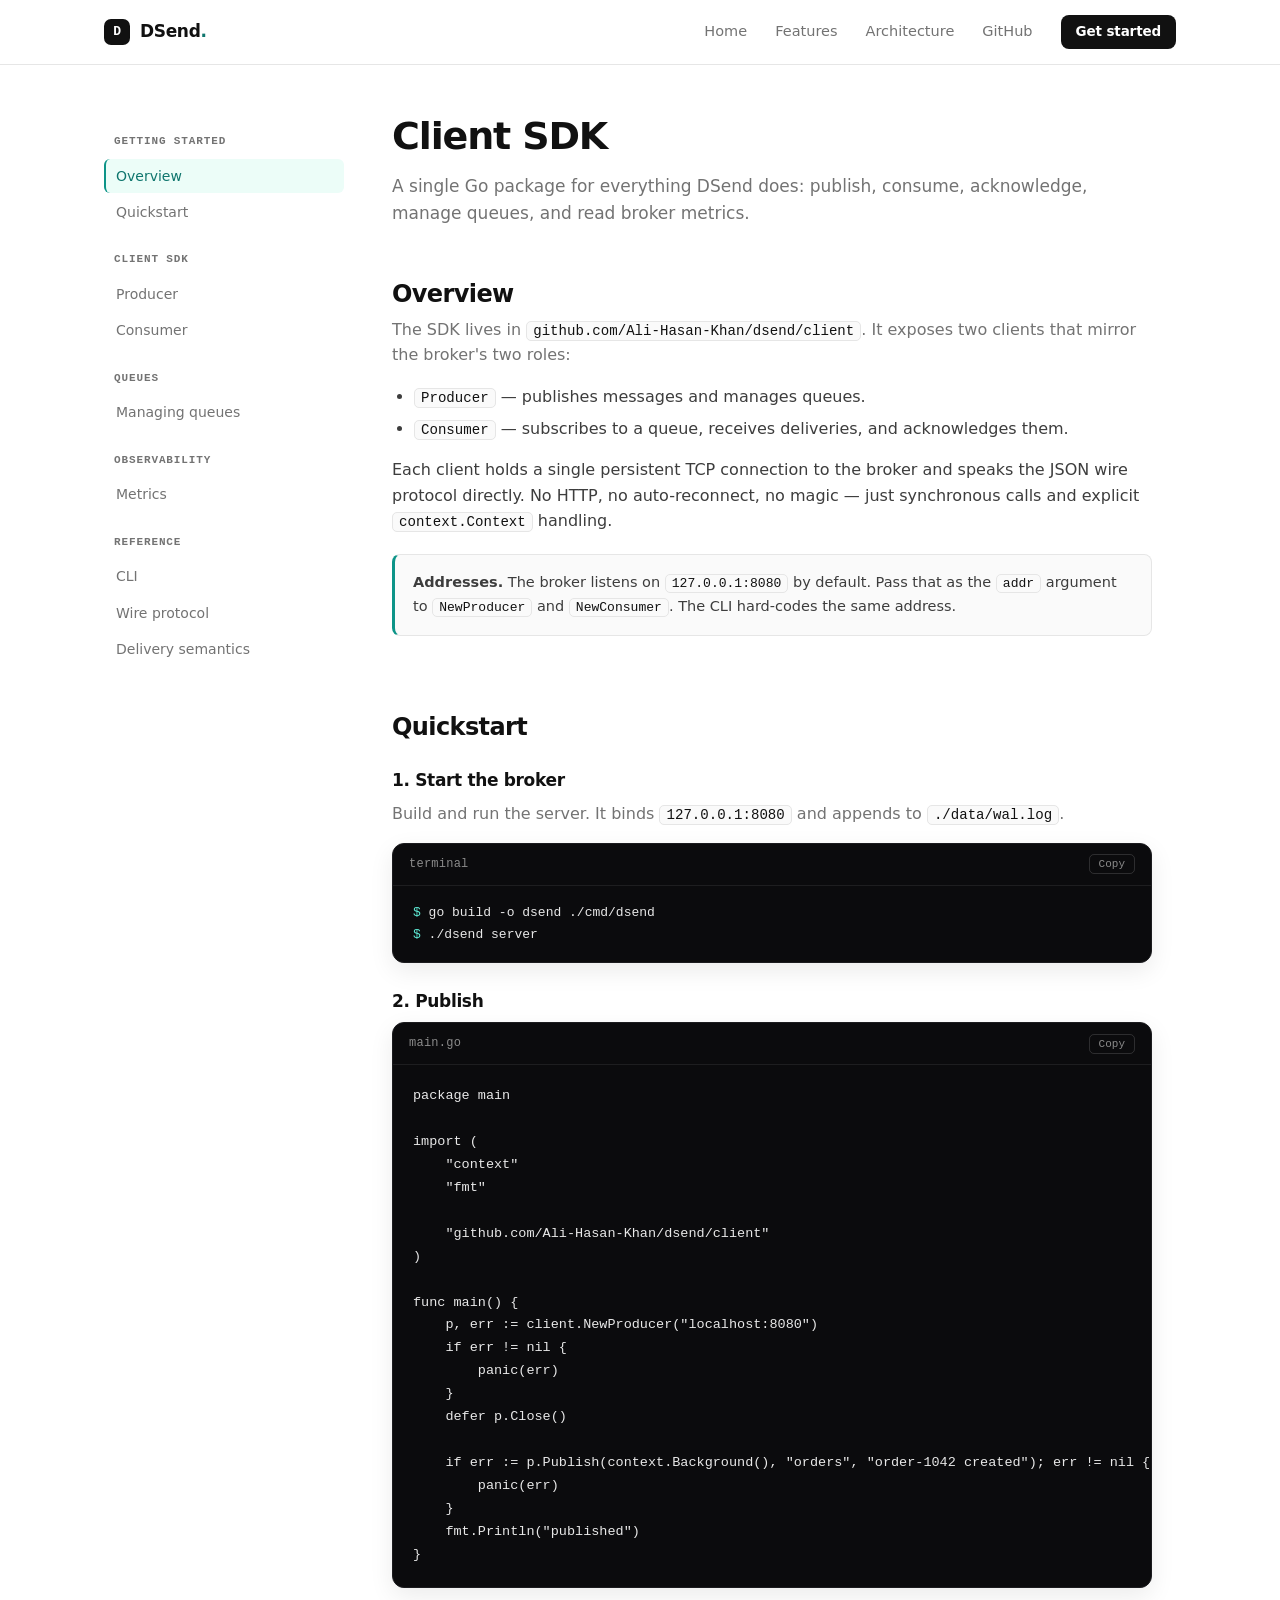
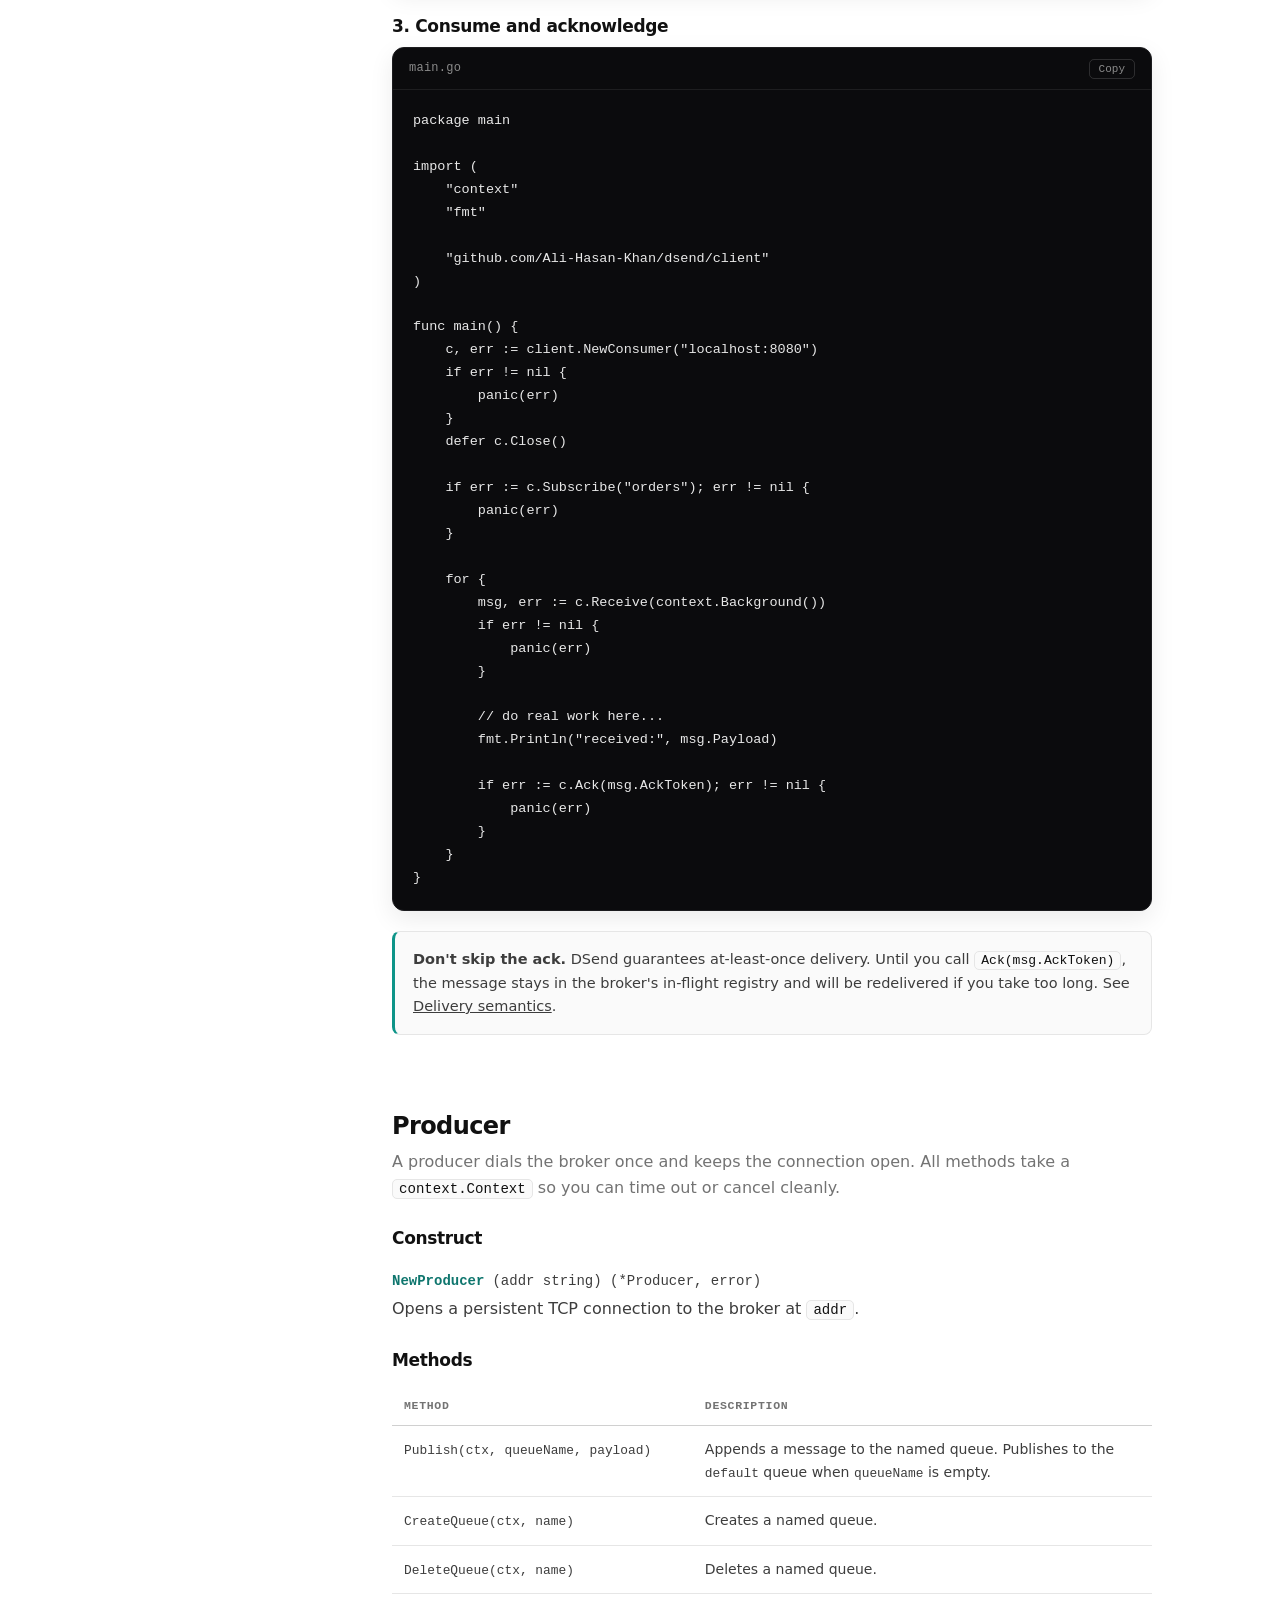
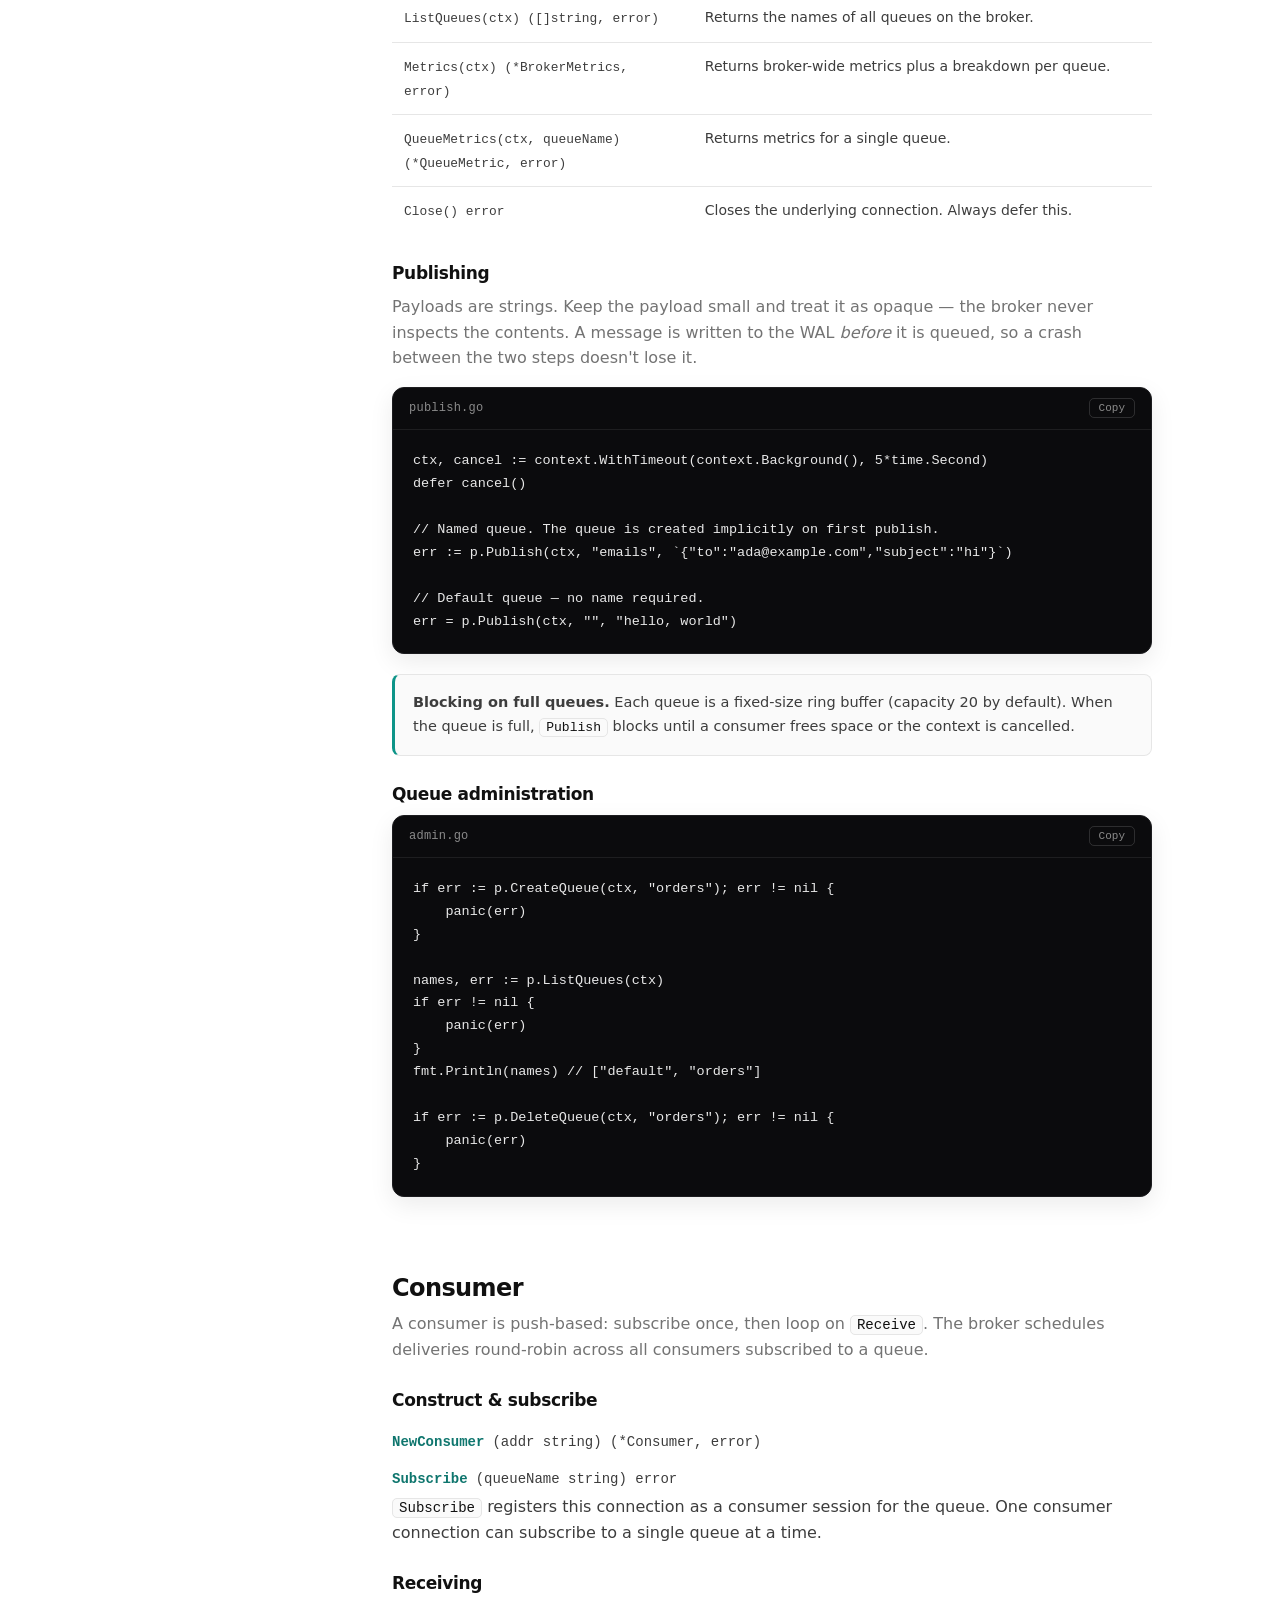
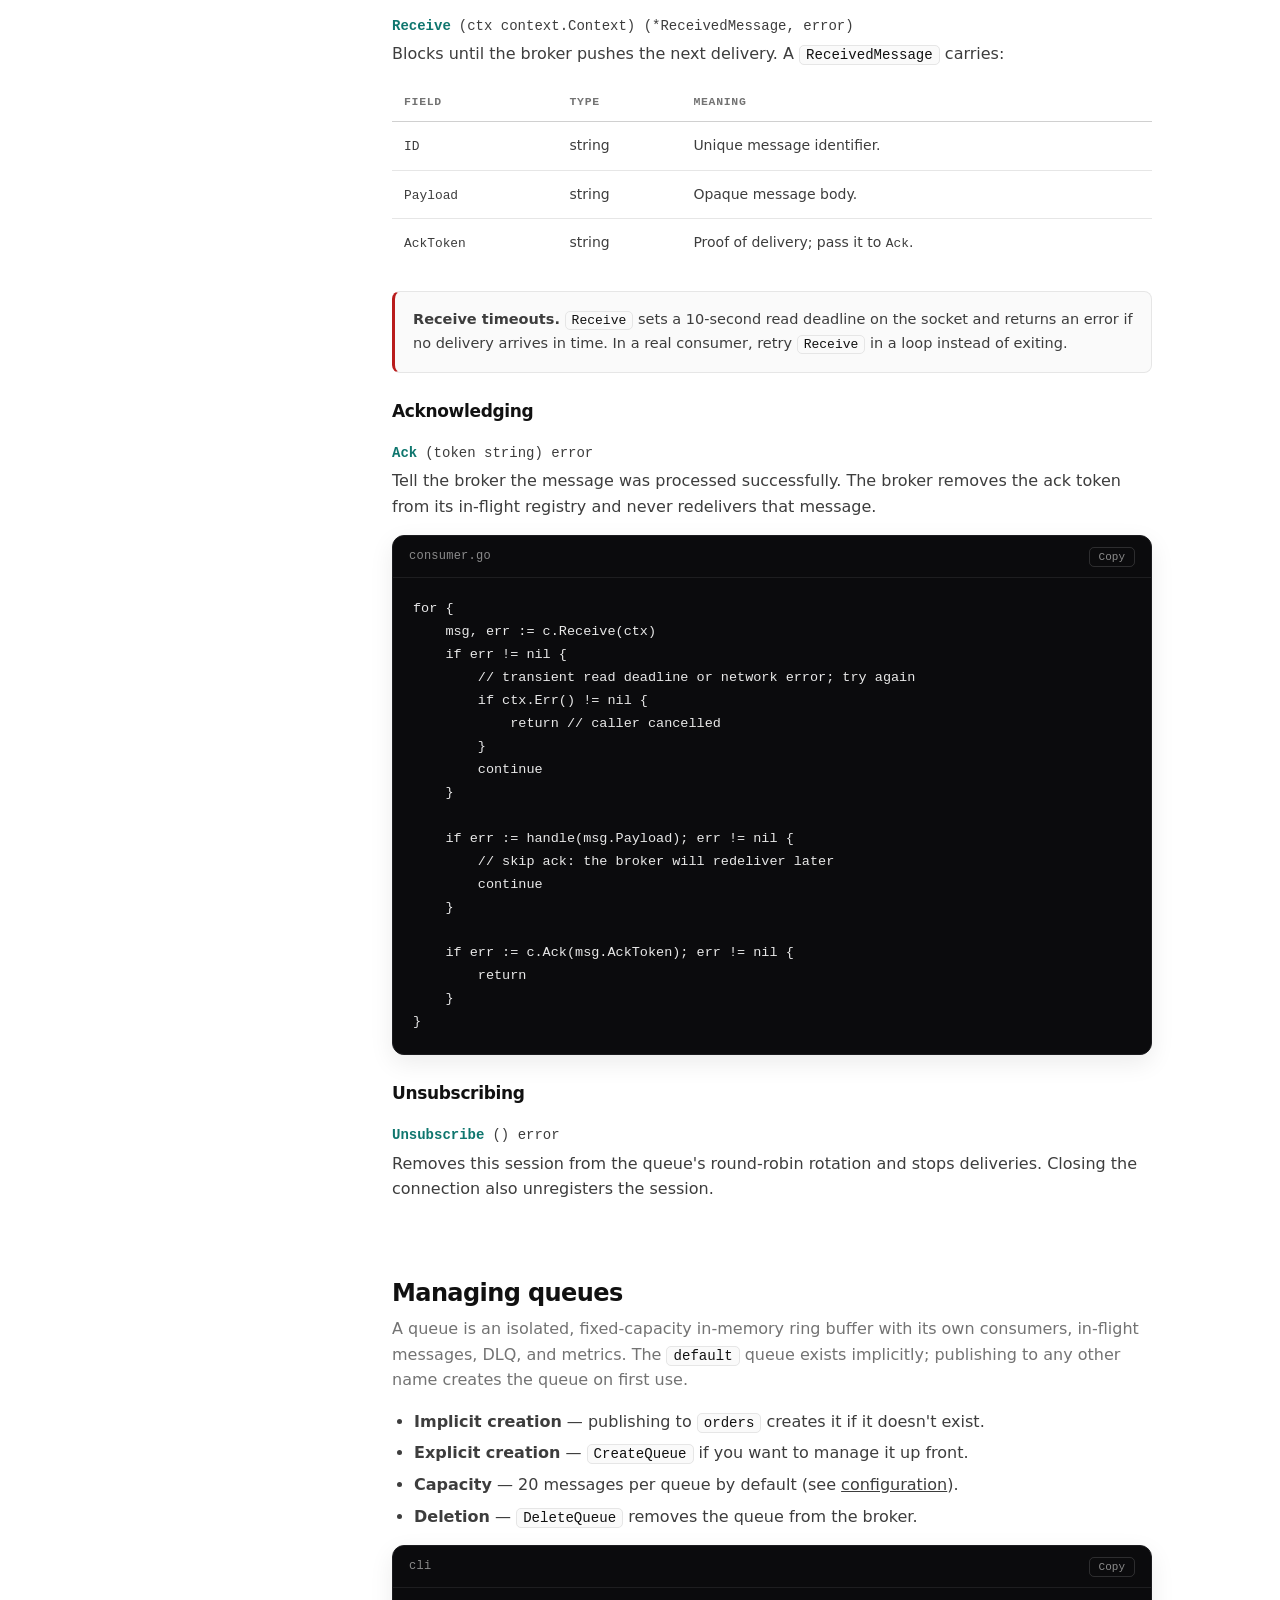
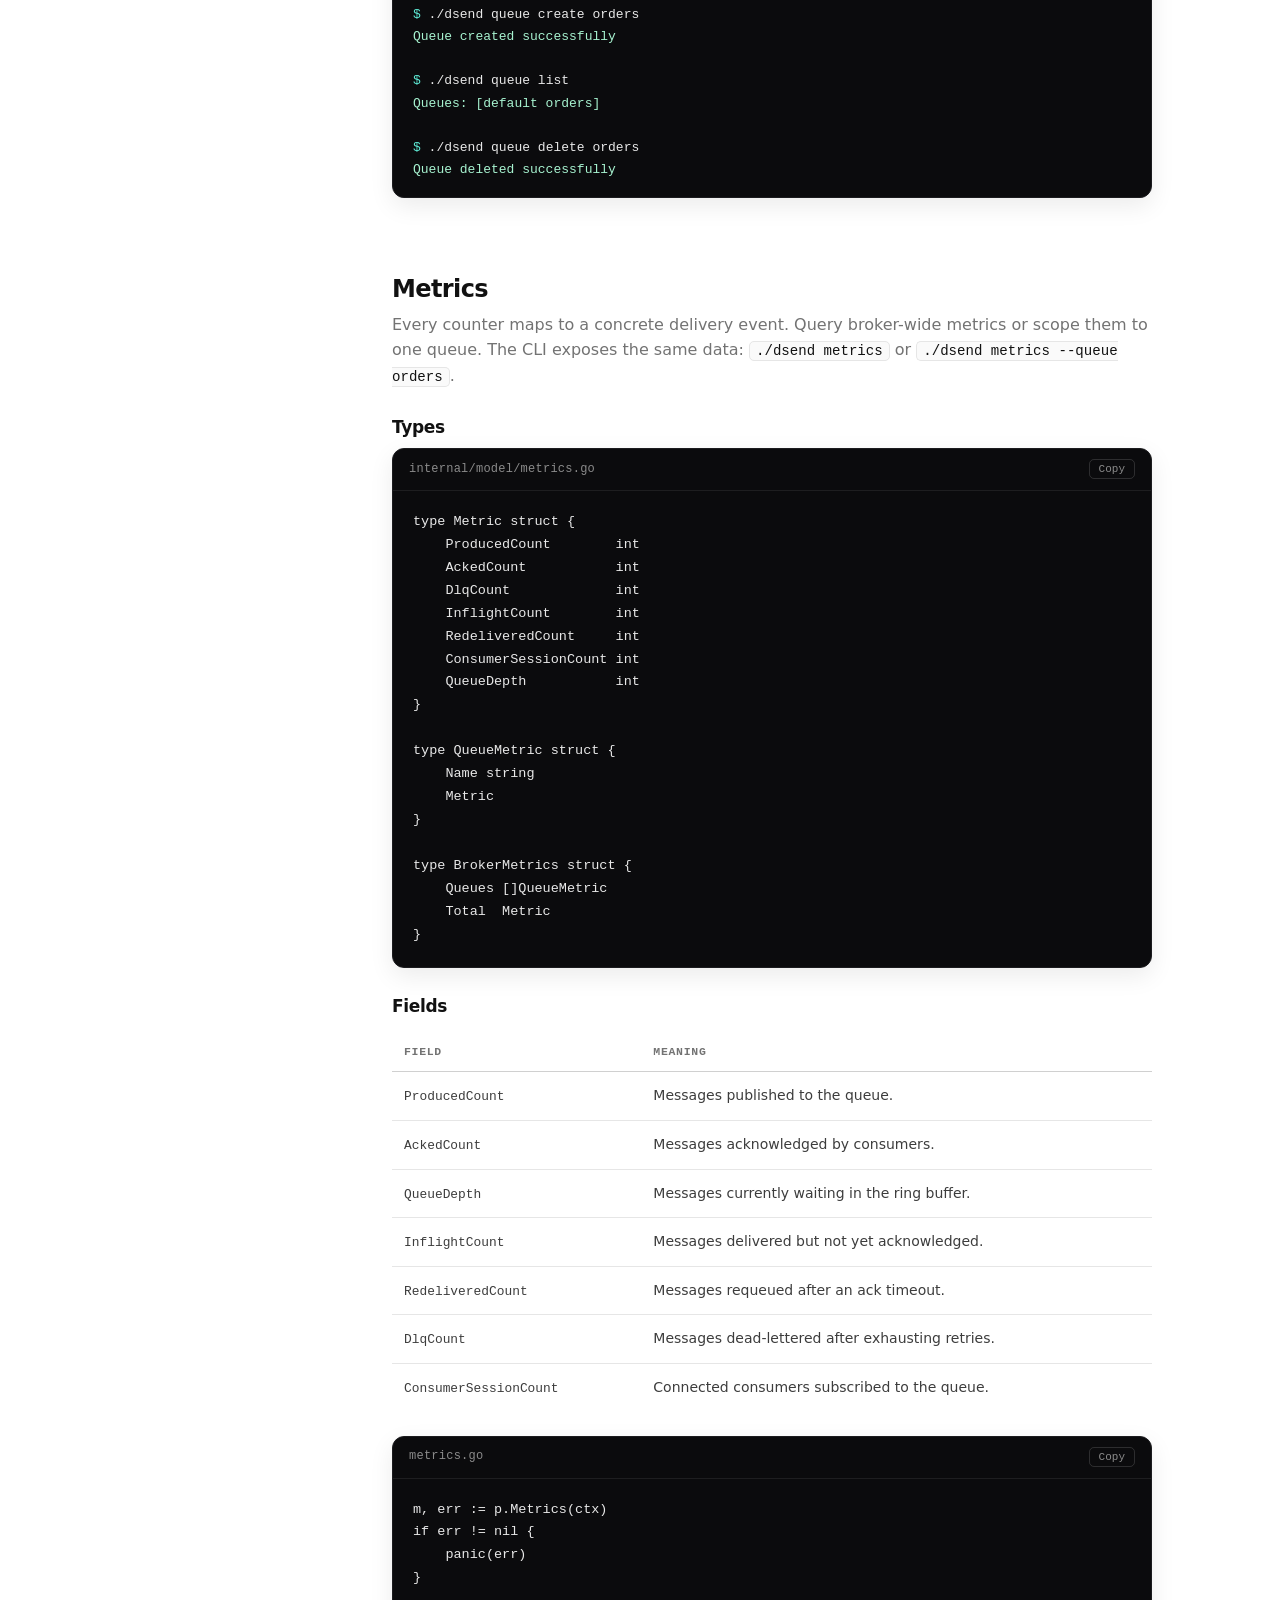
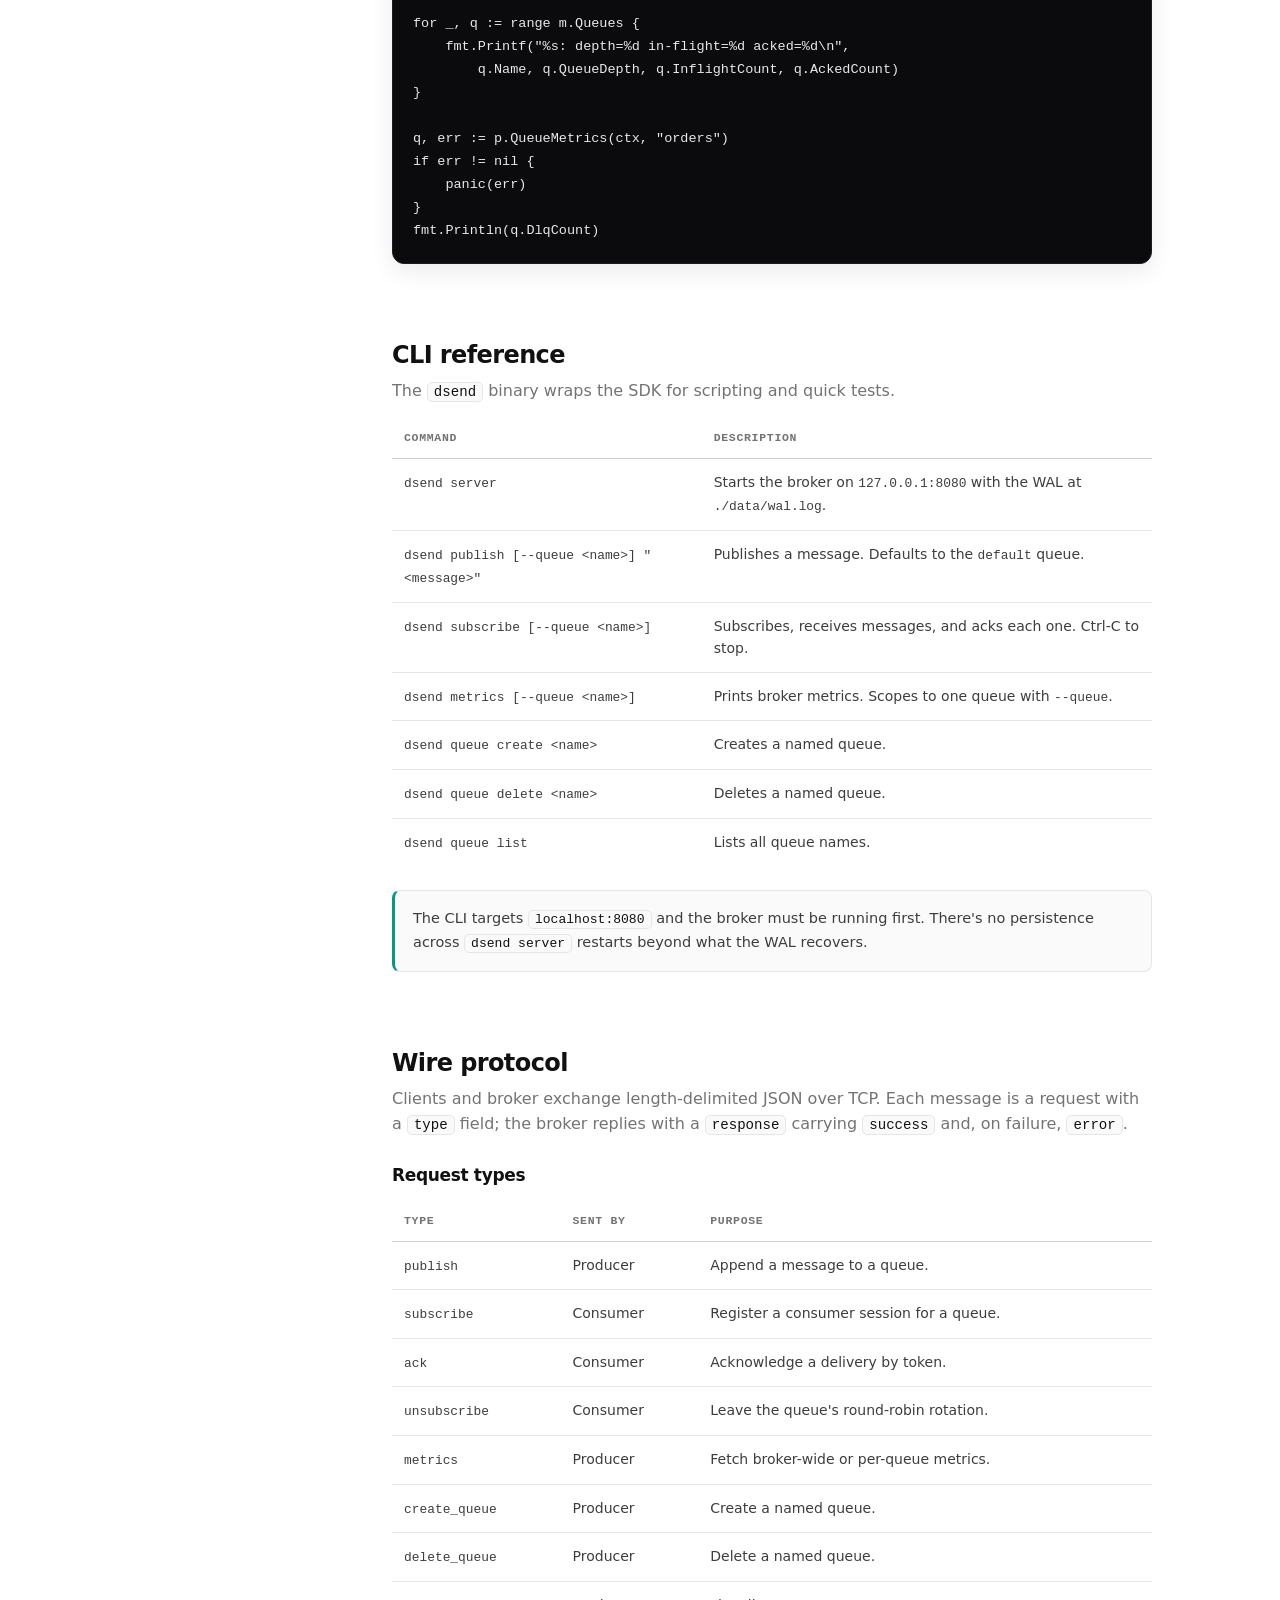
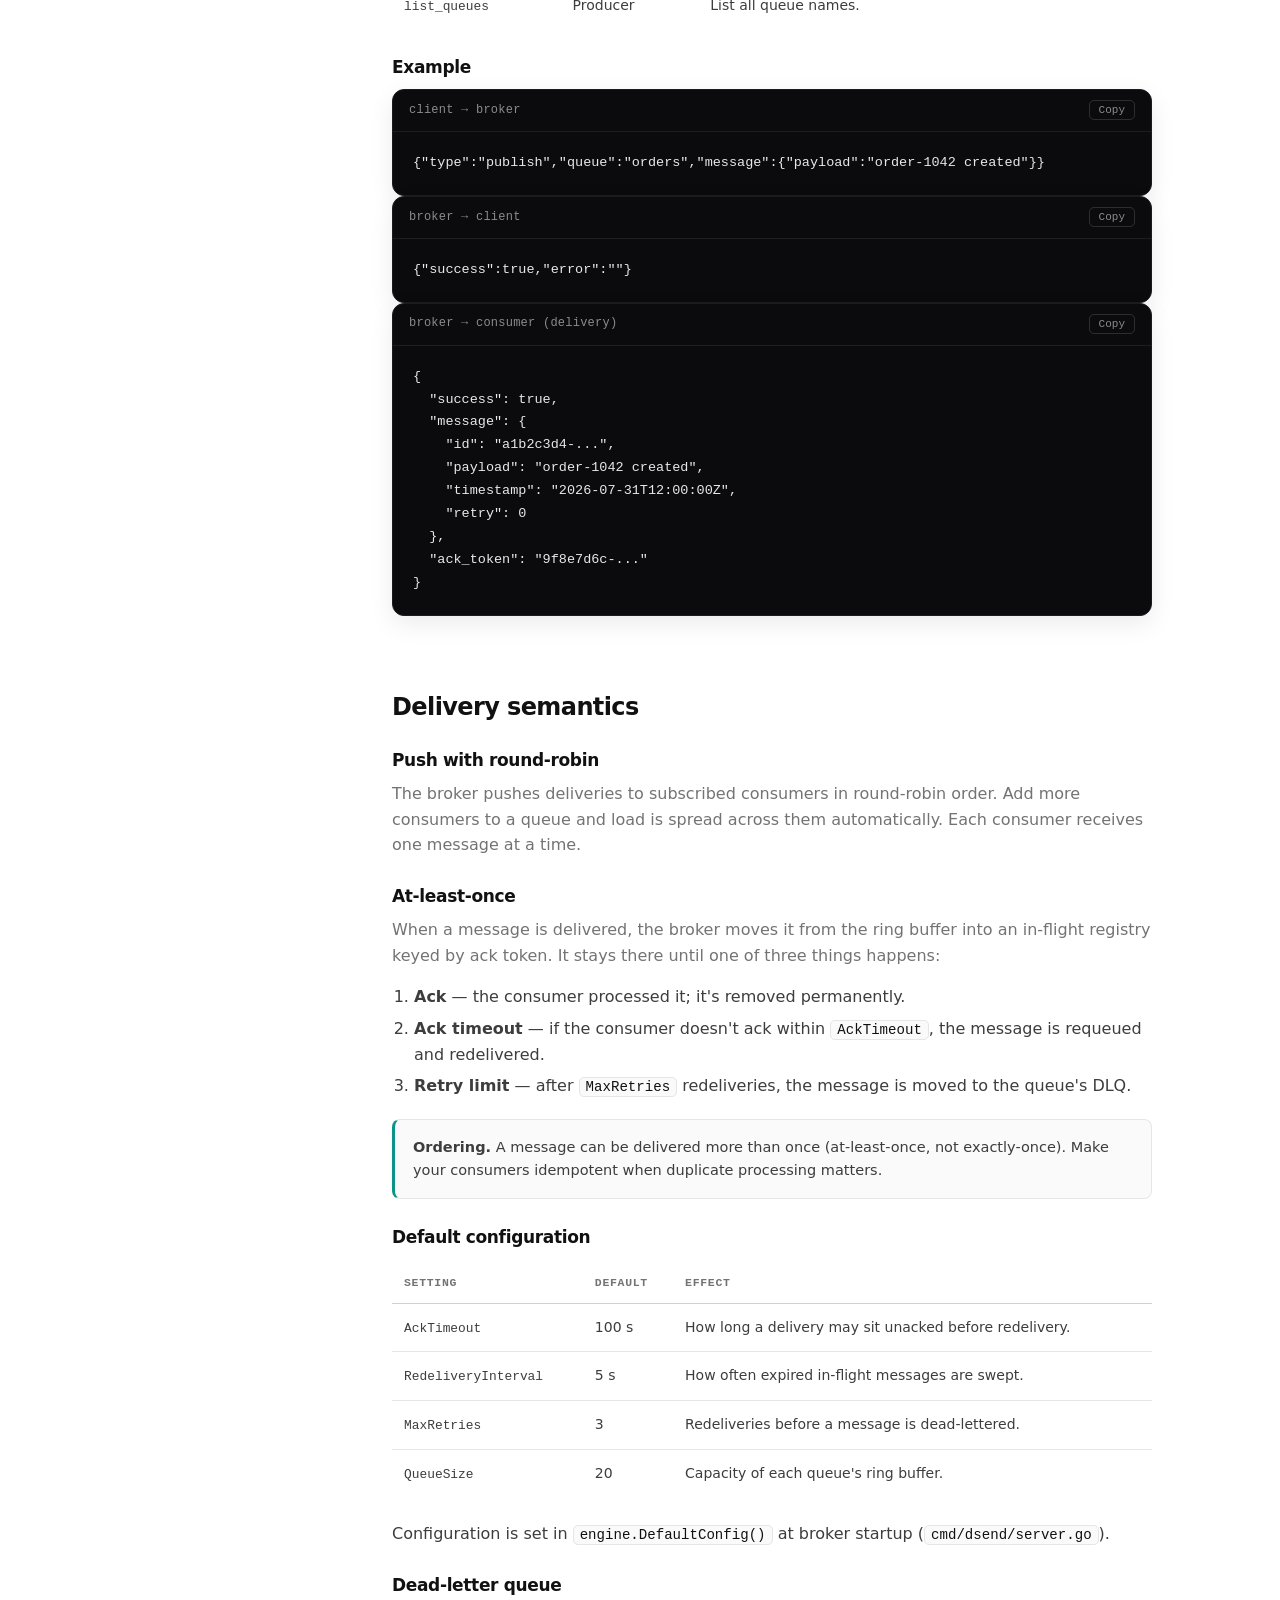
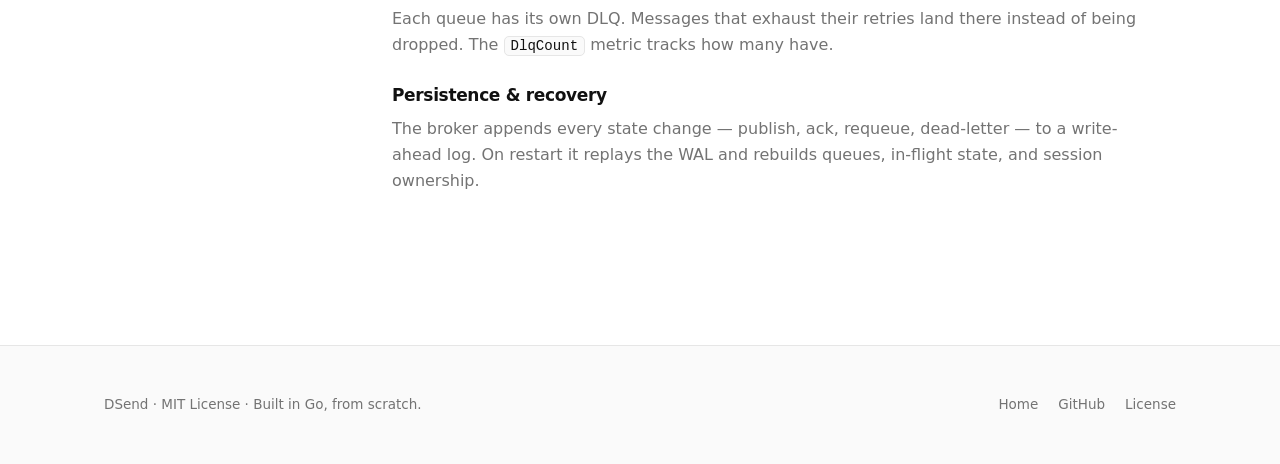
==== docs/sdk.html @ 23183c09 "add documentation UI" ====
<!doctype html>
<html lang="en">
<head>
  <meta charset="utf-8">
  <meta name="viewport" content="width=device-width, initial-scale=1">
  <title>Client SDK documentation — DSend</title>
  <meta name="description" content="DSend client SDK documentation: install, quickstart, Producer and Consumer API reference, queue management, metrics, CLI, and delivery semantics.">
  <link rel="icon" href="data:image/svg+xml,%3Csvg xmlns='http://www.w3.org/2000/svg' viewBox='0 0 32 32'%3E%3Crect width='32' height='32' rx='7' fill='%23111111'/%3E%3Ctext x='16' y='23' font-family='ui-monospace,monospace' font-size='18' font-weight='700' fill='%23ffffff' text-anchor='middle'%3ED%3C/text%3E%3C/svg%3E">
  <link rel="stylesheet" href="assets/style.css">
</head>
<body>

<header class="site-header">
  <div class="container nav">
    <a class="brand" href="index.html">
      <span class="brand-mark">D</span>
      <span>DSend<span class="brand-accent">.</span></span>
    </a>
    <nav class="nav-links" id="navLinks">
      <a href="index.html">Home</a>
      <a href="index.html#features">Features</a>
      <a href="index.html#architecture">Architecture</a>
      <a href="https://github.com/Ali-Hasan-Khan/dsend">GitHub</a>
      <a class="btn btn-primary btn-sm" href="#quickstart">Get started</a>
    </nav>
    <button class="nav-toggle" id="navToggle" aria-label="Toggle navigation">
      <svg width="18" height="18" viewBox="0 0 24 24" fill="none" stroke="currentColor" stroke-width="2" stroke-linecap="round">
        <line x1="4" y1="7" x2="20" y2="7"/><line x1="4" y1="12" x2="20" y2="12"/><line x1="4" y1="17" x2="20" y2="17"/>
      </svg>
    </button>
  </div>
</header>

<div class="container docs-layout">
  <aside class="docs-sidebar">
    <nav>
      <div class="docs-group-label">Getting started</div>
      <a href="#overview">Overview</a>
      <a href="#quickstart">Quickstart</a>

      <div class="docs-group-label">Client SDK</div>
      <a href="#producer">Producer</a>
      <a href="#consumer">Consumer</a>

      <div class="docs-group-label">Queues</div>
      <a href="#queues">Managing queues</a>

      <div class="docs-group-label">Observability</div>
      <a href="#observability">Metrics</a>

      <div class="docs-group-label">Reference</div>
      <a href="#cli">CLI</a>
      <a href="#protocol">Wire protocol</a>
      <a href="#semantics">Delivery semantics</a>
    </nav>
  </aside>

  <main class="docs-content">

    <h1 class="doc-title">Client SDK</h1>
    <p class="doc-subtitle">
      A single Go package for everything DSend does: publish, consume, acknowledge,
      manage queues, and read broker metrics.
    </p>

    <!-- ===================== Overview ===================== -->
    <section id="overview">
      <h2>Overview</h2>
      <p>
        The SDK lives in <code class="inline-code">github.com/Ali-Hasan-Khan/dsend/client</code>.
        It exposes two clients that mirror the broker's two roles:
      </p>
      <ul>
        <li><code class="inline-code">Producer</code> — publishes messages and manages queues.</li>
        <li><code class="inline-code">Consumer</code> — subscribes to a queue, receives deliveries, and acknowledges them.</li>
      </ul>
      <p>
        Each client holds a single persistent TCP connection to the broker and speaks the JSON
        wire protocol directly. No HTTP, no auto-reconnect, no magic — just synchronous calls and
        explicit <code class="inline-code">context.Context</code> handling.
      </p>
      <div class="callout">
        <div>
          <strong>Addresses.</strong> The broker listens on
          <code class="inline-code">127.0.0.1:8080</code> by default. Pass that as the
          <code class="inline-code">addr</code> argument to <code class="inline-code">NewProducer</code> and
          <code class="inline-code">NewConsumer</code>. The CLI hard-codes the same address.
        </div>
      </div>
    </section>

    <!-- ===================== Quickstart ===================== -->
    <section id="quickstart">
      <h2>Quickstart</h2>

      <h3>1. Start the broker</h3>
      <p>Build and run the server. It binds <code class="inline-code">127.0.0.1:8080</code> and appends to <code class="inline-code">./data/wal.log</code>.</p>
      <div class="code-block terminal">
        <div class="code-block-head">
          <span class="code-block-name">terminal</span>
          <button class="code-copy" data-copy>Copy</button>
        </div>
<pre><code><span class="prompt">$</span> go build -o dsend ./cmd/dsend
<span class="prompt">$</span> ./dsend server</code></pre>
      </div>

      <h3>2. Publish</h3>
      <div class="code-block">
        <div class="code-block-head">
          <span class="code-block-name">main.go</span>
          <button class="code-copy" data-copy>Copy</button>
        </div>
<pre><code>package main

import (
	"context"
	"fmt"

	"github.com/Ali-Hasan-Khan/dsend/client"
)

func main() {
	p, err := client.NewProducer("localhost:8080")
	if err != nil {
		panic(err)
	}
	defer p.Close()

	if err := p.Publish(context.Background(), "orders", "order-1042 created"); err != nil {
		panic(err)
	}
	fmt.Println("published")
}</code></pre>
      </div>

      <h3>3. Consume and acknowledge</h3>
      <div class="code-block">
        <div class="code-block-head">
          <span class="code-block-name">main.go</span>
          <button class="code-copy" data-copy>Copy</button>
        </div>
<pre><code>package main

import (
	"context"
	"fmt"

	"github.com/Ali-Hasan-Khan/dsend/client"
)

func main() {
	c, err := client.NewConsumer("localhost:8080")
	if err != nil {
		panic(err)
	}
	defer c.Close()

	if err := c.Subscribe("orders"); err != nil {
		panic(err)
	}

	for {
		msg, err := c.Receive(context.Background())
		if err != nil {
			panic(err)
		}

		// do real work here...
		fmt.Println("received:", msg.Payload)

		if err := c.Ack(msg.AckToken); err != nil {
			panic(err)
		}
	}
}</code></pre>
      </div>

      <div class="callout">
        <div>
          <strong>Don't skip the ack.</strong> DSend guarantees at-least-once delivery. Until you call
          <code class="inline-code">Ack(msg.AckToken)</code>, the message stays in the broker's in-flight
          registry and will be redelivered if you take too long. See
          <a href="#semantics" style="text-decoration:underline">Delivery semantics</a>.
        </div>
      </div>
    </section>

    <!-- ===================== Producer ===================== -->
    <section id="producer">
      <h2>Producer</h2>
      <p>
        A producer dials the broker once and keeps the connection open. All methods take a
        <code class="inline-code">context.Context</code> so you can time out or cancel cleanly.
      </p>

      <h3>Construct</h3>
      <div class="method-sig"><span class="sig-name">NewProducer</span><span>(addr string) (*Producer, error)</span></div>
      <p>Opens a persistent TCP connection to the broker at <code class="inline-code">addr</code>.</p>

      <h3>Methods</h3>
      <table>
        <thead>
          <tr><th>Method</th><th>Description</th></tr>
        </thead>
        <tbody>
          <tr>
            <td><code>Publish(ctx, queueName, payload)</code></td>
            <td>Appends a message to the named queue. Publishes to the <code>default</code> queue when <code>queueName</code> is empty.</td>
          </tr>
          <tr>
            <td><code>CreateQueue(ctx, name)</code></td>
            <td>Creates a named queue.</td>
          </tr>
          <tr>
            <td><code>DeleteQueue(ctx, name)</code></td>
            <td>Deletes a named queue.</td>
          </tr>
          <tr>
            <td><code>ListQueues(ctx) ([]string, error)</code></td>
            <td>Returns the names of all queues on the broker.</td>
          </tr>
          <tr>
            <td><code>Metrics(ctx) (*BrokerMetrics, error)</code></td>
            <td>Returns broker-wide metrics plus a breakdown per queue.</td>
          </tr>
          <tr>
            <td><code>QueueMetrics(ctx, queueName) (*QueueMetric, error)</code></td>
            <td>Returns metrics for a single queue.</td>
          </tr>
          <tr>
            <td><code>Close() error</code></td>
            <td>Closes the underlying connection. Always defer this.</td>
          </tr>
        </tbody>
      </table>

      <h3>Publishing</h3>
      <p>
        Payloads are strings. Keep the payload small and treat it as opaque — the broker never inspects
        the contents. A message is written to the WAL <em>before</em> it is queued, so a crash between
        the two steps doesn't lose it.
      </p>
      <div class="code-block">
        <div class="code-block-head">
          <span class="code-block-name">publish.go</span>
          <button class="code-copy" data-copy>Copy</button>
        </div>
<pre><code>ctx, cancel := context.WithTimeout(context.Background(), 5*time.Second)
defer cancel()

// Named queue. The queue is created implicitly on first publish.
err := p.Publish(ctx, "emails", `{"to":"ada@example.com","subject":"hi"}`)

// Default queue — no name required.
err = p.Publish(ctx, "", "hello, world")</code></pre>
      </div>
      <div class="callout">
        <div>
          <strong>Blocking on full queues.</strong> Each queue is a fixed-size ring buffer (capacity 20 by
          default). When the queue is full, <code class="inline-code">Publish</code> blocks until a consumer
          frees space or the context is cancelled.
        </div>
      </div>

      <h3>Queue administration</h3>
      <div class="code-block">
        <div class="code-block-head">
          <span class="code-block-name">admin.go</span>
          <button class="code-copy" data-copy>Copy</button>
        </div>
<pre><code>if err := p.CreateQueue(ctx, "orders"); err != nil {
	panic(err)
}

names, err := p.ListQueues(ctx)
if err != nil {
	panic(err)
}
fmt.Println(names) // ["default", "orders"]

if err := p.DeleteQueue(ctx, "orders"); err != nil {
	panic(err)
}</code></pre>
      </div>
    </section>

    <!-- ===================== Consumer ===================== -->
    <section id="consumer">
      <h2>Consumer</h2>
      <p>
        A consumer is push-based: subscribe once, then loop on <code class="inline-code">Receive</code>.
        The broker schedules deliveries round-robin across all consumers subscribed to a queue.
      </p>

      <h3>Construct &amp; subscribe</h3>
      <div class="method-sig"><span class="sig-name">NewConsumer</span><span>(addr string) (*Consumer, error)</span></div>
      <div class="method-sig"><span class="sig-name">Subscribe</span><span>(queueName string) error</span></div>
      <p>
        <code class="inline-code">Subscribe</code> registers this connection as a consumer session for the
        queue. One consumer connection can subscribe to a single queue at a time.
      </p>

      <h3>Receiving</h3>
      <div class="method-sig"><span class="sig-name">Receive</span><span>(ctx context.Context) (*ReceivedMessage, error)</span></div>
      <p>Blocks until the broker pushes the next delivery. A <code class="inline-code">ReceivedMessage</code> carries:</p>
      <table>
        <thead>
          <tr><th>Field</th><th>Type</th><th>Meaning</th></tr>
        </thead>
        <tbody>
          <tr><td><code>ID</code></td><td>string</td><td>Unique message identifier.</td></tr>
          <tr><td><code>Payload</code></td><td>string</td><td>Opaque message body.</td></tr>
          <tr><td><code>AckToken</code></td><td>string</td><td>Proof of delivery; pass it to <code>Ack</code>.</td></tr>
        </tbody>
      </table>
      <div class="callout warn">
        <div>
          <strong>Receive timeouts.</strong> <code class="inline-code">Receive</code> sets a 10-second read
          deadline on the socket and returns an error if no delivery arrives in time. In a real consumer,
          retry <code class="inline-code">Receive</code> in a loop instead of exiting.
        </div>
      </div>

      <h3>Acknowledging</h3>
      <div class="method-sig"><span class="sig-name">Ack</span><span>(token string) error</span></div>
      <p>
        Tell the broker the message was processed successfully. The broker removes the ack token from its
        in-flight registry and never redelivers that message.
      </p>
      <div class="code-block">
        <div class="code-block-head">
          <span class="code-block-name">consumer.go</span>
          <button class="code-copy" data-copy>Copy</button>
        </div>
<pre><code>for {
	msg, err := c.Receive(ctx)
	if err != nil {
		// transient read deadline or network error; try again
		if ctx.Err() != nil {
			return // caller cancelled
		}
		continue
	}

	if err := handle(msg.Payload); err != nil {
		// skip ack: the broker will redeliver later
		continue
	}

	if err := c.Ack(msg.AckToken); err != nil {
		return
	}
}</code></pre>
      </div>

      <h3>Unsubscribing</h3>
      <div class="method-sig"><span class="sig-name">Unsubscribe</span><span>() error</span></div>
      <p>
        Removes this session from the queue's round-robin rotation and stops deliveries. Closing the
        connection also unregisters the session.
      </p>
    </section>

    <!-- ===================== Queues ===================== -->
    <section id="queues">
      <h2>Managing queues</h2>
      <p>
        A queue is an isolated, fixed-capacity in-memory ring buffer with its own consumers, in-flight
        messages, DLQ, and metrics. The <code class="inline-code">default</code> queue exists implicitly;
        publishing to any other name creates the queue on first use.
      </p>
      <ul>
        <li><strong>Implicit creation</strong> — publishing to <code class="inline-code">orders</code> creates it if it doesn't exist.</li>
        <li><strong>Explicit creation</strong> — <code class="inline-code">CreateQueue</code> if you want to manage it up front.</li>
        <li><strong>Capacity</strong> — 20 messages per queue by default (see <a href="#semantics" style="text-decoration:underline">configuration</a>).</li>
        <li><strong>Deletion</strong> — <code class="inline-code">DeleteQueue</code> removes the queue from the broker.</li>
      </ul>
      <div class="code-block terminal">
        <div class="code-block-head">
          <span class="code-block-name">cli</span>
          <button class="code-copy" data-copy>Copy</button>
        </div>
<pre><code><span class="prompt">$</span> ./dsend queue create orders
<span class="tok-str">Queue created successfully</span>

<span class="prompt">$</span> ./dsend queue list
<span class="tok-str">Queues: [default orders]</span>

<span class="prompt">$</span> ./dsend queue delete orders
<span class="tok-str">Queue deleted successfully</span></code></pre>
      </div>
    </section>

    <!-- ===================== Observability ===================== -->
    <section id="observability">
      <h2>Metrics</h2>
      <p>
        Every counter maps to a concrete delivery event. Query broker-wide metrics or scope them to one
        queue. The CLI exposes the same data:
        <code class="inline-code">./dsend metrics</code> or
        <code class="inline-code">./dsend metrics --queue orders</code>.
      </p>

      <h3>Types</h3>
      <div class="code-block">
        <div class="code-block-head">
          <span class="code-block-name">internal/model/metrics.go</span>
          <button class="code-copy" data-copy>Copy</button>
        </div>
<pre><code>type Metric struct {
	ProducedCount        int
	AckedCount           int
	DlqCount             int
	InflightCount        int
	RedeliveredCount     int
	ConsumerSessionCount int
	QueueDepth           int
}

type QueueMetric struct {
	Name string
	Metric
}

type BrokerMetrics struct {
	Queues []QueueMetric
	Total  Metric
}</code></pre>
      </div>

      <h3>Fields</h3>
      <table>
        <thead>
          <tr><th>Field</th><th>Meaning</th></tr>
        </thead>
        <tbody>
          <tr><td><code>ProducedCount</code></td><td>Messages published to the queue.</td></tr>
          <tr><td><code>AckedCount</code></td><td>Messages acknowledged by consumers.</td></tr>
          <tr><td><code>QueueDepth</code></td><td>Messages currently waiting in the ring buffer.</td></tr>
          <tr><td><code>InflightCount</code></td><td>Messages delivered but not yet acknowledged.</td></tr>
          <tr><td><code>RedeliveredCount</code></td><td>Messages requeued after an ack timeout.</td></tr>
          <tr><td><code>DlqCount</code></td><td>Messages dead-lettered after exhausting retries.</td></tr>
          <tr><td><code>ConsumerSessionCount</code></td><td>Connected consumers subscribed to the queue.</td></tr>
        </tbody>
      </table>

      <div class="code-block">
        <div class="code-block-head">
          <span class="code-block-name">metrics.go</span>
          <button class="code-copy" data-copy>Copy</button>
        </div>
<pre><code>m, err := p.Metrics(ctx)
if err != nil {
	panic(err)
}

for _, q := range m.Queues {
	fmt.Printf("%s: depth=%d in-flight=%d acked=%d\n",
		q.Name, q.QueueDepth, q.InflightCount, q.AckedCount)
}

q, err := p.QueueMetrics(ctx, "orders")
if err != nil {
	panic(err)
}
fmt.Println(q.DlqCount)</code></pre>
      </div>
    </section>

    <!-- ===================== CLI ===================== -->
    <section id="cli">
      <h2>CLI reference</h2>
      <p>The <code class="inline-code">dsend</code> binary wraps the SDK for scripting and quick tests.</p>
      <table>
        <thead>
          <tr><th>Command</th><th>Description</th></tr>
        </thead>
        <tbody>
          <tr>
            <td><code>dsend server</code></td>
            <td>Starts the broker on <code>127.0.0.1:8080</code> with the WAL at <code>./data/wal.log</code>.</td>
          </tr>
          <tr>
            <td><code>dsend publish [--queue &lt;name&gt;] "&lt;message&gt;"</code></td>
            <td>Publishes a message. Defaults to the <code>default</code> queue.</td>
          </tr>
          <tr>
            <td><code>dsend subscribe [--queue &lt;name&gt;]</code></td>
            <td>Subscribes, receives messages, and acks each one. Ctrl-C to stop.</td>
          </tr>
          <tr>
            <td><code>dsend metrics [--queue &lt;name&gt;]</code></td>
            <td>Prints broker metrics. Scopes to one queue with <code>--queue</code>.</td>
          </tr>
          <tr>
            <td><code>dsend queue create &lt;name&gt;</code></td>
            <td>Creates a named queue.</td>
          </tr>
          <tr>
            <td><code>dsend queue delete &lt;name&gt;</code></td>
            <td>Deletes a named queue.</td>
          </tr>
          <tr>
            <td><code>dsend queue list</code></td>
            <td>Lists all queue names.</td>
          </tr>
        </tbody>
      </table>
      <div class="callout">
        <div>
          The CLI targets <code class="inline-code">localhost:8080</code> and the broker must be running
          first. There's no persistence across <code class="inline-code">dsend server</code> restarts beyond
          what the WAL recovers.
        </div>
      </div>
    </section>

    <!-- ===================== Wire protocol ===================== -->
    <section id="protocol">
      <h2>Wire protocol</h2>
      <p>
        Clients and broker exchange length-delimited JSON over TCP. Each message is a request with a
        <code class="inline-code">type</code> field; the broker replies with a
        <code class="inline-code">response</code> carrying <code class="inline-code">success</code> and, on
        failure, <code class="inline-code">error</code>.
      </p>

      <h3>Request types</h3>
      <table>
        <thead>
          <tr><th>Type</th><th>Sent by</th><th>Purpose</th></tr>
        </thead>
        <tbody>
          <tr><td><code>publish</code></td><td>Producer</td><td>Append a message to a queue.</td></tr>
          <tr><td><code>subscribe</code></td><td>Consumer</td><td>Register a consumer session for a queue.</td></tr>
          <tr><td><code>ack</code></td><td>Consumer</td><td>Acknowledge a delivery by token.</td></tr>
          <tr><td><code>unsubscribe</code></td><td>Consumer</td><td>Leave the queue's round-robin rotation.</td></tr>
          <tr><td><code>metrics</code></td><td>Producer</td><td>Fetch broker-wide or per-queue metrics.</td></tr>
          <tr><td><code>create_queue</code></td><td>Producer</td><td>Create a named queue.</td></tr>
          <tr><td><code>delete_queue</code></td><td>Producer</td><td>Delete a named queue.</td></tr>
          <tr><td><code>list_queues</code></td><td>Producer</td><td>List all queue names.</td></tr>
        </tbody>
      </table>

      <h3>Example</h3>
      <div class="code-block">
        <div class="code-block-head">
          <span class="code-block-name">client → broker</span>
          <button class="code-copy" data-copy>Copy</button>
        </div>
<pre><code>{"type":"publish","queue":"orders","message":{"payload":"order-1042 created"}}</code></pre>
      </div>
      <div class="code-block">
        <div class="code-block-head">
          <span class="code-block-name">broker → client</span>
          <button class="code-copy" data-copy>Copy</button>
        </div>
<pre><code>{"success":true,"error":""}</code></pre>
      </div>
      <div class="code-block">
        <div class="code-block-head">
          <span class="code-block-name">broker → consumer (delivery)</span>
          <button class="code-copy" data-copy>Copy</button>
        </div>
<pre><code>{
  "success": true,
  "message": {
    "id": "a1b2c3d4-...",
    "payload": "order-1042 created",
    "timestamp": "2026-07-31T12:00:00Z",
    "retry": 0
  },
  "ack_token": "9f8e7d6c-..."
}</code></pre>
      </div>
    </section>

    <!-- ===================== Semantics ===================== -->
    <section id="semantics">
      <h2>Delivery semantics</h2>

      <h3>Push with round-robin</h3>
      <p>
        The broker pushes deliveries to subscribed consumers in round-robin order. Add more consumers to
        a queue and load is spread across them automatically. Each consumer receives one message at a time.
      </p>

      <h3>At-least-once</h3>
      <p>
        When a message is delivered, the broker moves it from the ring buffer into an in-flight registry
        keyed by ack token. It stays there until one of three things happens:
      </p>
      <ol>
        <li><strong>Ack</strong> — the consumer processed it; it's removed permanently.</li>
        <li><strong>Ack timeout</strong> — if the consumer doesn't ack within <code class="inline-code">AckTimeout</code>, the message is requeued and redelivered.</li>
        <li><strong>Retry limit</strong> — after <code class="inline-code">MaxRetries</code> redeliveries, the message is moved to the queue's DLQ.</li>
      </ol>

      <div class="callout">
        <div>
          <strong>Ordering.</strong> A message can be delivered more than once (at-least-once, not
          exactly-once). Make your consumers idempotent when duplicate processing matters.
        </div>
      </div>

      <h3>Default configuration</h3>
      <table>
        <thead>
          <tr><th>Setting</th><th>Default</th><th>Effect</th></tr>
        </thead>
        <tbody>
          <tr><td><code>AckTimeout</code></td><td>100 s</td><td>How long a delivery may sit unacked before redelivery.</td></tr>
          <tr><td><code>RedeliveryInterval</code></td><td>5 s</td><td>How often expired in-flight messages are swept.</td></tr>
          <tr><td><code>MaxRetries</code></td><td>3</td><td>Redeliveries before a message is dead-lettered.</td></tr>
          <tr><td><code>QueueSize</code></td><td>20</td><td>Capacity of each queue's ring buffer.</td></tr>
        </tbody>
      </table>
      <p>
        Configuration is set in <code class="inline-code">engine.DefaultConfig()</code> at broker startup
        (<code class="inline-code">cmd/dsend/server.go</code>).
      </p>

      <h3>Dead-letter queue</h3>
      <p>
        Each queue has its own DLQ. Messages that exhaust their retries land there instead of being
        dropped. The <code class="inline-code">DlqCount</code> metric tracks how many have.
      </p>

      <h3>Persistence &amp; recovery</h3>
      <p>
        The broker appends every state change — publish, ack, requeue, dead-letter — to a
        write-ahead log. On restart it replays the WAL and rebuilds queues, in-flight state, and session
        ownership.
      </p>
    </section>

  </main>
</div>

<footer class="site-footer">
  <div class="container footer-grid">
    <p>DSend &middot; MIT License &middot; Built in Go, from scratch.</p>
    <div class="footer-links">
      <a href="index.html">Home</a>
      <a href="https://github.com/Ali-Hasan-Khan/dsend">GitHub</a>
      <a href="https://github.com/Ali-Hasan-Khan/dsend/blob/main/LICENSE">License</a>
    </div>
  </div>
</footer>

<script src="assets/main.js"></script>
</body>
</html>
---- docs/assets/style.css ----
/* DSend — product site styles */

:root {
  --bg: #ffffff;
  --bg-subtle: #fafafa;
  --surface: #ffffff;
  --ink: #111111;
  --ink-2: #3d3d3d;
  --ink-3: #737373;
  --line: #e6e6e6;
  --line-strong: #d0d0d0;
  --accent: #0d9488;
  --accent-ink: #0f766e;
  --accent-soft: #ecfdf8;
  --code-bg: #0b0b0d;
  --code-text: #e8e8e8;
  --code-dim: #8b8b8b;
  --code-accent: #5eead4;
  --danger: #b91c1c;
  --radius: 12px;
  --radius-sm: 8px;
  --shadow-sm: 0 1px 2px rgba(16, 16, 16, 0.04);
  --shadow-md: 0 8px 24px rgba(16, 16, 16, 0.08);
  --font-sans: system-ui, -apple-system, "Segoe UI", Roboto, Helvetica, Arial, sans-serif;
  --font-mono: ui-monospace, SFMono-Regular, "SF Mono", Menlo, Consolas, "Liberation Mono", monospace;
}

*,
*::before,
*::after {
  box-sizing: border-box;
}

html {
  scroll-behavior: smooth;
}

body {
  margin: 0;
  font-family: var(--font-sans);
  font-size: 16px;
  line-height: 1.6;
  color: var(--ink-2);
  background: var(--bg);
  -webkit-font-smoothing: antialiased;
  text-rendering: optimizeLegibility;
}

a {
  color: inherit;
  text-decoration: none;
}

p {
  margin: 0 0 1rem;
}

h1, h2, h3, h4 {
  color: var(--ink);
  line-height: 1.25;
  letter-spacing: -0.02em;
  margin: 0;
}

code, pre, kbd {
  font-family: var(--font-mono);
}

::selection {
  background: rgba(13, 148, 136, 0.18);
}

.container {
  width: 100%;
  max-width: 1120px;
  margin: 0 auto;
  padding: 0 24px;
}

/* ---------- Header / nav ---------- */

.site-header {
  position: sticky;
  top: 0;
  z-index: 50;
  background: rgba(255, 255, 255, 0.86);
  backdrop-filter: blur(10px);
  border-bottom: 1px solid var(--line);
}

.nav {
  height: 64px;
  display: flex;
  align-items: center;
  justify-content: space-between;
  gap: 24px;
}

.brand {
  display: flex;
  align-items: center;
  gap: 10px;
  font-weight: 650;
  font-size: 17px;
  letter-spacing: -0.02em;
  color: var(--ink);
}

.brand-mark {
  display: grid;
  place-items: center;
  width: 26px;
  height: 26px;
  border-radius: 7px;
  background: var(--ink);
  color: #fff;
  font-family: var(--font-mono);
  font-size: 13px;
  font-weight: 700;
}

.brand .brand-accent {
  color: var(--accent-ink);
}

.nav-links {
  display: flex;
  align-items: center;
  gap: 28px;
}

.nav-links a:not(.btn) {
  font-size: 14.5px;
  font-weight: 500;
  color: var(--ink-3);
  transition: color 0.15s;
}

.nav-links a:not(.btn):hover {
  color: var(--ink);
}

.nav-toggle {
  display: none;
  background: none;
  border: 1px solid var(--line-strong);
  border-radius: var(--radius-sm);
  padding: 7px 9px;
  cursor: pointer;
  color: var(--ink);
}

@media (max-width: 820px) {
  .nav-toggle {
    display: inline-flex;
  }
  .nav-links {
    position: absolute;
    top: 64px;
    left: 0;
    right: 0;
    flex-direction: column;
    align-items: stretch;
    gap: 4px;
    background: #fff;
    border-bottom: 1px solid var(--line);
    padding: 12px 24px 20px;
    display: none;
  }
  .nav-links.open {
    display: flex;
  }
  .nav-links a:not(.btn) {
    padding: 8px 4px;
  }
}

/* ---------- Buttons ---------- */

.btn {
  display: inline-flex;
  align-items: center;
  justify-content: center;
  gap: 8px;
  height: 40px;
  padding: 0 18px;
  border-radius: var(--radius-sm);
  font-size: 14.5px;
  font-weight: 600;
  letter-spacing: -0.01em;
  cursor: pointer;
  border: 1px solid transparent;
  transition: background 0.15s, border-color 0.15s, color 0.15s, box-shadow 0.15s;
  white-space: nowrap;
}

.btn-primary {
  background: var(--ink);
  color: #fff;
}

.btn-primary:hover {
  background: #000;
  box-shadow: var(--shadow-sm);
}

.btn-secondary {
  background: var(--surface);
  color: var(--ink);
  border-color: var(--line-strong);
}

.btn-secondary:hover {
  border-color: #b3b3b3;
  background: var(--bg-subtle);
}

.btn-sm {
  height: 34px;
  padding: 0 14px;
  font-size: 13.5px;
}

/* ---------- Hero ---------- */

.hero {
  padding: 96px 0 72px;
  background:
    linear-gradient(to bottom, #ffffff 0%, #fbfbfb 100%);
  border-bottom: 1px solid var(--line);
}

.hero-grid {
  display: grid;
  grid-template-columns: 1.05fr 0.95fr;
  gap: 64px;
  align-items: center;
}

.eyebrow {
  display: inline-flex;
  align-items: center;
  gap: 8px;
  font-family: var(--font-mono);
  font-size: 12px;
  font-weight: 600;
  letter-spacing: 0.09em;
  text-transform: uppercase;
  color: var(--accent-ink);
  margin-bottom: 20px;
}

.eyebrow::before {
  content: "";
  width: 7px;
  height: 7px;
  border-radius: 50%;
  background: var(--accent);
}

.hero h1 {
  font-size: clamp(38px, 5.2vw, 56px);
  font-weight: 680;
  letter-spacing: -0.035em;
  line-height: 1.04;
  margin-bottom: 24px;
}

.hero h1 .h1-accent {
  color: var(--accent-ink);
}

.hero-lead {
  font-size: 18px;
  color: var(--ink-3);
  max-width: 34em;
  margin-bottom: 32px;
}

.hero-cta {
  display: flex;
  gap: 12px;
  flex-wrap: wrap;
  margin-bottom: 14px;
}

.hero-meta {
  font-family: var(--font-mono);
  font-size: 12.5px;
  color: var(--ink-3);
}

.hero-meta a {
  color: var(--accent-ink);
  font-weight: 600;
}

.hero-meta a:hover {
  text-decoration: underline;
}

/* ---------- Code blocks ---------- */

.code-block {
  border-radius: var(--radius);
  background: var(--code-bg);
  overflow: hidden;
  box-shadow: var(--shadow-md);
  border: 1px solid #1c1c1f;
}

.code-block-head {
  display: flex;
  align-items: center;
  justify-content: space-between;
  height: 42px;
  padding: 0 16px;
  border-bottom: 1px solid rgba(255, 255, 255, 0.08);
}

.code-block-name {
  font-family: var(--font-mono);
  font-size: 12px;
  color: var(--code-dim);
  letter-spacing: 0.02em;
}

.code-copy {
  background: none;
  border: 1px solid rgba(255, 255, 255, 0.14);
  color: var(--code-dim);
  font-family: var(--font-mono);
  font-size: 11px;
  padding: 3px 9px;
  border-radius: 5px;
  cursor: pointer;
  transition: color 0.15s, border-color 0.15s;
}

.code-copy:hover {
  color: var(--code-text);
  border-color: rgba(255, 255, 255, 0.3);
}

.code-copy.copied {
  color: var(--code-accent);
  border-color: var(--code-accent);
}

.code-block pre {
  margin: 0;
  padding: 20px;
  overflow-x: auto;
  font-size: 13.5px;
  line-height: 1.7;
  color: var(--code-text);
  tab-size: 4;
}

.code-block pre code {
  display: block;
  min-width: max-content;
}

/* inline code */
.inline-code {
  font-size: 0.88em;
  background: var(--bg-subtle);
  border: 1px solid var(--line);
  border-radius: 5px;
  padding: 1px 6px;
  color: var(--ink);
}

/* terminal variant */
.code-block.terminal pre {
  padding: 16px 20px;
  font-size: 13px;
}

.prompt {
  color: var(--code-accent);
}

.comment {
  color: var(--code-dim);
}

/* token hints */
.tok-fn {
  color: #7dd3fc;
}
.tok-str {
  color: #a7f3d0;
}
.tok-kw {
  color: #fcd34d;
}

/* ---------- Section scaffolding ---------- */

.section {
  padding: 88px 0;
}

.section-alt {
  background: var(--bg-subtle);
  border-top: 1px solid var(--line);
  border-bottom: 1px solid var(--line);
}

.section-head {
  max-width: 640px;
  margin-bottom: 48px;
}

.section-head.center {
  margin-left: auto;
  margin-right: auto;
  text-align: center;
}

.section-head .eyebrow {
  margin-bottom: 14px;
}

.section-head h2 {
  font-size: 32px;
  font-weight: 680;
  letter-spacing: -0.03em;
  margin-bottom: 12px;
}

.section-head p {
  color: var(--ink-3);
  font-size: 16.5px;
  margin-bottom: 0;
}

/* ---------- Feature grid ---------- */

.feature-grid {
  display: grid;
  grid-template-columns: repeat(3, 1fr);
  gap: 20px;
}

.feature-card {
  background: var(--surface);
  border: 1px solid var(--line);
  border-radius: var(--radius);
  padding: 26px 26px 24px;
  transition: border-color 0.15s, box-shadow 0.15s;
}

.feature-card:hover {
  border-color: var(--line-strong);
  box-shadow: var(--shadow-sm);
}

.feature-icon {
  display: grid;
  place-items: center;
  width: 40px;
  height: 40px;
  border-radius: 10px;
  border: 1px solid var(--line);
  background: var(--bg-subtle);
  color: var(--accent-ink);
  margin-bottom: 18px;
}

.feature-card h3 {
  font-size: 16.5px;
  font-weight: 650;
  margin-bottom: 8px;
}

.feature-card p {
  font-size: 14.5px;
  color: var(--ink-3);
  margin-bottom: 0;
}

@media (max-width: 900px) {
  .feature-grid {
    grid-template-columns: repeat(2, 1fr);
  }
  .hero-grid {
    grid-template-columns: 1fr;
    gap: 40px;
  }
}

@media (max-width: 640px) {
  .feature-grid {
    grid-template-columns: 1fr;
  }
  .section {
    padding: 64px 0;
  }
}

/* ---------- Architecture diagram ---------- */

.arch {
  display: grid;
  grid-template-columns: 1fr auto 1.3fr auto 1fr;
  align-items: stretch;
  gap: 0;
}

.arch-node {
  background: var(--surface);
  border: 1px solid var(--line-strong);
  border-radius: var(--radius);
  padding: 20px;
  min-height: 140px;
}

.arch-node h4 {
  font-size: 15px;
  font-weight: 650;
  margin-bottom: 4px;
  display: flex;
  align-items: center;
  gap: 8px;
}

.arch-node h4 .dot {
  width: 8px;
  height: 8px;
  border-radius: 50%;
  background: var(--accent);
}

.arch-node p {
  font-family: var(--font-mono);
  font-size: 12.5px;
  color: var(--ink-3);
  margin: 0;
}

.arch-node.broker h4 .dot {
  background: var(--ink);
}

.arch-node ul {
  list-style: none;
  margin: 12px 0 0;
  padding: 0;
  display: flex;
  flex-wrap: wrap;
  gap: 6px;
}

.arch-node li {
  font-family: var(--font-mono);
  font-size: 11.5px;
  color: var(--ink-2);
  background: var(--bg-subtle);
  border: 1px solid var(--line);
  border-radius: 5px;
  padding: 3px 8px;
}

.arch-wire {
  display: flex;
  flex-direction: column;
  align-items: center;
  justify-content: center;
  gap: 6px;
  padding: 0 14px;
  position: relative;
}

.arch-wire::before {
  content: "";
  position: absolute;
  top: 50%;
  left: 0;
  right: 0;
  height: 1px;
  background: var(--line-strong);
}

.arch-wire::after {
  content: "";
  position: absolute;
  top: calc(50% - 4px);
  right: 4px;
  border: 5px solid transparent;
  border-left: 8px solid var(--line-strong);
}

.arch-wire span {
  position: relative;
  z-index: 1;
  background: var(--bg-subtle);
  font-family: var(--font-mono);
  font-size: 11px;
  color: var(--ink-3);
  padding: 0 6px;
}

.arch-caption {
  display: flex;
  align-items: center;
  gap: 10px;
  margin-top: 28px;
  padding-top: 20px;
  border-top: 1px dashed var(--line);
  font-size: 14px;
  color: var(--ink-3);
}

.arch-caption code {
  font-size: 12.5px;
}

.arch-caption .arrow {
  color: var(--accent-ink);
  font-family: var(--font-mono);
}

@media (max-width: 900px) {
  .arch {
    grid-template-columns: 1fr;
    gap: 12px;
  }
  .arch-wire {
    flex-direction: row;
    justify-content: flex-start;
    padding: 6px 0;
  }
  .arch-wire::before {
    top: auto;
    left: 6px;
    right: auto;
    width: 1px;
    height: 100%;
  }
  .arch-wire::after {
    top: auto;
    bottom: 2px;
    left: 0;
    right: auto;
    border: 5px solid transparent;
    border-top: 8px solid var(--line-strong);
  }
  .arch-wire span {
    background: transparent;
    padding-left: 22px;
  }
}

/* ---------- Quickstart / split code ---------- */

.split-cols {
  display: grid;
  grid-template-columns: 1fr 1fr;
  gap: 20px;
}

.steps {
  display: grid;
  grid-template-columns: repeat(3, 1fr);
  gap: 20px;
  margin-top: 48px;
}

.step {
  border: 1px solid var(--line);
  border-radius: var(--radius);
  padding: 24px;
  background: var(--surface);
}

.step-num {
  display: grid;
  place-items: center;
  width: 30px;
  height: 30px;
  border-radius: 50%;
  background: var(--ink);
  color: #fff;
  font-family: var(--font-mono);
  font-size: 13px;
  font-weight: 700;
  margin-bottom: 16px;
}

.step h3 {
  font-size: 16px;
  font-weight: 650;
  margin-bottom: 8px;
}

.step p {
  font-size: 14.5px;
  color: var(--ink-3);
  margin-bottom: 12px;
}

.step .inline-code {
  font-size: 0.85em;
}

@media (max-width: 900px) {
  .split-cols {
    grid-template-columns: 1fr;
  }
  .steps {
    grid-template-columns: 1fr;
  }
}

/* ---------- Metrics band ---------- */

.metrics-band {
  display: grid;
  grid-template-columns: 0.95fr 1.05fr;
  gap: 64px;
  align-items: center;
}

.metrics-list {
  margin: 0 0 28px;
  padding: 0;
  list-style: none;
}

.metrics-list li {
  display: flex;
  align-items: baseline;
  gap: 12px;
  padding: 9px 0;
  border-bottom: 1px solid var(--line);
  font-size: 14.5px;
}

.metrics-list li:last-child {
  border-bottom: none;
}

.metrics-list dt {
  font-weight: 600;
  color: var(--ink);
  min-width: 130px;
}

.metrics-list dd {
  margin: 0;
  color: var(--ink-3);
}

@media (max-width: 900px) {
  .metrics-band {
    grid-template-columns: 1fr;
    gap: 40px;
  }
}

/* ---------- CTA band ---------- */

.cta {
  padding: 88px 0;
  background: var(--ink);
  color: #fff;
}

.cta .container {
  display: flex;
  align-items: center;
  justify-content: space-between;
  gap: 32px;
}

.cta h2 {
  color: #fff;
  font-size: 30px;
  letter-spacing: -0.03em;
  margin-bottom: 8px;
}

.cta p {
  color: #a3a3a3;
  margin: 0;
}

.cta .btn-primary {
  background: #fff;
  color: var(--ink);
  flex-shrink: 0;
}

.cta .btn-primary:hover {
  background: #f2f2f2;
  box-shadow: none;
}

@media (max-width: 720px) {
  .cta .container {
    flex-direction: column;
    align-items: flex-start;
  }
}

/* ---------- Footer ---------- */

.site-footer {
  background: var(--bg-subtle);
  border-top: 1px solid var(--line);
  padding: 48px 0;
}

.footer-grid {
  display: flex;
  justify-content: space-between;
  align-items: center;
  gap: 24px;
  flex-wrap: wrap;
}

.footer-grid p {
  margin: 0;
  font-size: 13.5px;
  color: var(--ink-3);
}

.footer-links {
  display: flex;
  gap: 20px;
  font-size: 13.5px;
}

.footer-links a {
  color: var(--ink-3);
  font-weight: 500;
}

.footer-links a:hover {
  color: var(--ink);
}

/* =========================================================
   Docs page
   ========================================================= */

.docs-layout {
  display: grid;
  grid-template-columns: 240px minmax(0, 1fr);
  gap: 48px;
  padding-top: 48px;
  padding-bottom: 88px;
}

.docs-sidebar {
  position: sticky;
  top: 88px;
  align-self: start;
  max-height: calc(100vh - 110px);
  overflow-y: auto;
}

.docs-sidebar nav {
  display: flex;
  flex-direction: column;
  gap: 2px;
}

.docs-group-label {
  font-family: var(--font-mono);
  font-size: 11px;
  font-weight: 600;
  letter-spacing: 0.08em;
  text-transform: uppercase;
  color: var(--ink-3);
  margin: 20px 0 6px;
  padding: 0 10px;
}

.docs-sidebar nav a {
  font-size: 14px;
  font-weight: 500;
  color: var(--ink-3);
  padding: 6px 10px;
  border-radius: 6px;
  border-left: 2px solid transparent;
  transition: color 0.15s, background 0.15s;
}

.docs-sidebar nav a:hover {
  color: var(--ink);
  background: var(--bg-subtle);
}

.docs-sidebar nav a.active {
  color: var(--accent-ink);
  background: var(--accent-soft);
  border-left-color: var(--accent);
}

.docs-content {
  min-width: 0;
  max-width: 760px;
}

.docs-content .doc-title {
  font-size: 38px;
  font-weight: 680;
  letter-spacing: -0.03em;
  margin-bottom: 12px;
}

.docs-content .doc-subtitle {
  font-size: 17px;
  color: var(--ink-3);
  margin-bottom: 40px;
}

.docs-content section {
  margin-bottom: 64px;
}

.docs-content h2 {
  font-size: 24px;
  font-weight: 680;
  letter-spacing: -0.025em;
  margin-bottom: 8px;
  padding-top: 12px;
}

.docs-content h3 {
  font-size: 17px;
  font-weight: 650;
  margin: 28px 0 10px;
}

.docs-content h2 + p,
.docs-content h3 + p {
  color: var(--ink-3);
}

.docs-content ul,
.docs-content ol {
  padding-left: 22px;
  margin: 0 0 1rem;
}

.docs-content li {
  margin-bottom: 6px;
}

.docs-content table {
  width: 100%;
  border-collapse: collapse;
  font-size: 14px;
  margin: 16px 0 24px;
}

.docs-content th {
  text-align: left;
  font-family: var(--font-mono);
  font-size: 11.5px;
  font-weight: 600;
  letter-spacing: 0.06em;
  text-transform: uppercase;
  color: var(--ink-3);
  border-bottom: 1px solid var(--line-strong);
  padding: 10px 12px;
}

.docs-content td {
  border-bottom: 1px solid var(--line);
  padding: 12px;
  vertical-align: top;
  color: var(--ink-2);
}

.docs-content td code,
.docs-content th code {
  font-size: 0.92em;
}

.docs-content tr:last-child td {
  border-bottom: none;
}

.callout {
  display: flex;
  gap: 14px;
  border: 1px solid var(--line);
  border-left: 3px solid var(--accent);
  background: var(--bg-subtle);
  border-radius: var(--radius-sm);
  padding: 16px 18px;
  margin: 20px 0;
  font-size: 14.5px;
  color: var(--ink-2);
}

.callout.warn {
  border-left-color: var(--danger);
}

.callout code {
  font-size: 0.9em;
}

.method-sig {
  display: flex;
  flex-wrap: wrap;
  align-items: baseline;
  gap: 8px;
  font-family: var(--font-mono);
  font-size: 14px;
  padding: 10px 0 4px;
}

.method-sig .sig-name {
  color: var(--accent-ink);
  font-weight: 600;
}

@media (max-width: 960px) {
  .docs-layout {
    grid-template-columns: 1fr;
    gap: 24px;
  }
  .docs-sidebar {
    position: static;
    max-height: none;
    overflow: visible;
    border: 1px solid var(--line);
    border-radius: var(--radius);
    padding: 14px;
  }
  .docs-sidebar nav {
    display: grid;
    grid-template-columns: repeat(2, 1fr);
  }
  .docs-group-label {
    grid-column: 1 / -1;
  }
}

@media (max-width: 560px) {
  .docs-sidebar nav {
    grid-template-columns: 1fr;
  }
}
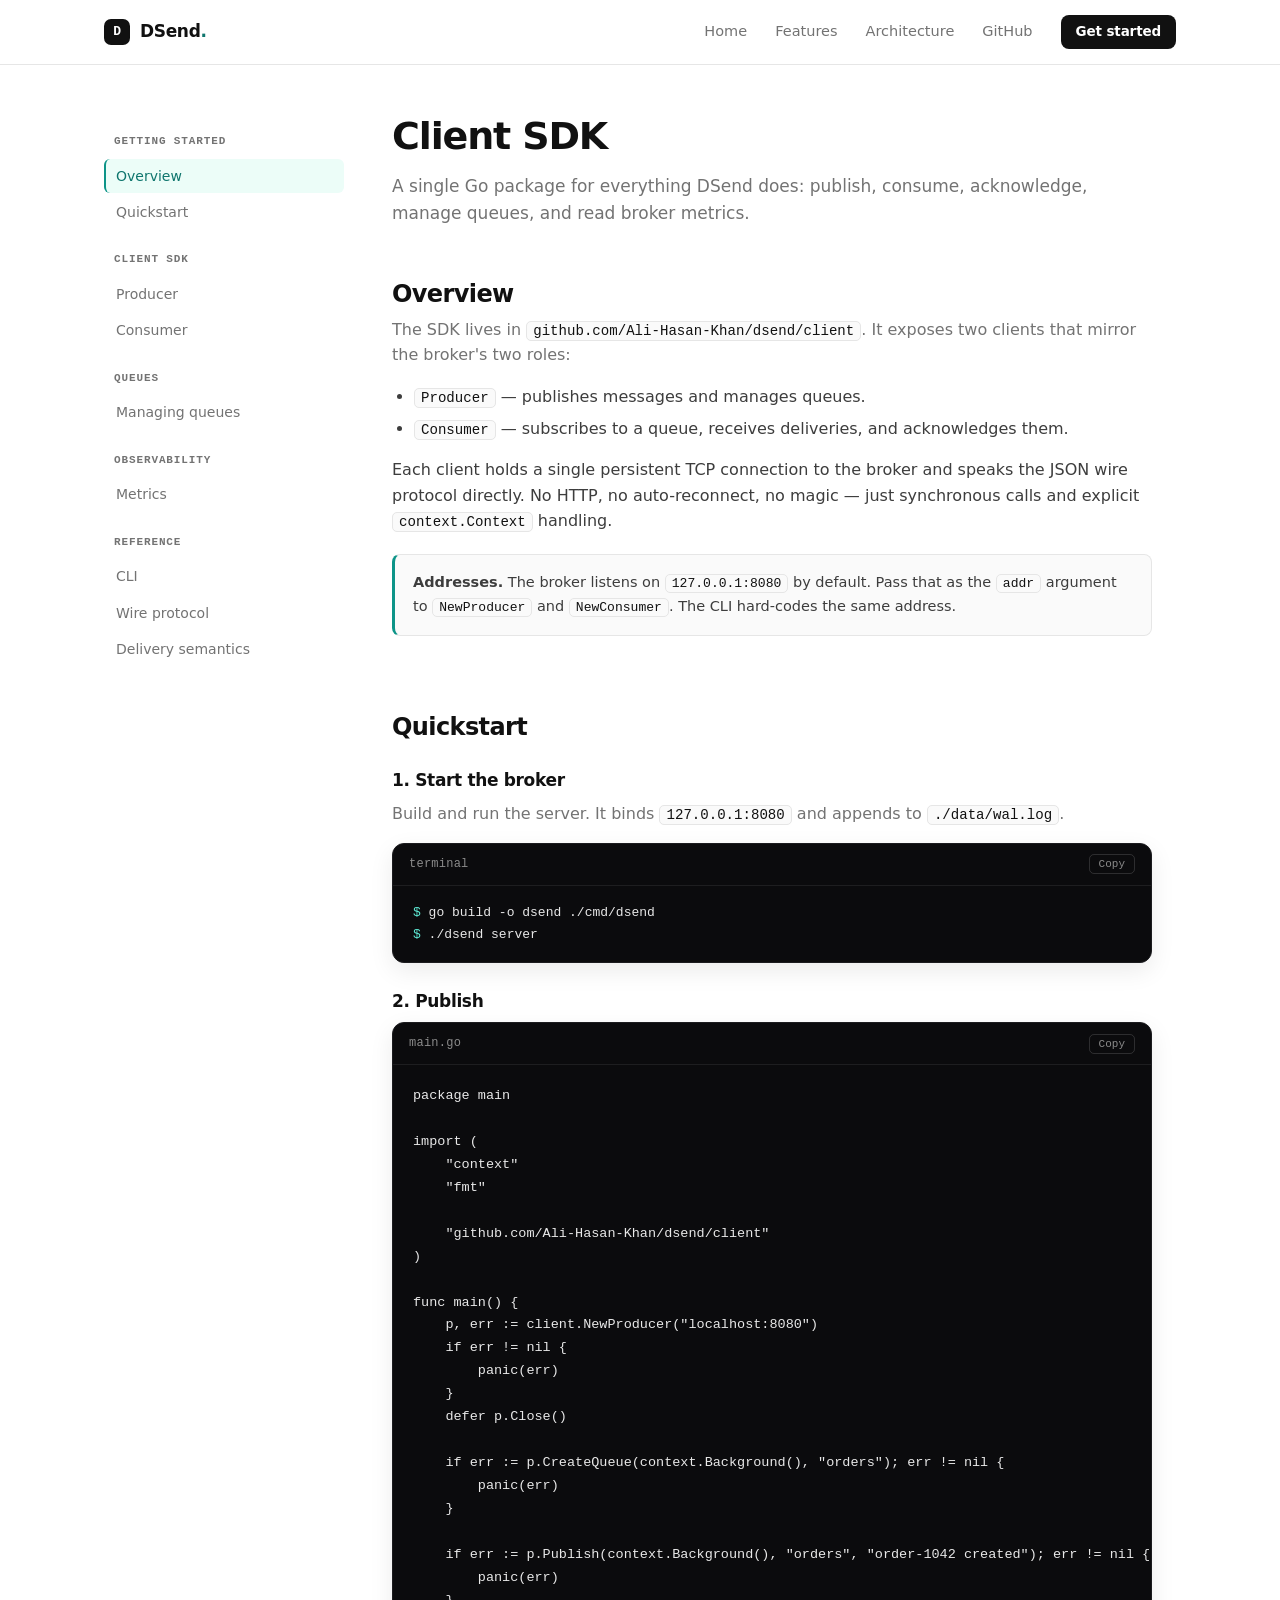
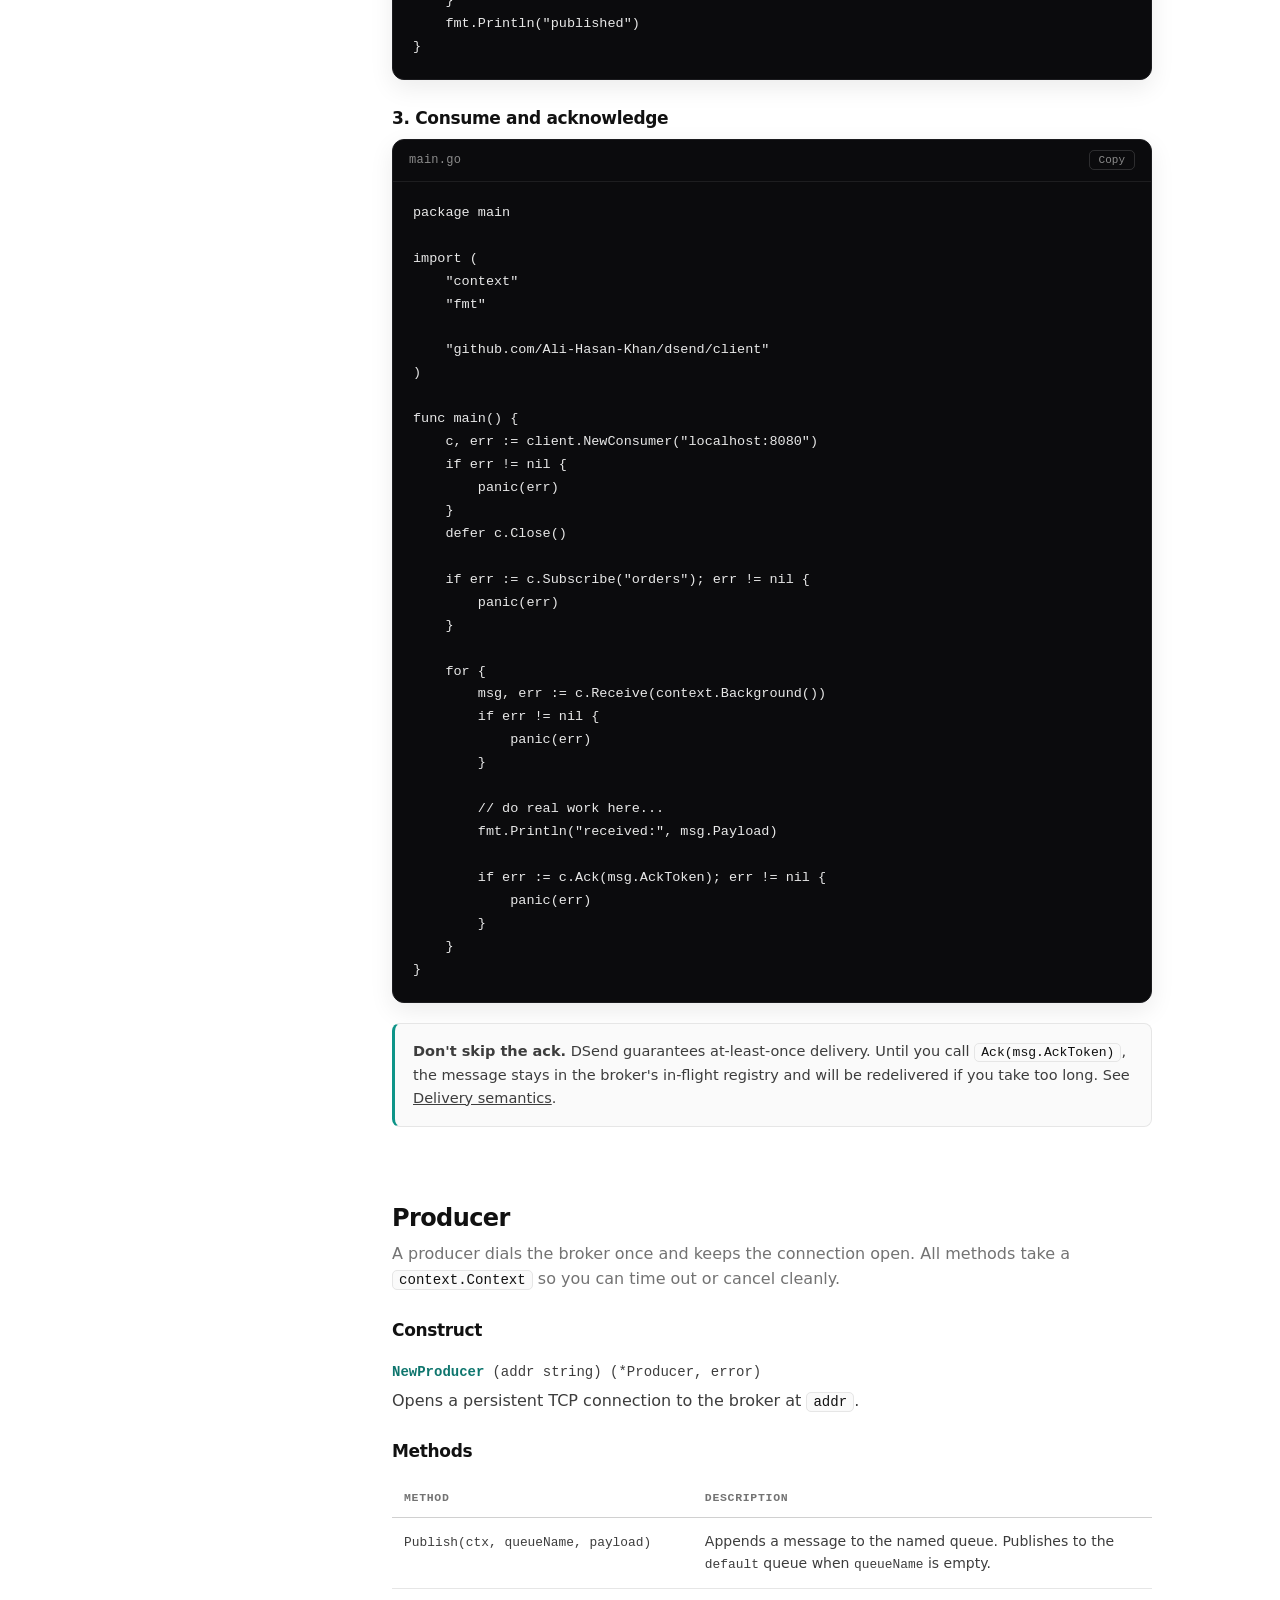
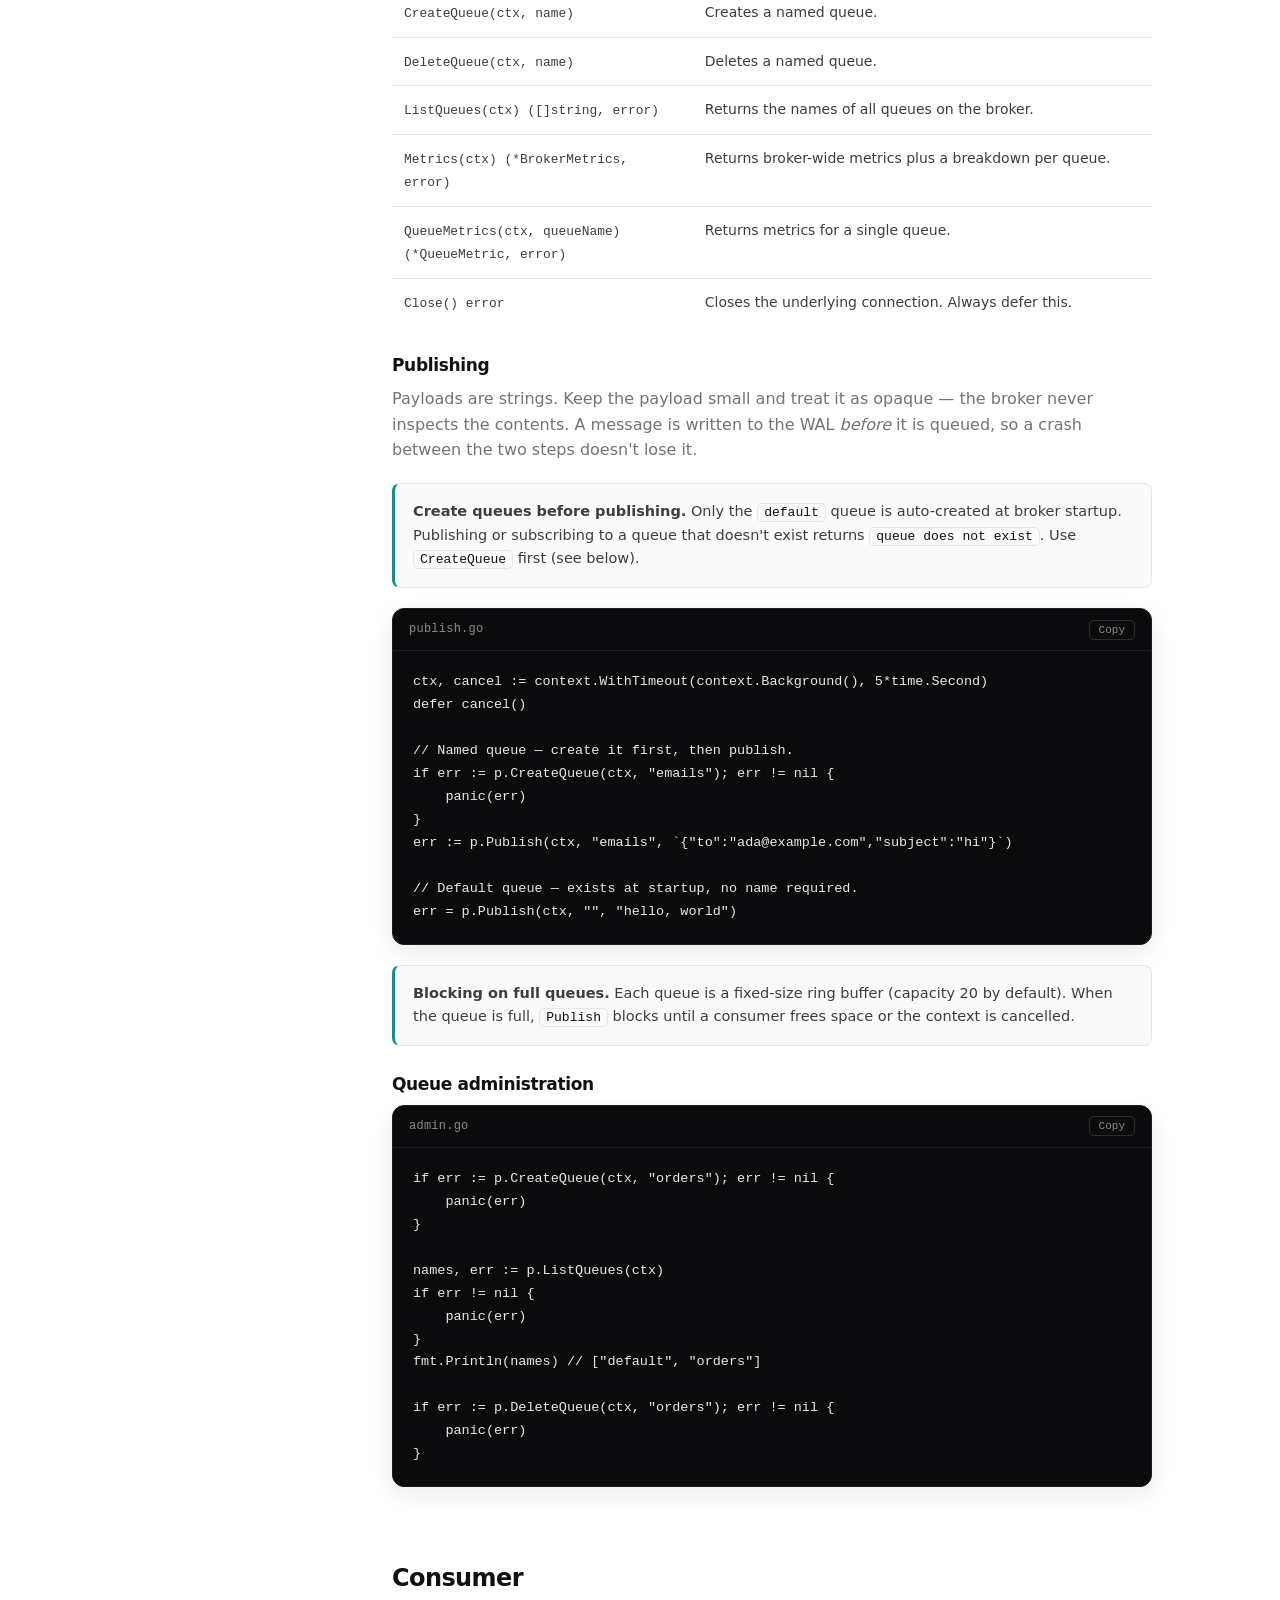
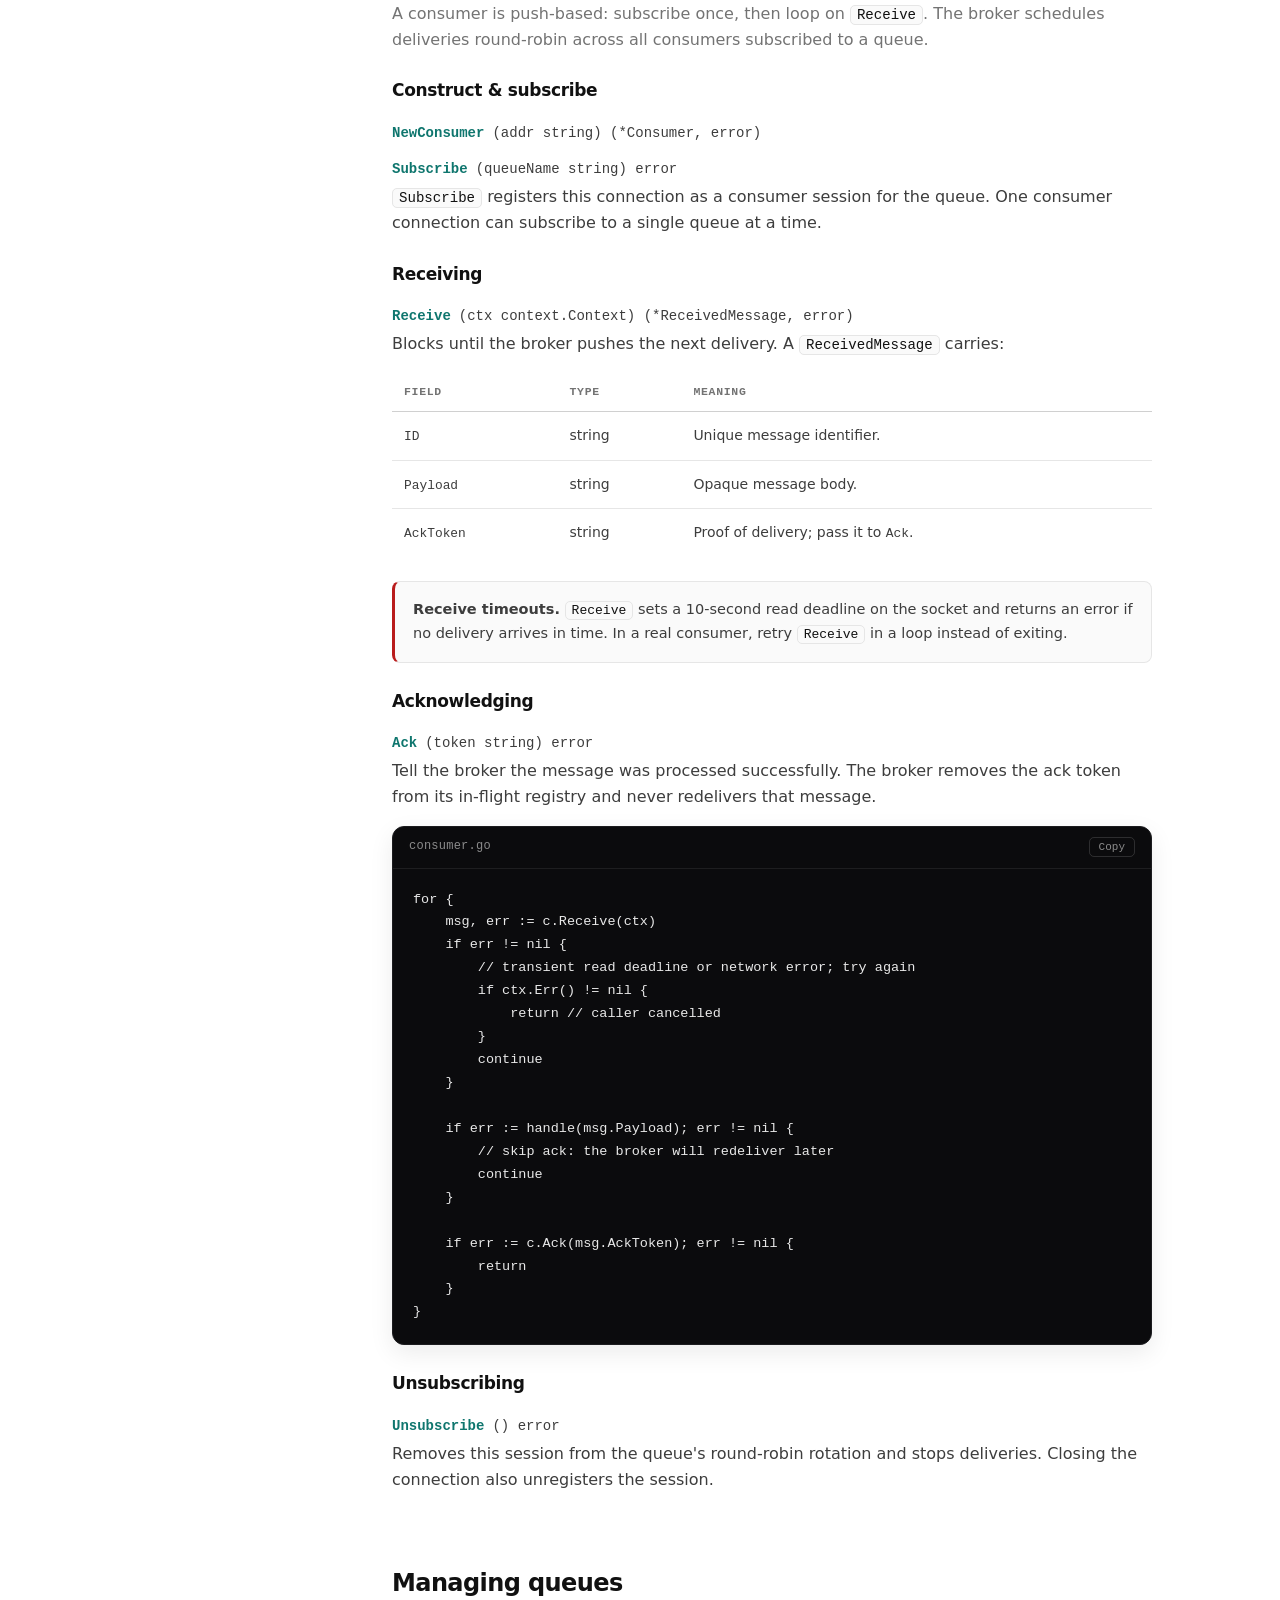
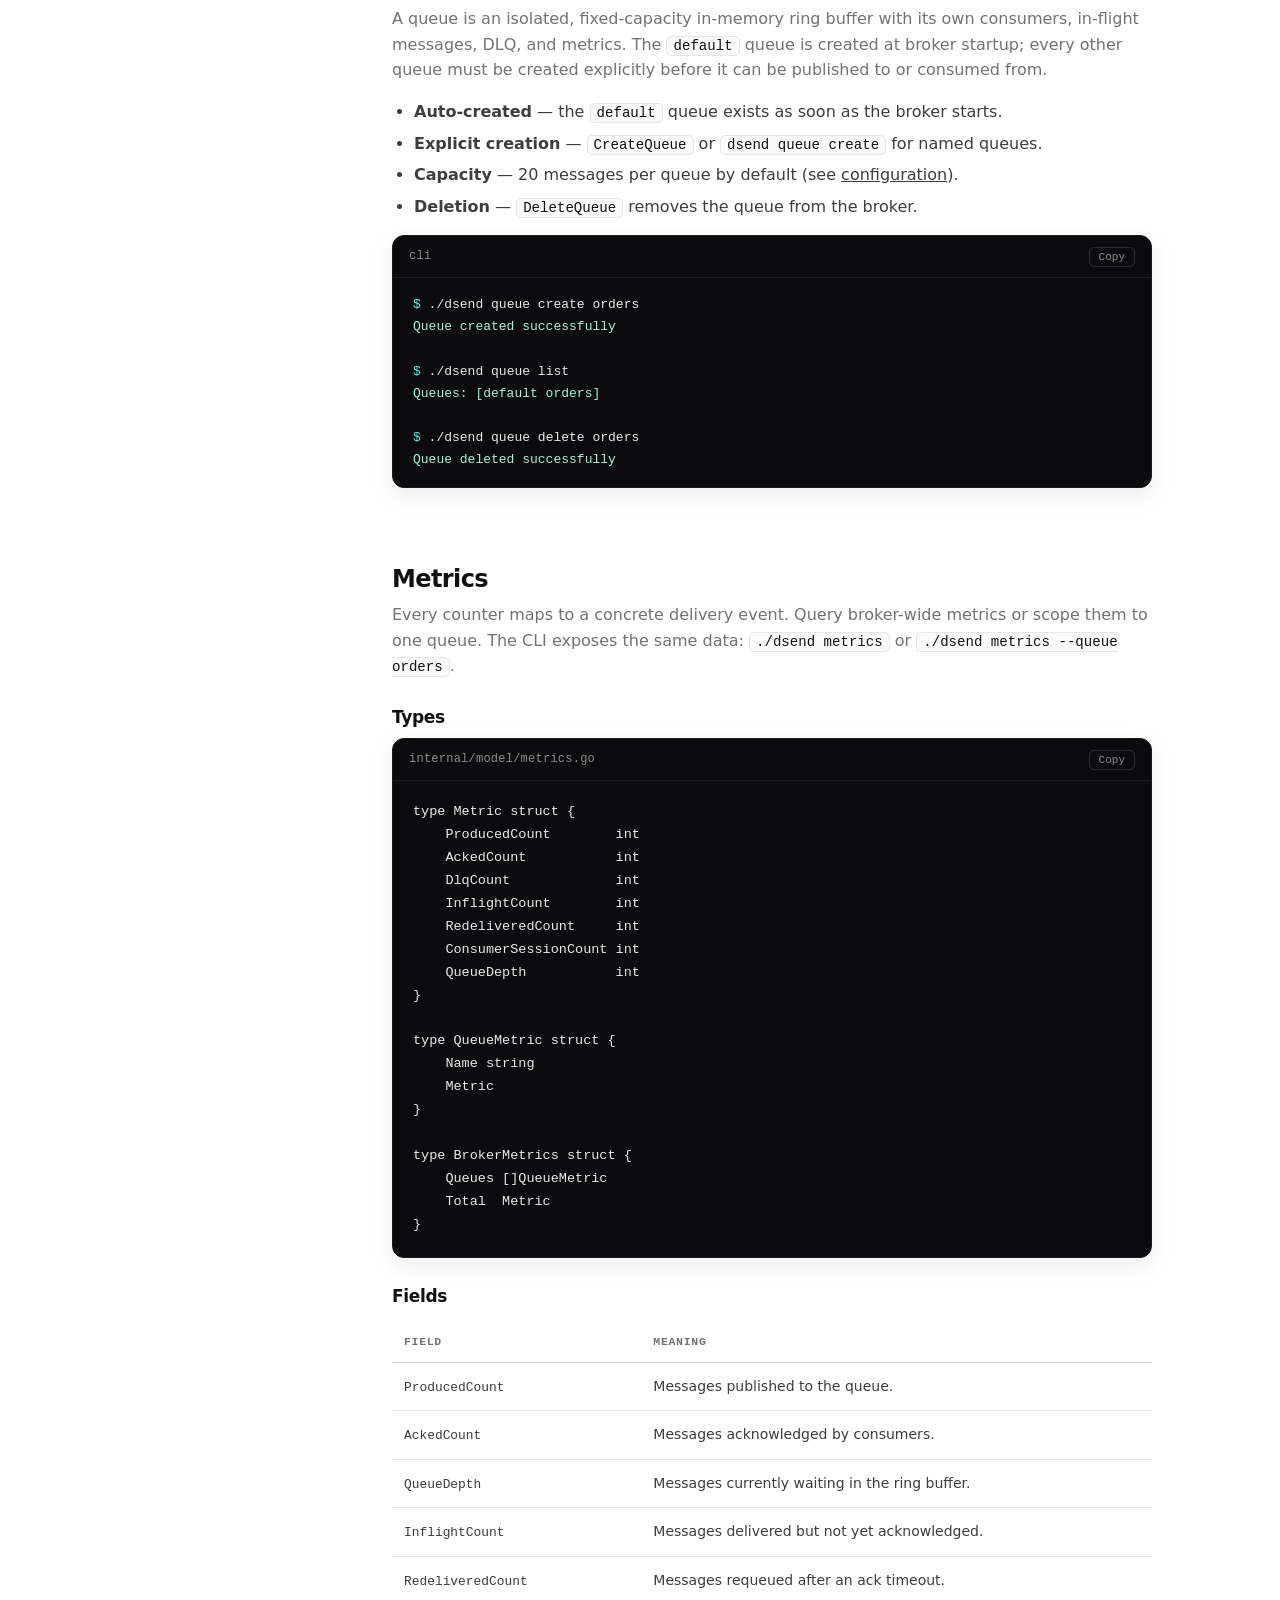
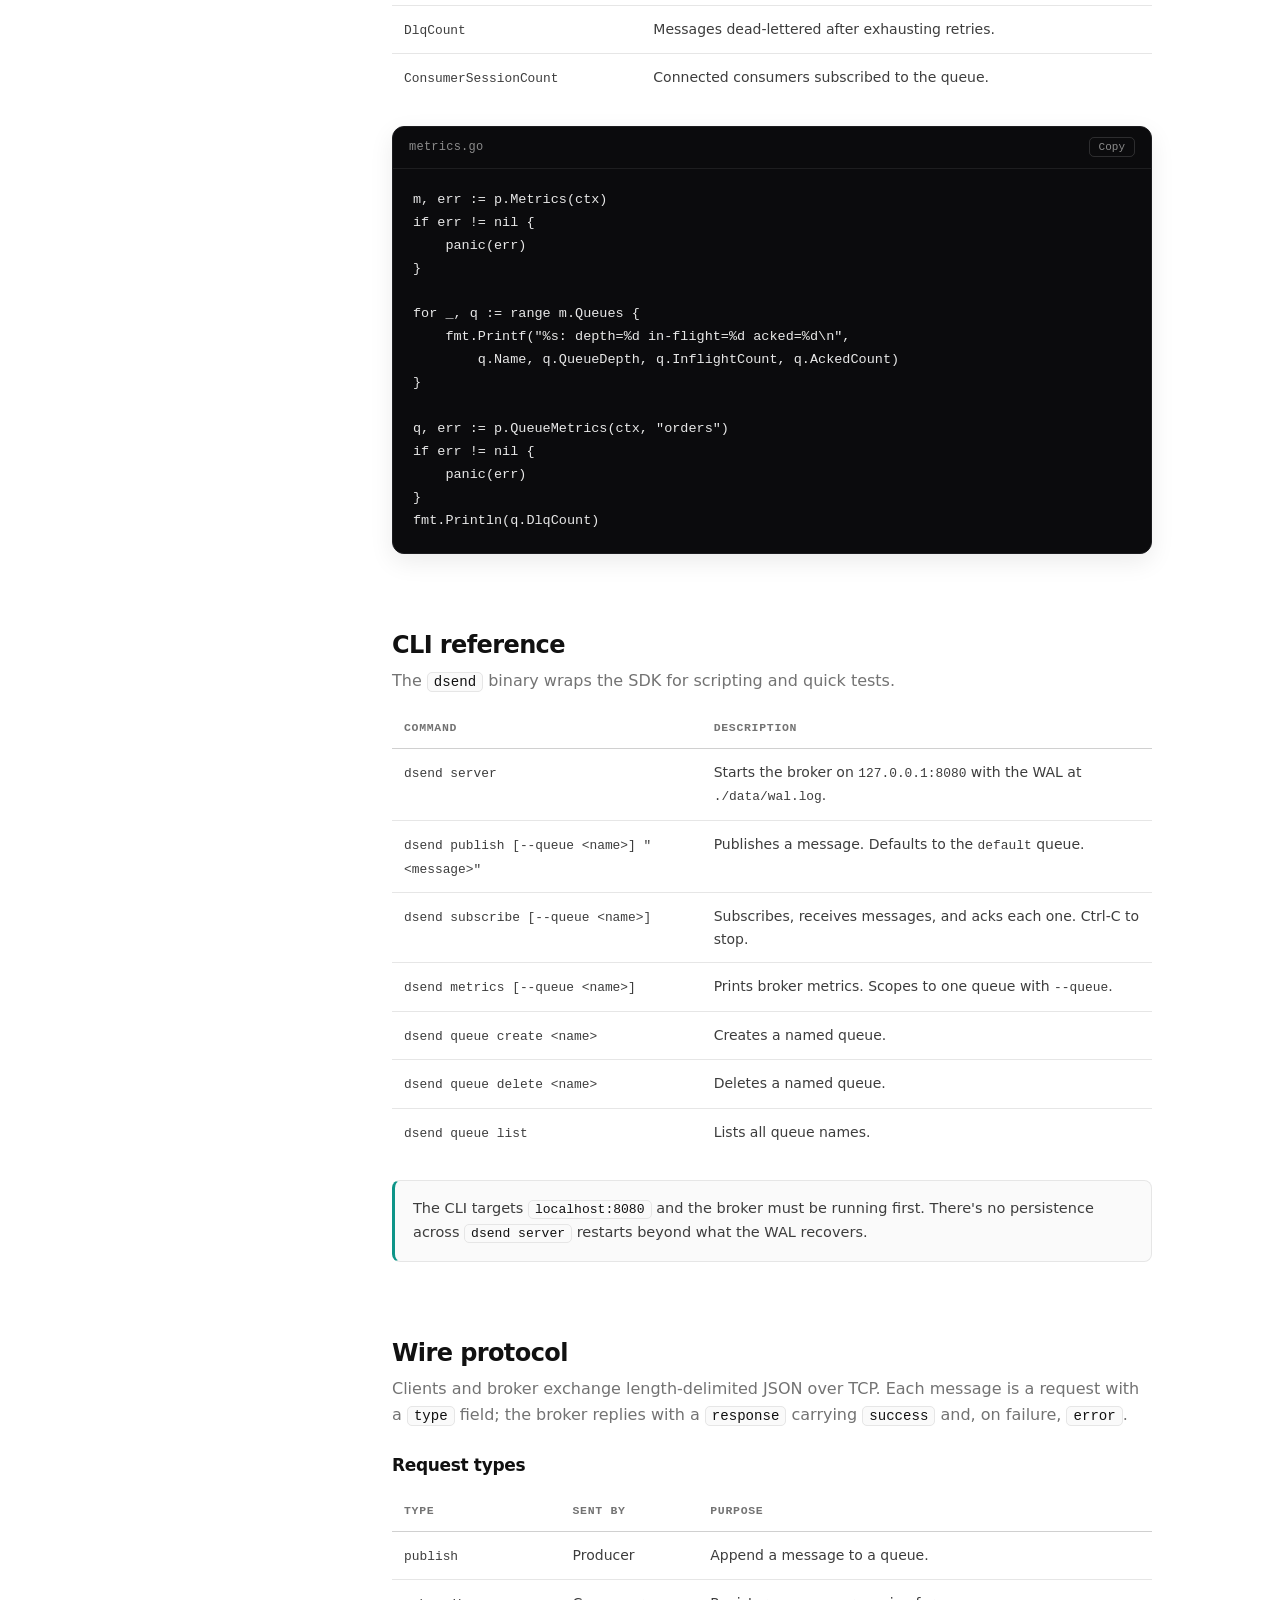
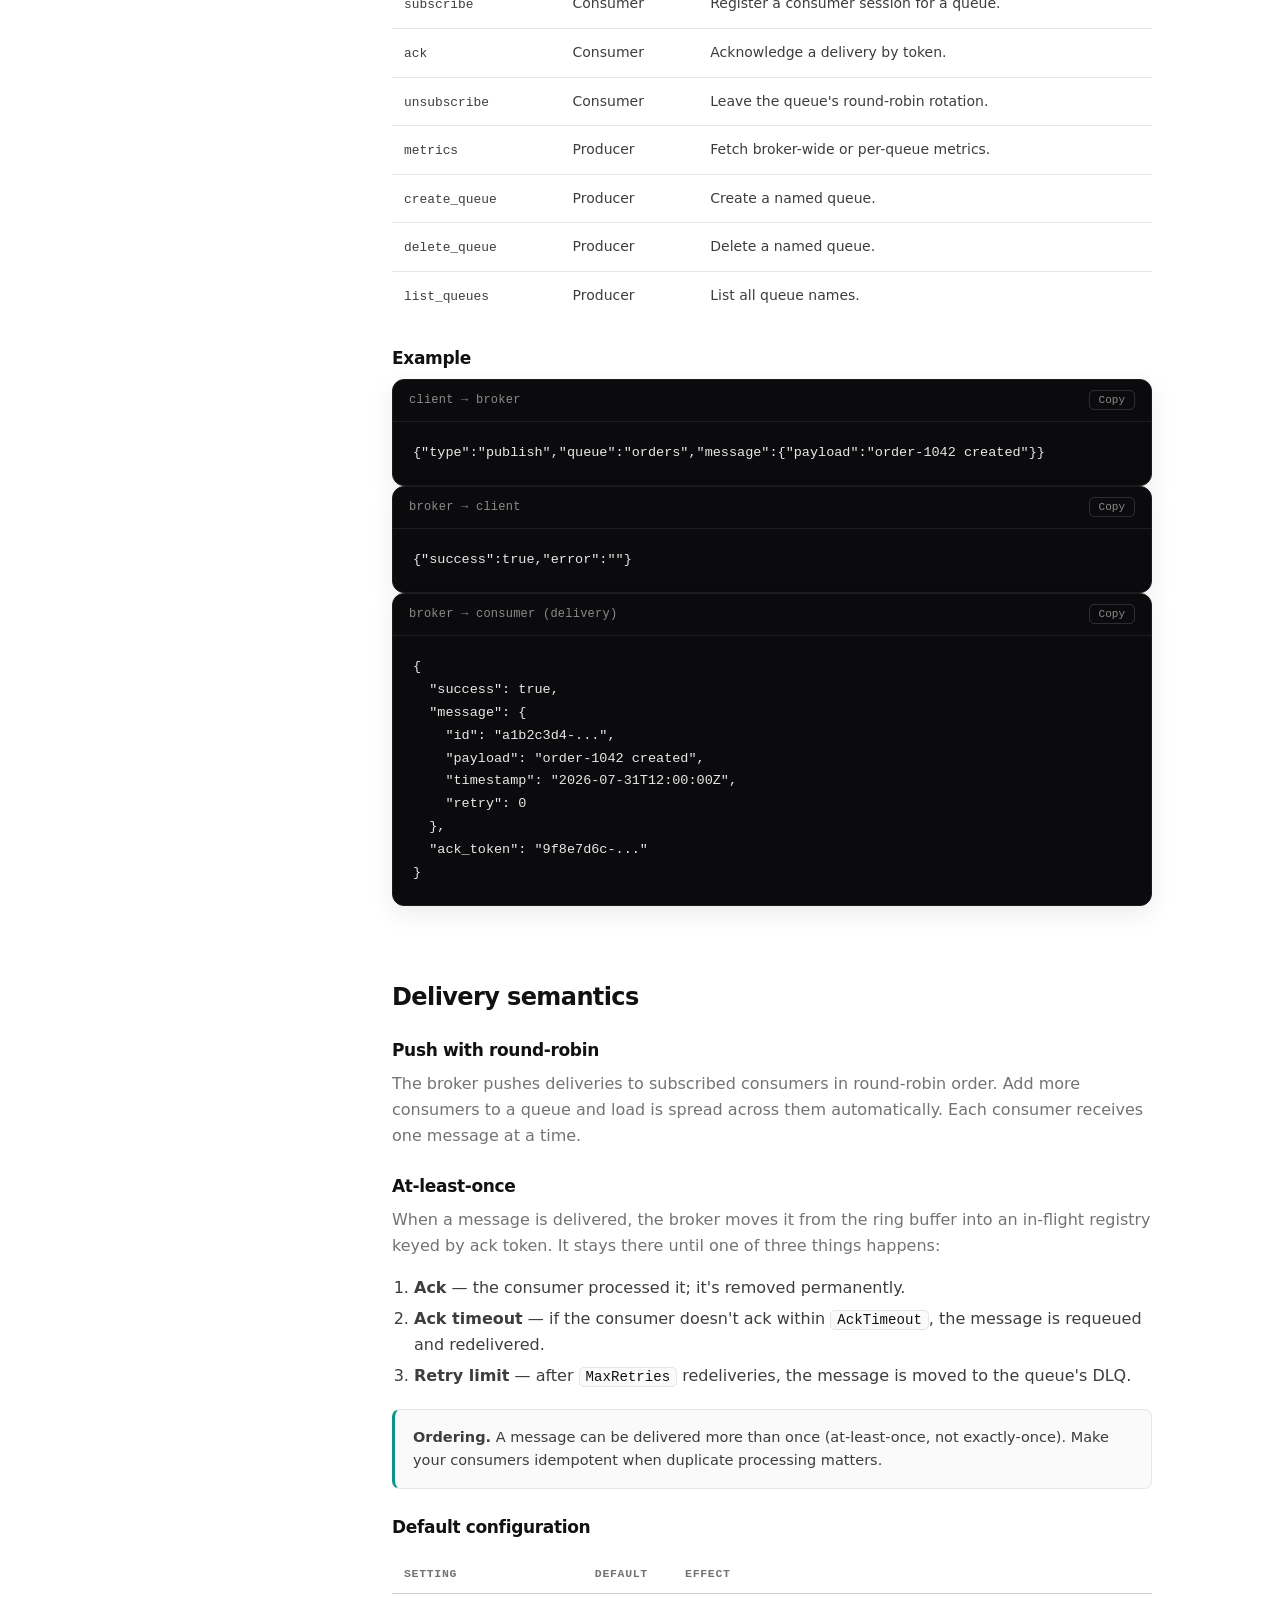
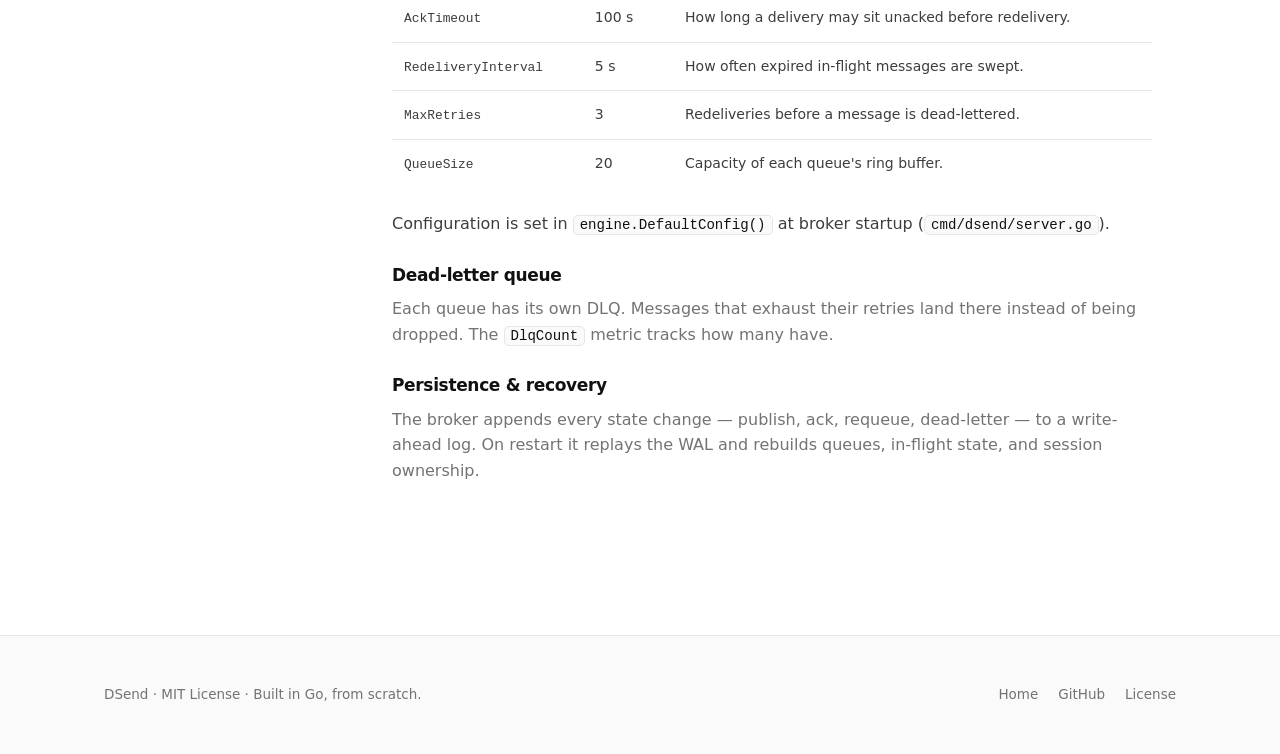
==== commit 276a6cb6: "add makefile" ====
--- a/docs/sdk.html
+++ b/docs/sdk.html
@@ -126,6 +126,10 @@
 	}
 	defer p.Close()
 
+	if err := p.CreateQueue(context.Background(), "orders"); err != nil {
+		panic(err)
+	}
+
 	if err := p.Publish(context.Background(), "orders", "order-1042 created"); err != nil {
 		panic(err)
 	}
@@ -240,6 +244,14 @@
         the contents. A message is written to the WAL <em>before</em> it is queued, so a crash between
         the two steps doesn't lose it.
       </p>
+      <div class="callout">
+        <div>
+          <strong>Create queues before publishing.</strong> Only the <code class="inline-code">default</code>
+          queue is auto-created at broker startup. Publishing or subscribing to a queue that doesn't exist
+          returns <code class="inline-code">queue does not exist</code>. Use
+          <code class="inline-code">CreateQueue</code> first (see below).
+        </div>
+      </div>
       <div class="code-block">
         <div class="code-block-head">
           <span class="code-block-name">publish.go</span>
@@ -248,10 +260,13 @@
 <pre><code>ctx, cancel := context.WithTimeout(context.Background(), 5*time.Second)
 defer cancel()
 
-// Named queue. The queue is created implicitly on first publish.
+// Named queue — create it first, then publish.
+if err := p.CreateQueue(ctx, "emails"); err != nil {
+	panic(err)
+}
 err := p.Publish(ctx, "emails", `{"to":"ada@example.com","subject":"hi"}`)
 
-// Default queue — no name required.
+// Default queue — exists at startup, no name required.
 err = p.Publish(ctx, "", "hello, world")</code></pre>
       </div>
       <div class="callout">
@@ -366,12 +381,12 @@
       <h2>Managing queues</h2>
       <p>
         A queue is an isolated, fixed-capacity in-memory ring buffer with its own consumers, in-flight
-        messages, DLQ, and metrics. The <code class="inline-code">default</code> queue exists implicitly;
-        publishing to any other name creates the queue on first use.
+        messages, DLQ, and metrics. The <code class="inline-code">default</code> queue is created at broker
+        startup; every other queue must be created explicitly before it can be published to or consumed from.
       </p>
       <ul>
-        <li><strong>Implicit creation</strong> — publishing to <code class="inline-code">orders</code> creates it if it doesn't exist.</li>
-        <li><strong>Explicit creation</strong> — <code class="inline-code">CreateQueue</code> if you want to manage it up front.</li>
+        <li><strong>Auto-created</strong> — the <code class="inline-code">default</code> queue exists as soon as the broker starts.</li>
+        <li><strong>Explicit creation</strong> — <code class="inline-code">CreateQueue</code> or <code class="inline-code">dsend queue create</code> for named queues.</li>
         <li><strong>Capacity</strong> — 20 messages per queue by default (see <a href="#semantics" style="text-decoration:underline">configuration</a>).</li>
         <li><strong>Deletion</strong> — <code class="inline-code">DeleteQueue</code> removes the queue from the broker.</li>
       </ul>
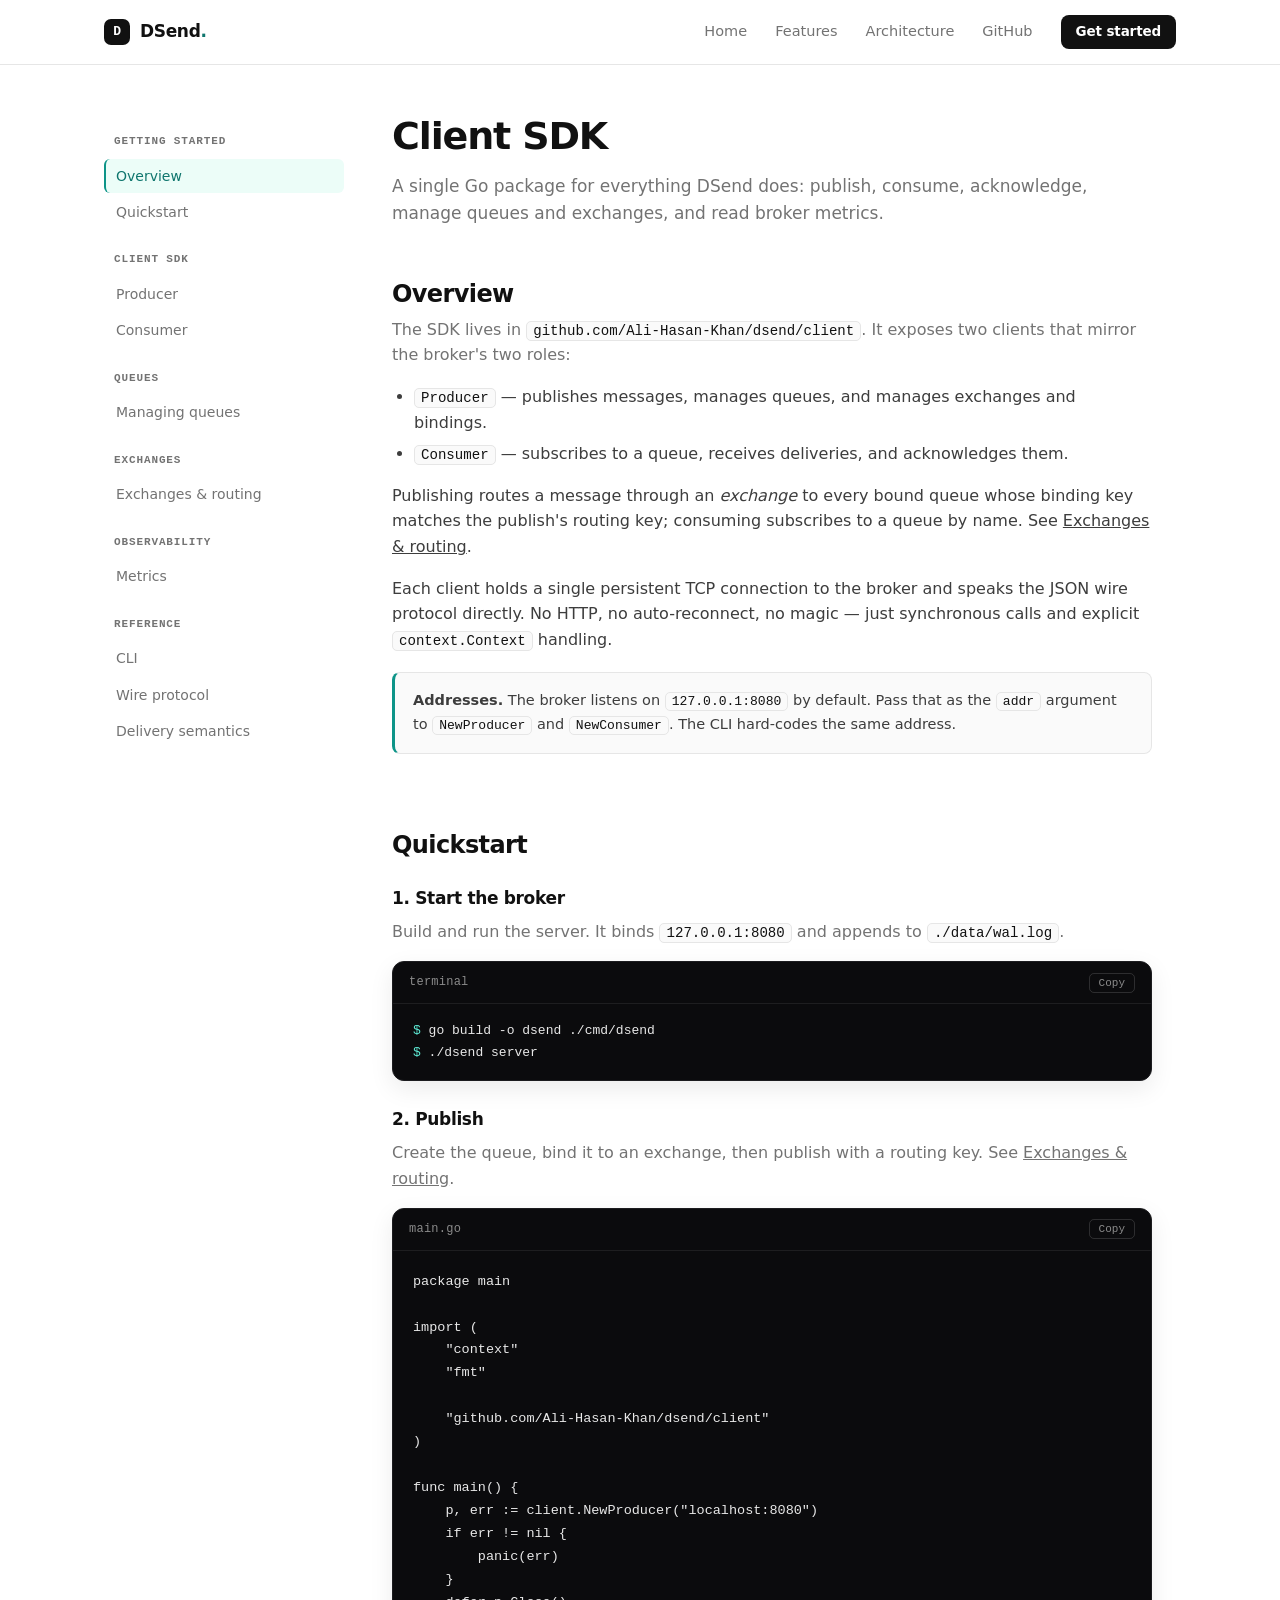
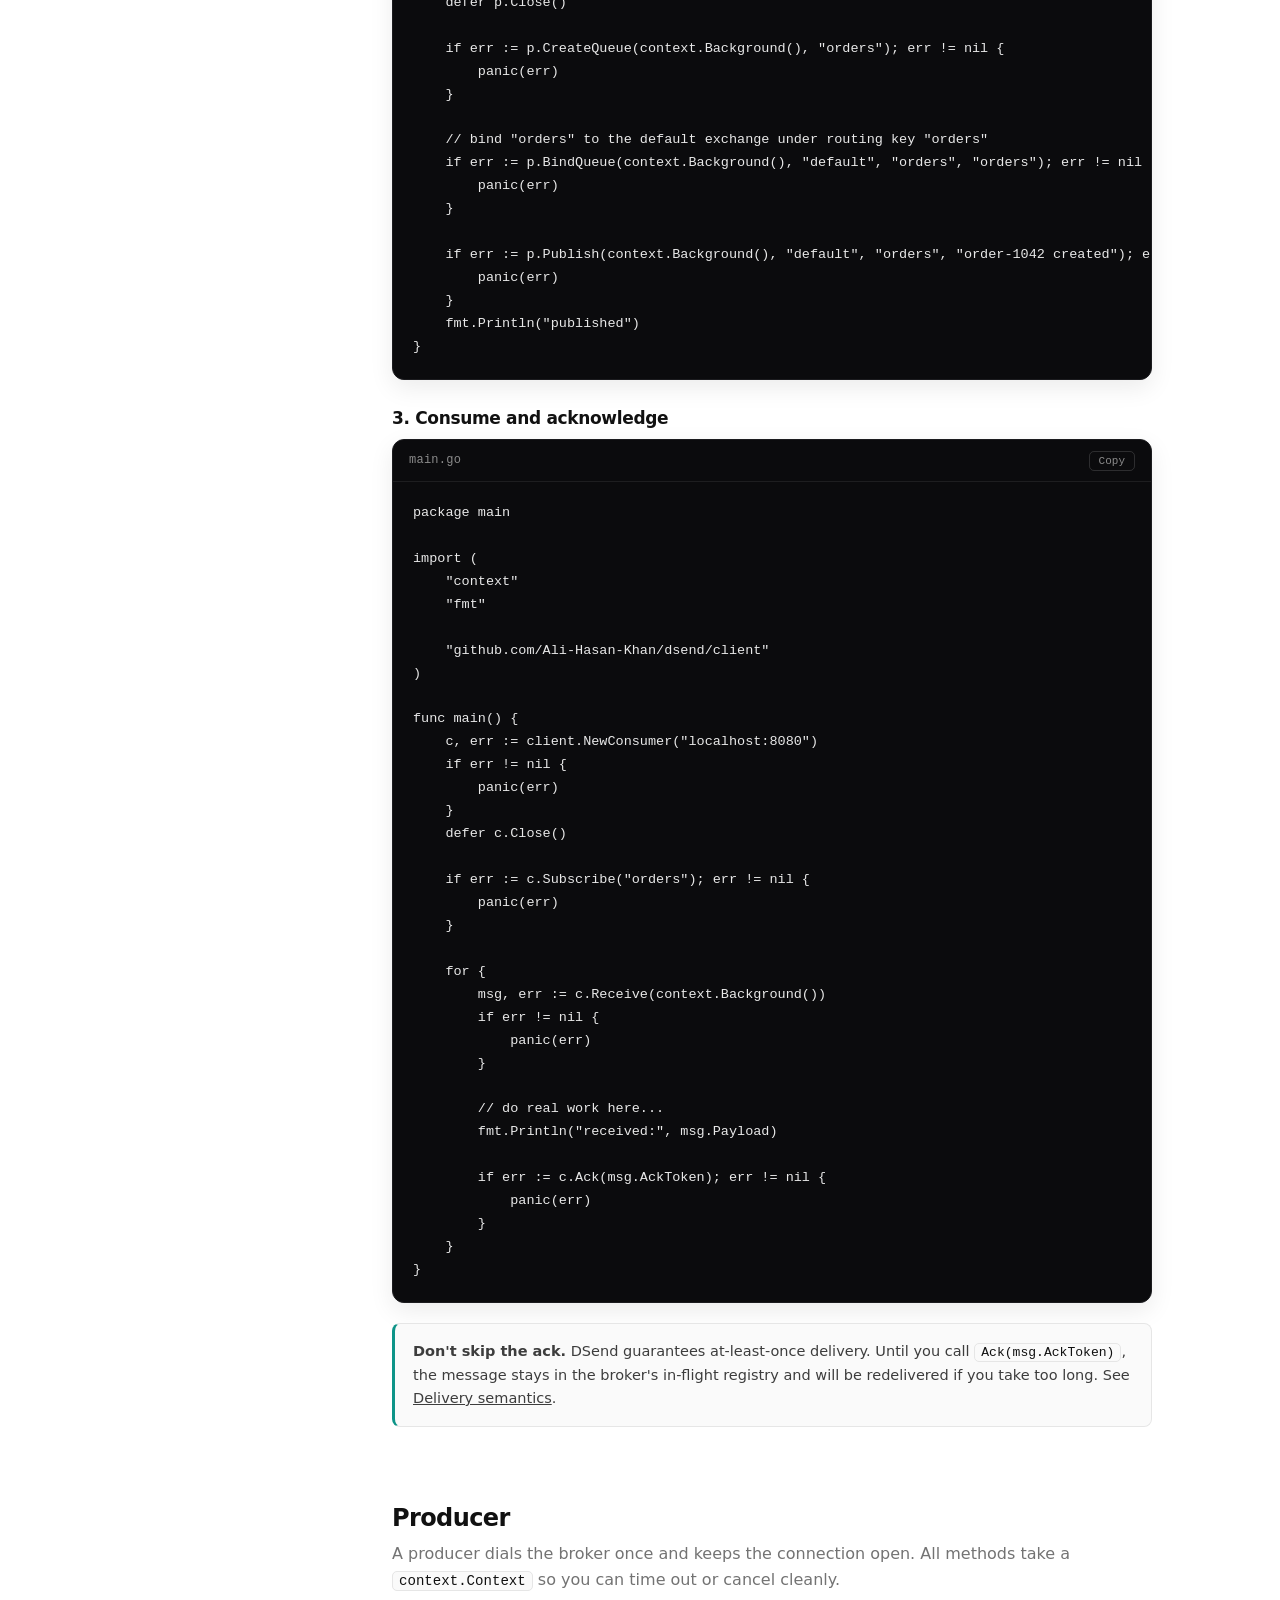
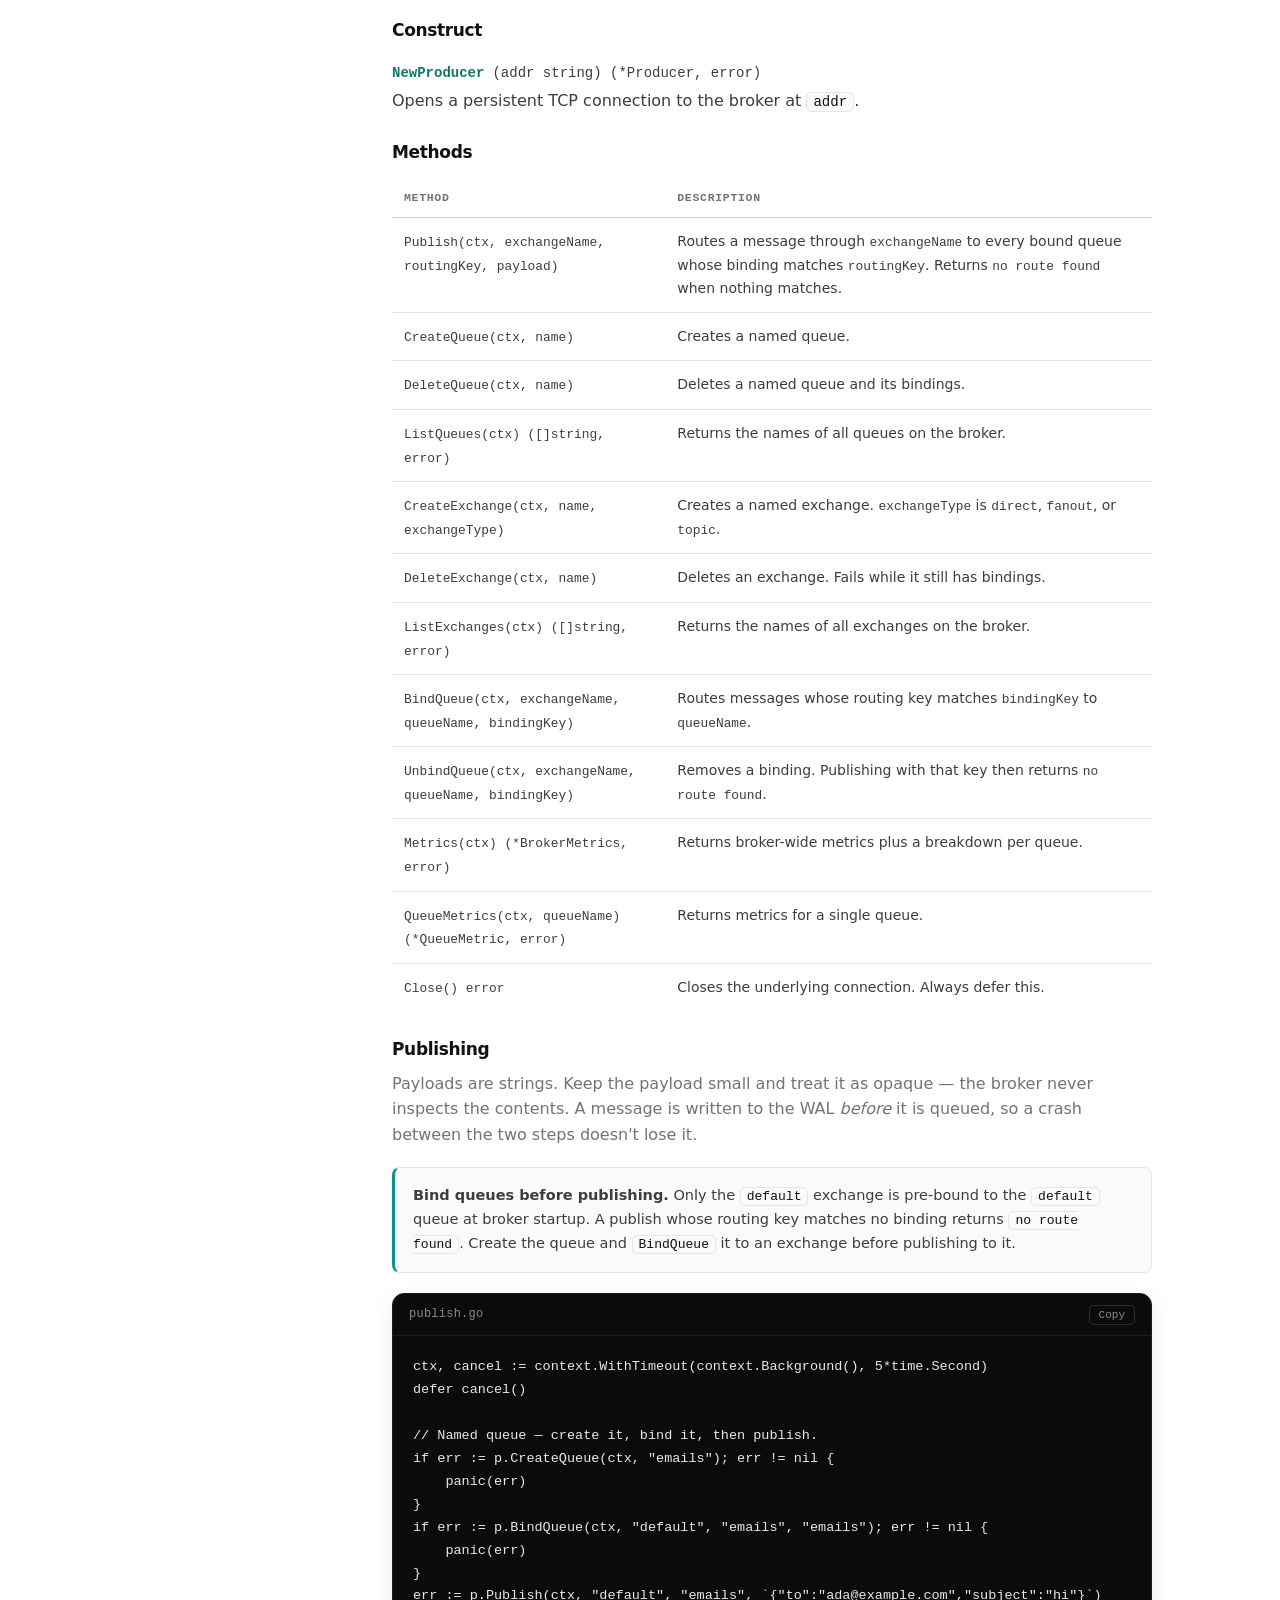
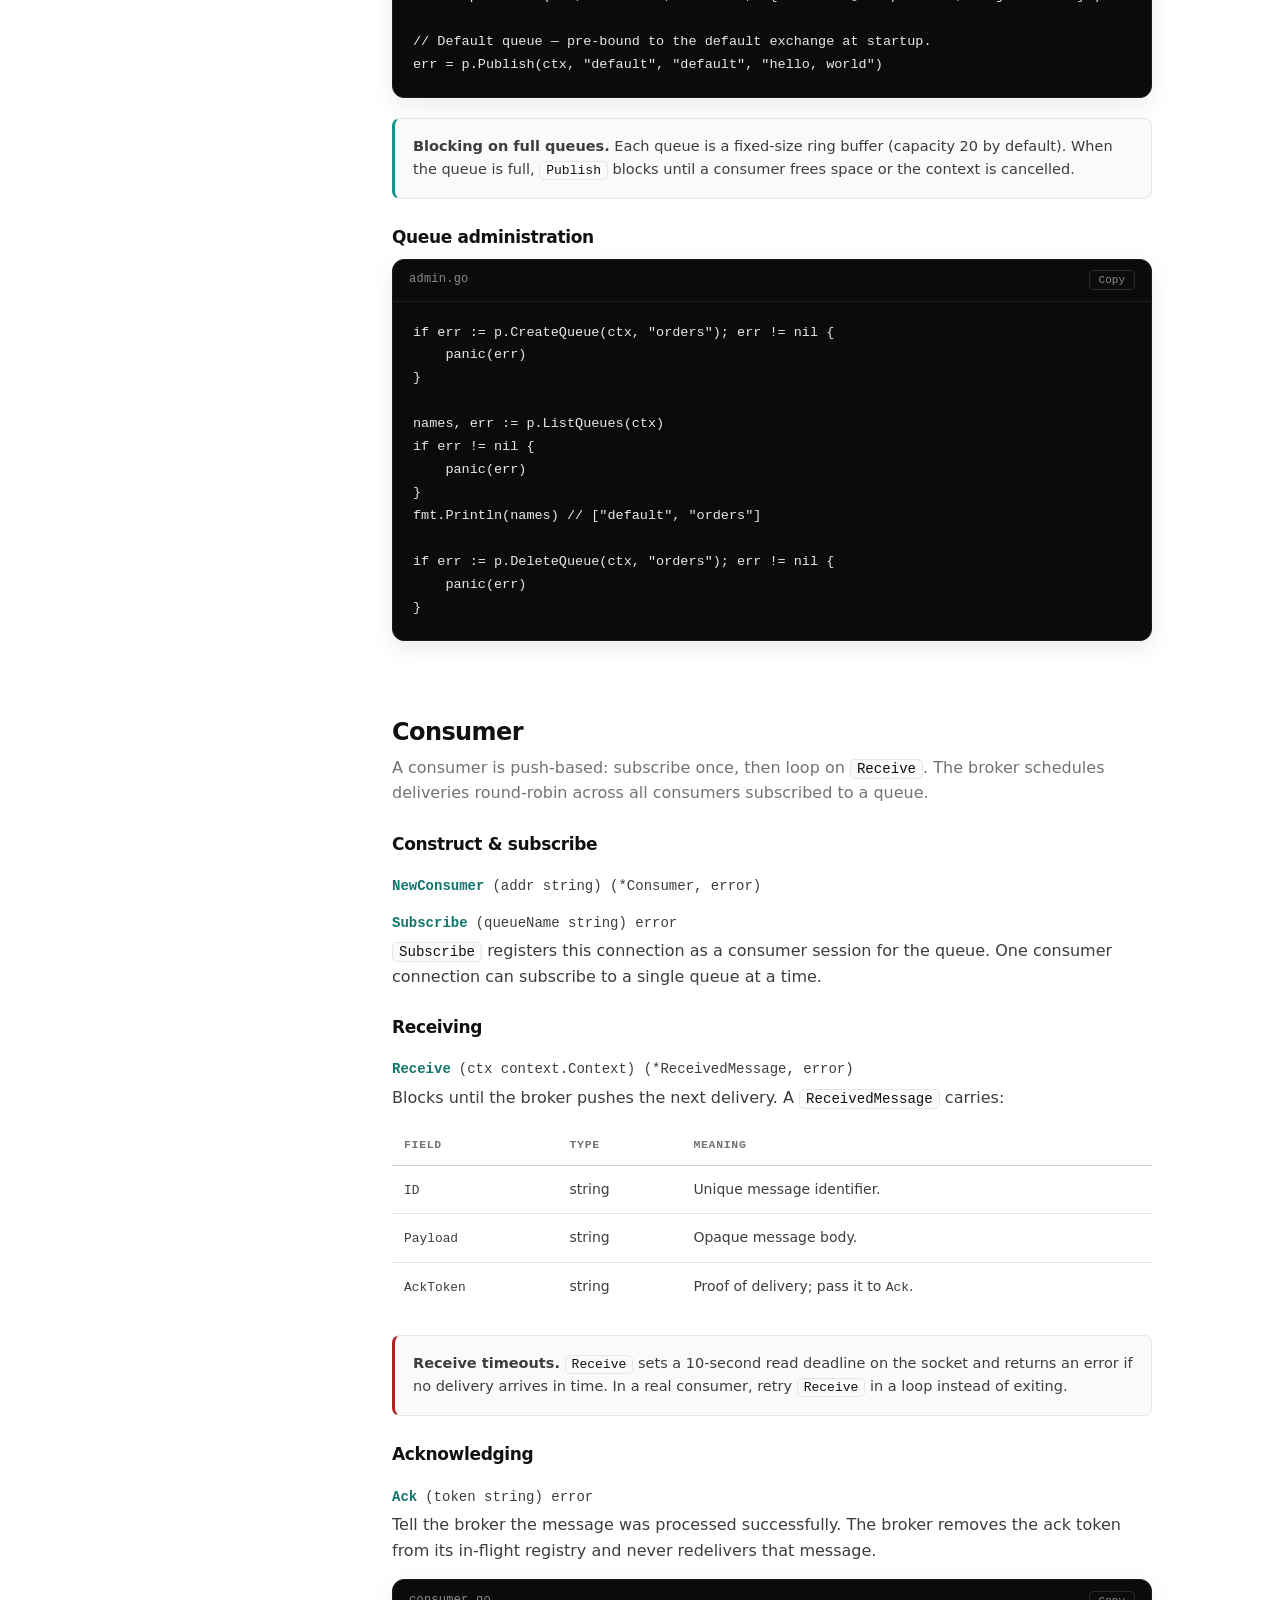
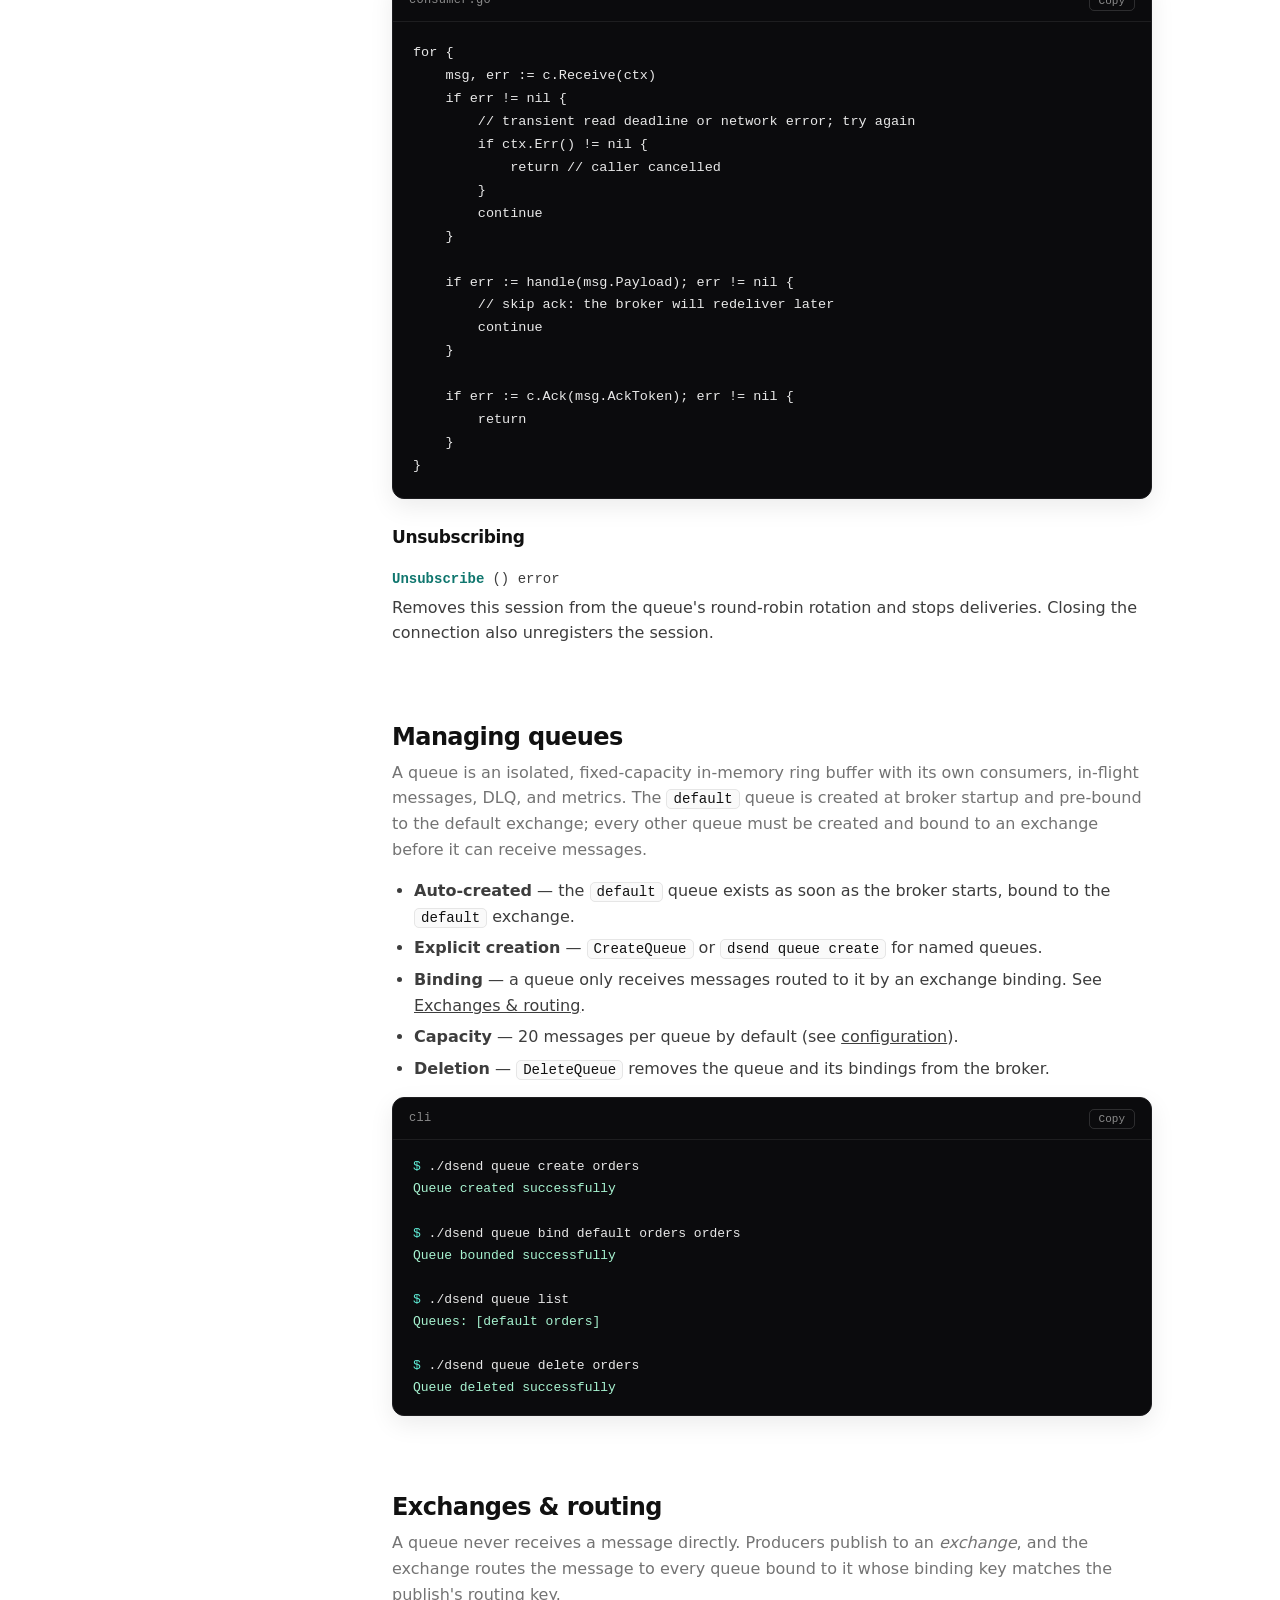
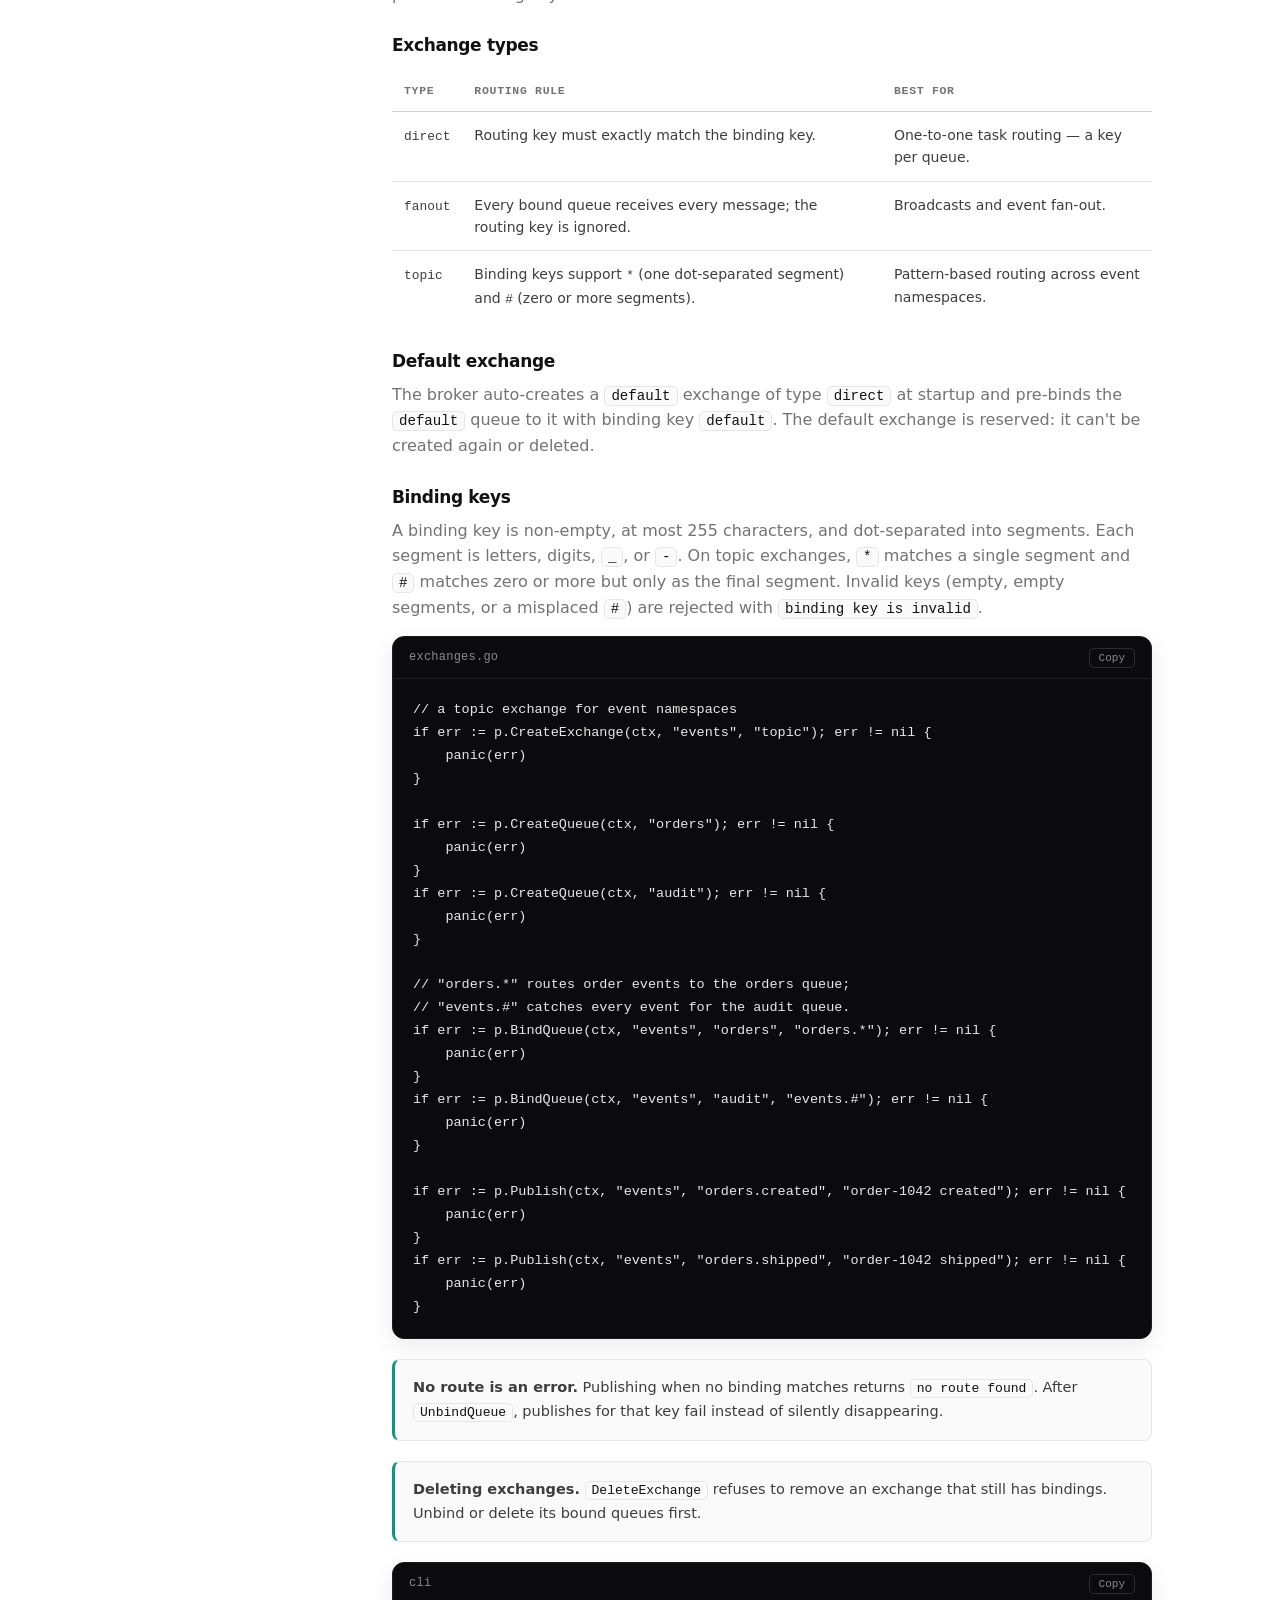
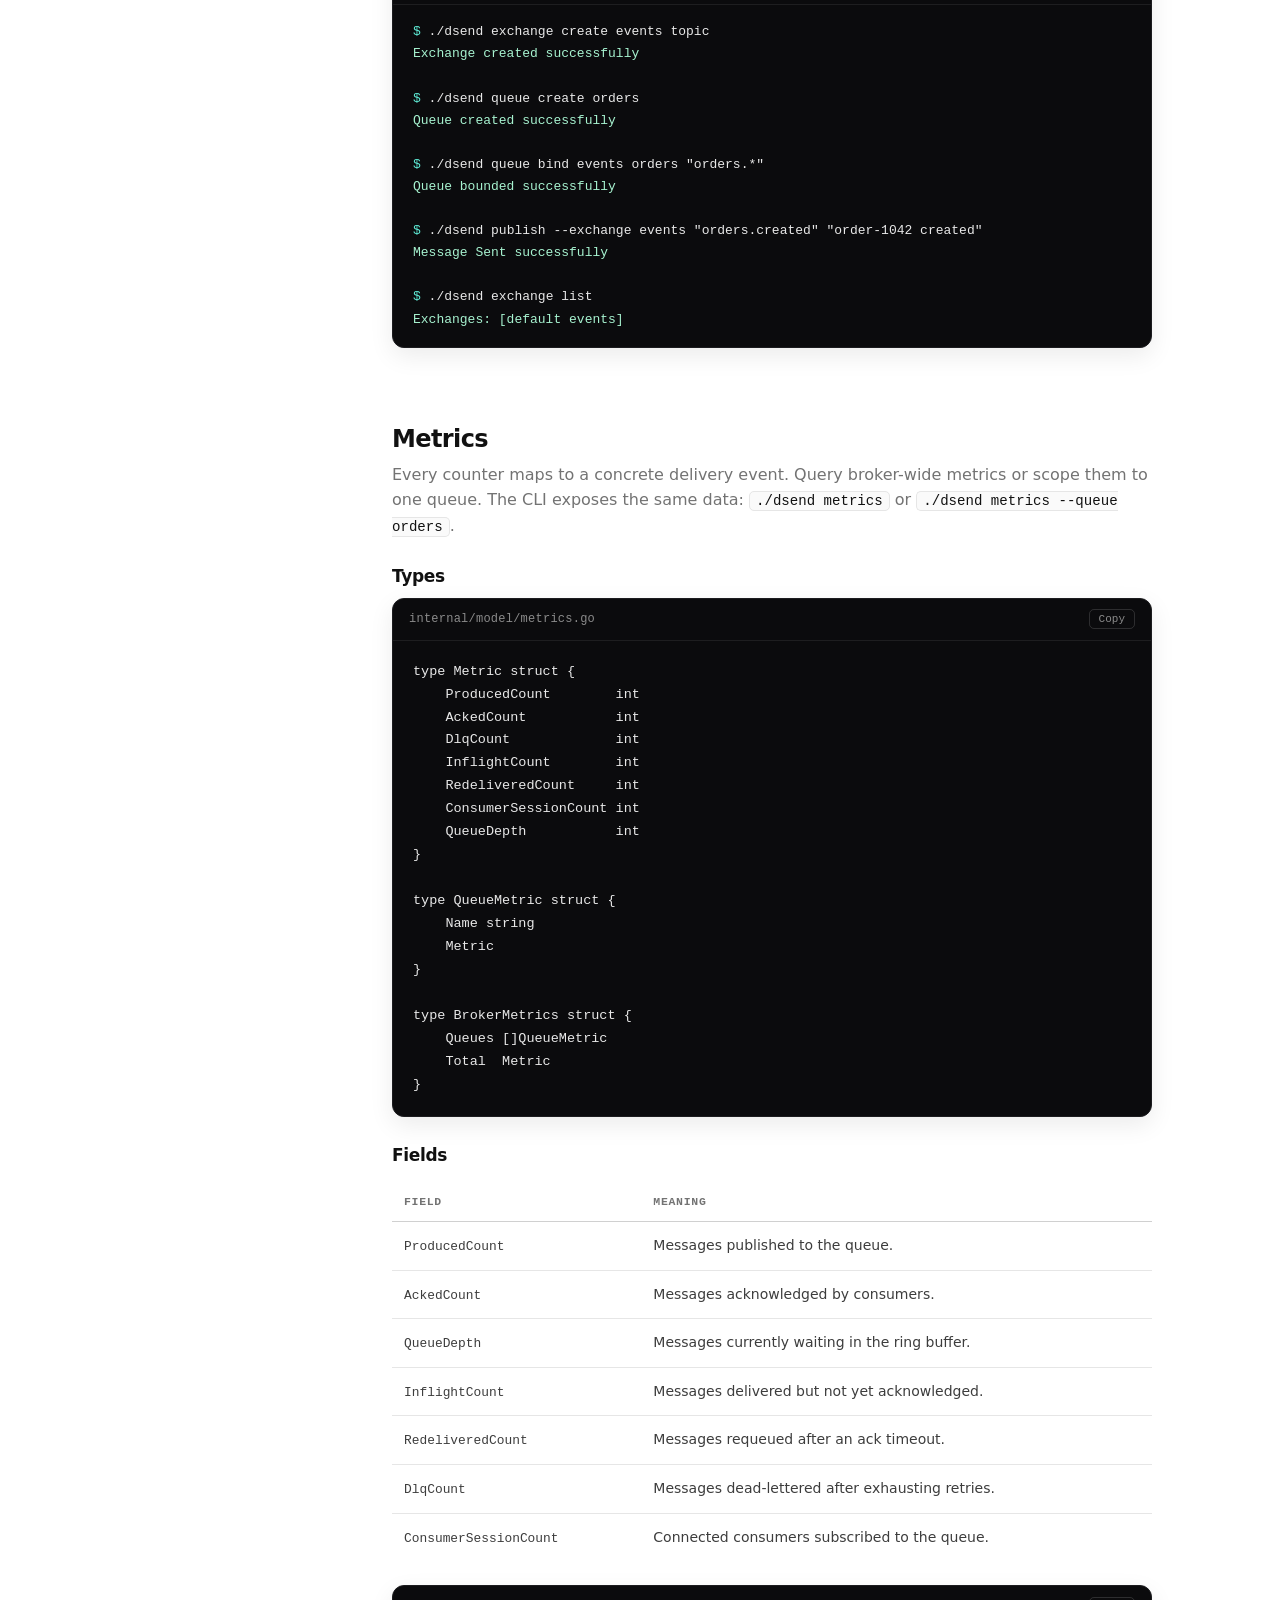
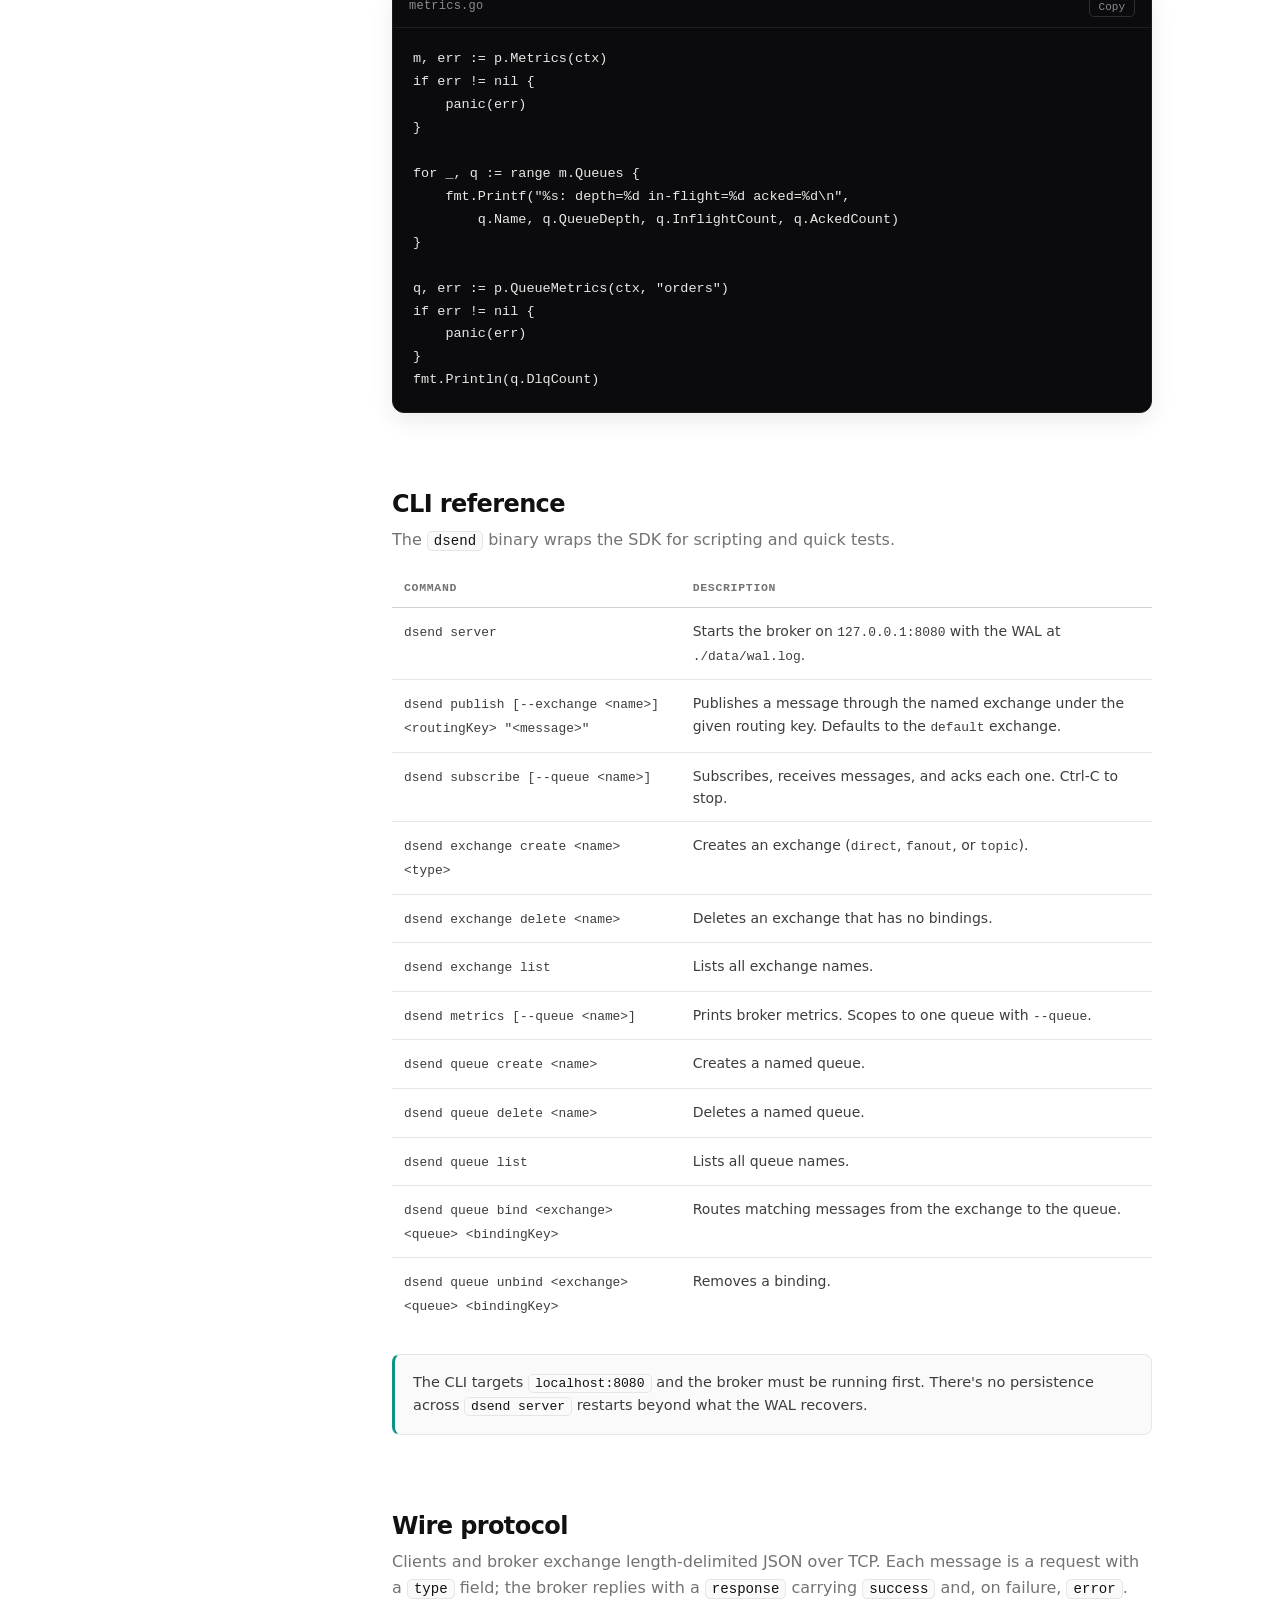
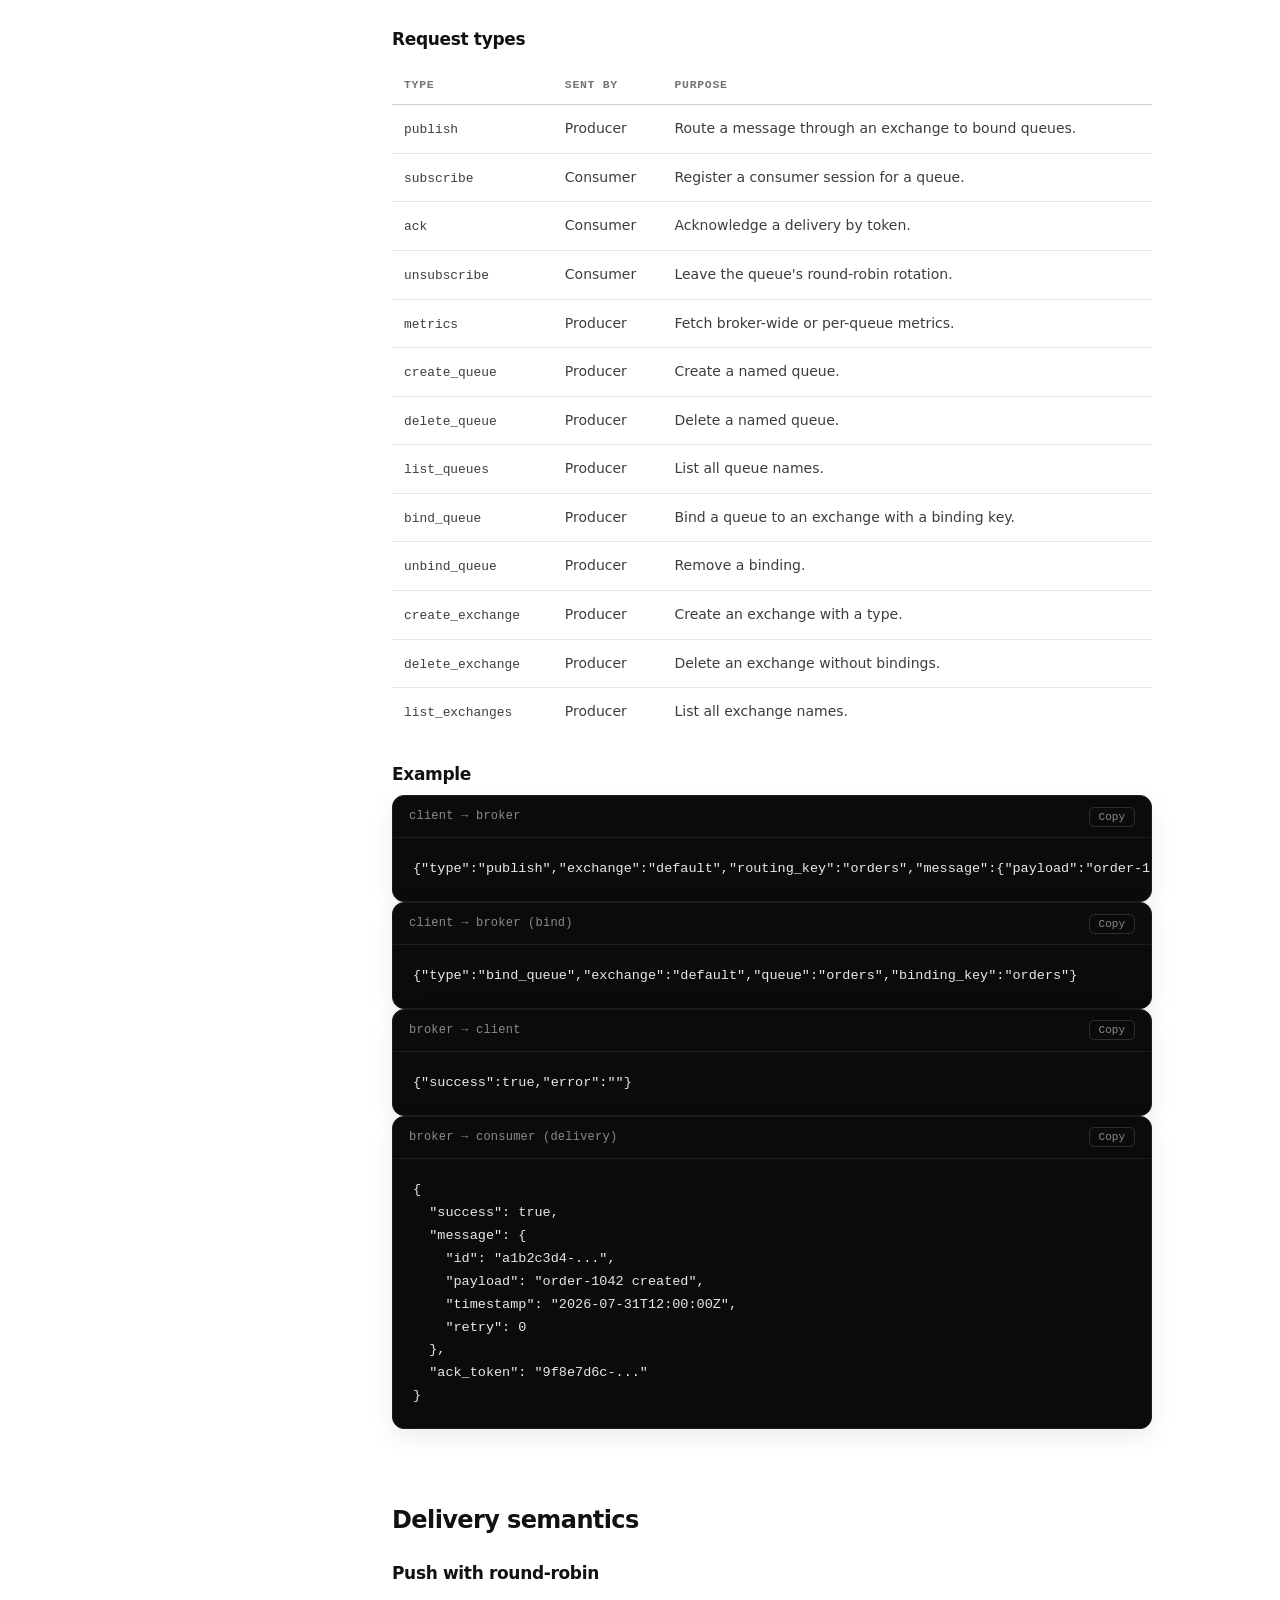
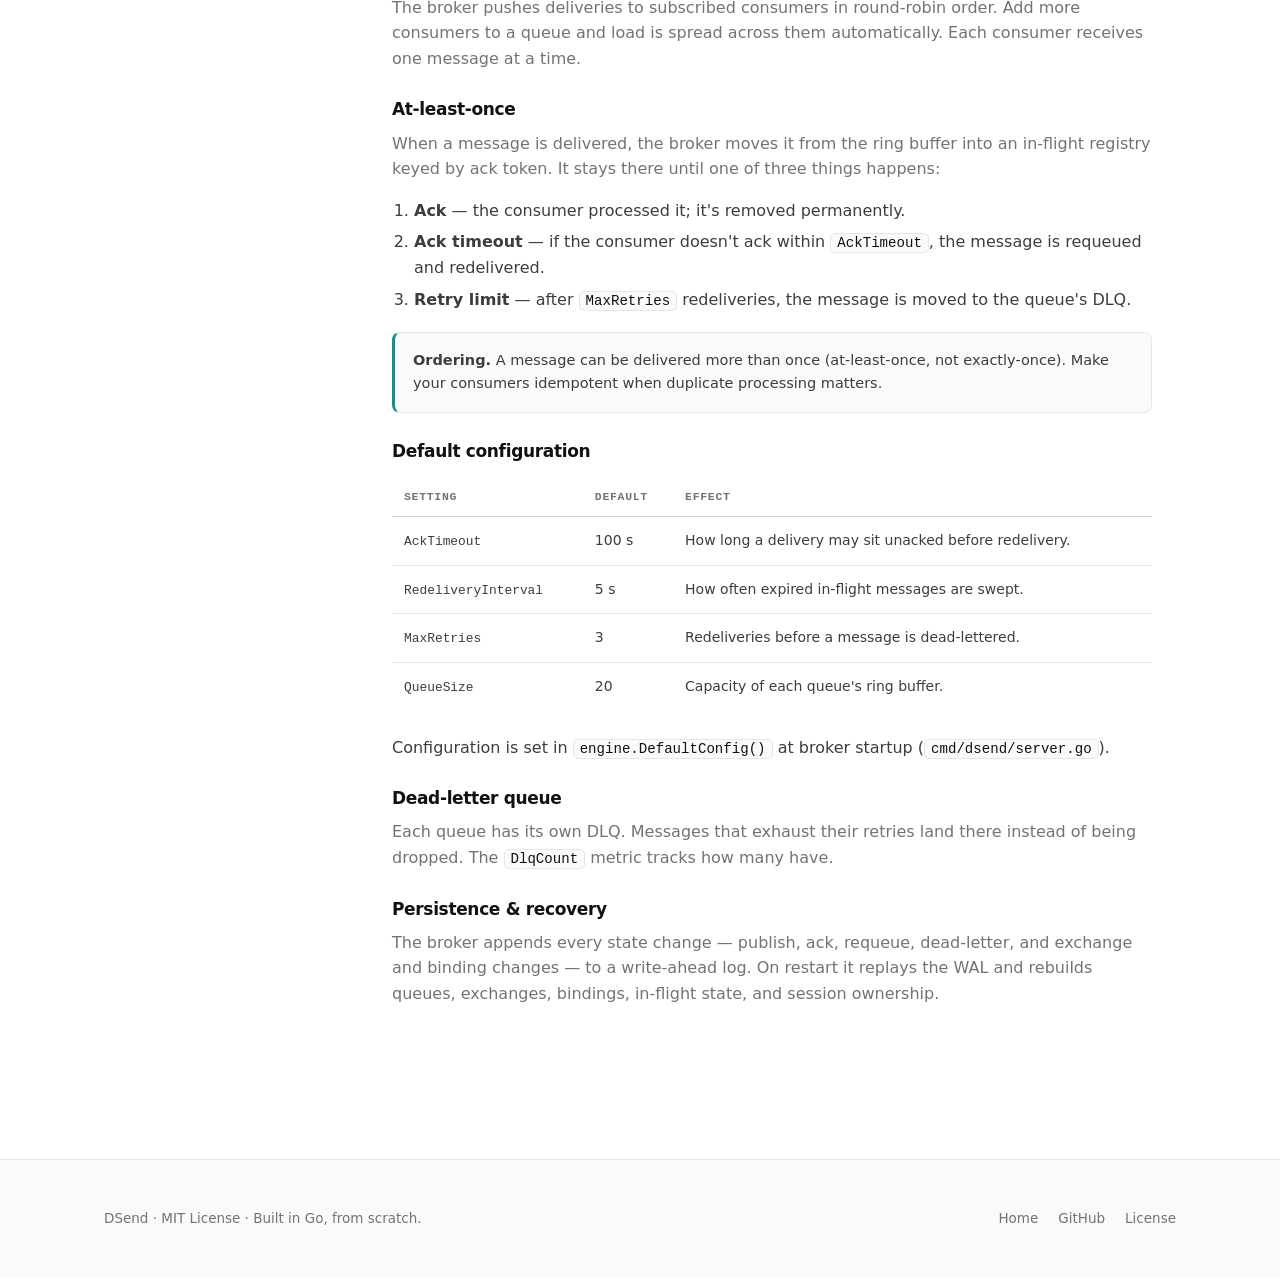
==== commit 51cf2285: "update sdk docs and readme" ====
--- a/docs/sdk.html
+++ b/docs/sdk.html
@@ -45,6 +45,9 @@
       <div class="docs-group-label">Queues</div>
       <a href="#queues">Managing queues</a>
 
+      <div class="docs-group-label">Exchanges</div>
+      <a href="#exchanges">Exchanges &amp; routing</a>
+
       <div class="docs-group-label">Observability</div>
       <a href="#observability">Metrics</a>
 
@@ -60,7 +63,7 @@
     <h1 class="doc-title">Client SDK</h1>
     <p class="doc-subtitle">
       A single Go package for everything DSend does: publish, consume, acknowledge,
-      manage queues, and read broker metrics.
+      manage queues and exchanges, and read broker metrics.
     </p>
 
     <!-- ===================== Overview ===================== -->
@@ -71,9 +74,14 @@
         It exposes two clients that mirror the broker's two roles:
       </p>
       <ul>
-        <li><code class="inline-code">Producer</code> — publishes messages and manages queues.</li>
+        <li><code class="inline-code">Producer</code> — publishes messages, manages queues, and manages exchanges and bindings.</li>
         <li><code class="inline-code">Consumer</code> — subscribes to a queue, receives deliveries, and acknowledges them.</li>
       </ul>
+      <p>
+        Publishing routes a message through an <em>exchange</em> to every bound queue whose binding
+        key matches the publish's routing key; consuming subscribes to a queue by name. See
+        <a href="#exchanges" style="text-decoration:underline">Exchanges &amp; routing</a>.
+      </p>
       <p>
         Each client holds a single persistent TCP connection to the broker and speaks the JSON
         wire protocol directly. No HTTP, no auto-reconnect, no magic — just synchronous calls and
@@ -105,6 +113,8 @@
       </div>
 
       <h3>2. Publish</h3>
+      <p>Create the queue, bind it to an exchange, then publish with a routing key. See
+        <a href="#exchanges" style="text-decoration:underline">Exchanges &amp; routing</a>.</p>
       <div class="code-block">
         <div class="code-block-head">
           <span class="code-block-name">main.go</span>
@@ -130,7 +140,12 @@
 		panic(err)
 	}
 
-	if err := p.Publish(context.Background(), "orders", "order-1042 created"); err != nil {
+	// bind "orders" to the default exchange under routing key "orders"
+	if err := p.BindQueue(context.Background(), "default", "orders", "orders"); err != nil {
+		panic(err)
+	}
+
+	if err := p.Publish(context.Background(), "default", "orders", "order-1042 created"); err != nil {
 		panic(err)
 	}
 	fmt.Println("published")
@@ -208,8 +223,8 @@
         </thead>
         <tbody>
           <tr>
-            <td><code>Publish(ctx, queueName, payload)</code></td>
-            <td>Appends a message to the named queue. Publishes to the <code>default</code> queue when <code>queueName</code> is empty.</td>
+            <td><code>Publish(ctx, exchangeName, routingKey, payload)</code></td>
+            <td>Routes a message through <code>exchangeName</code> to every bound queue whose binding matches <code>routingKey</code>. Returns <code>no route found</code> when nothing matches.</td>
           </tr>
           <tr>
             <td><code>CreateQueue(ctx, name)</code></td>
@@ -217,11 +232,31 @@
           </tr>
           <tr>
             <td><code>DeleteQueue(ctx, name)</code></td>
-            <td>Deletes a named queue.</td>
+            <td>Deletes a named queue and its bindings.</td>
           </tr>
           <tr>
             <td><code>ListQueues(ctx) ([]string, error)</code></td>
             <td>Returns the names of all queues on the broker.</td>
+          </tr>
+          <tr>
+            <td><code>CreateExchange(ctx, name, exchangeType)</code></td>
+            <td>Creates a named exchange. <code>exchangeType</code> is <code>direct</code>, <code>fanout</code>, or <code>topic</code>.</td>
+          </tr>
+          <tr>
+            <td><code>DeleteExchange(ctx, name)</code></td>
+            <td>Deletes an exchange. Fails while it still has bindings.</td>
+          </tr>
+          <tr>
+            <td><code>ListExchanges(ctx) ([]string, error)</code></td>
+            <td>Returns the names of all exchanges on the broker.</td>
+          </tr>
+          <tr>
+            <td><code>BindQueue(ctx, exchangeName, queueName, bindingKey)</code></td>
+            <td>Routes messages whose routing key matches <code>bindingKey</code> to <code>queueName</code>.</td>
+          </tr>
+          <tr>
+            <td><code>UnbindQueue(ctx, exchangeName, queueName, bindingKey)</code></td>
+            <td>Removes a binding. Publishing with that key then returns <code>no route found</code>.</td>
           </tr>
           <tr>
             <td><code>Metrics(ctx) (*BrokerMetrics, error)</code></td>
@@ -246,10 +281,11 @@
       </p>
       <div class="callout">
         <div>
-          <strong>Create queues before publishing.</strong> Only the <code class="inline-code">default</code>
-          queue is auto-created at broker startup. Publishing or subscribing to a queue that doesn't exist
-          returns <code class="inline-code">queue does not exist</code>. Use
-          <code class="inline-code">CreateQueue</code> first (see below).
+          <strong>Bind queues before publishing.</strong> Only the <code class="inline-code">default</code>
+          exchange is pre-bound to the <code class="inline-code">default</code> queue at broker startup.
+          A publish whose routing key matches no binding returns
+          <code class="inline-code">no route found</code>. Create the queue and
+          <code class="inline-code">BindQueue</code> it to an exchange before publishing to it.
         </div>
       </div>
       <div class="code-block">
@@ -260,14 +296,17 @@
 <pre><code>ctx, cancel := context.WithTimeout(context.Background(), 5*time.Second)
 defer cancel()
 
-// Named queue — create it first, then publish.
+// Named queue — create it, bind it, then publish.
 if err := p.CreateQueue(ctx, "emails"); err != nil {
 	panic(err)
 }
-err := p.Publish(ctx, "emails", `{"to":"ada@example.com","subject":"hi"}`)
-
-// Default queue — exists at startup, no name required.
-err = p.Publish(ctx, "", "hello, world")</code></pre>
+if err := p.BindQueue(ctx, "default", "emails", "emails"); err != nil {
+	panic(err)
+}
+err := p.Publish(ctx, "default", "emails", `{"to":"ada@example.com","subject":"hi"}`)
+
+// Default queue — pre-bound to the default exchange at startup.
+err = p.Publish(ctx, "default", "default", "hello, world")</code></pre>
       </div>
       <div class="callout">
         <div>
@@ -382,13 +421,15 @@
       <p>
         A queue is an isolated, fixed-capacity in-memory ring buffer with its own consumers, in-flight
         messages, DLQ, and metrics. The <code class="inline-code">default</code> queue is created at broker
-        startup; every other queue must be created explicitly before it can be published to or consumed from.
+        startup and pre-bound to the default exchange; every other queue must be created and bound to an
+        exchange before it can receive messages.
       </p>
       <ul>
-        <li><strong>Auto-created</strong> — the <code class="inline-code">default</code> queue exists as soon as the broker starts.</li>
+        <li><strong>Auto-created</strong> — the <code class="inline-code">default</code> queue exists as soon as the broker starts, bound to the <code class="inline-code">default</code> exchange.</li>
         <li><strong>Explicit creation</strong> — <code class="inline-code">CreateQueue</code> or <code class="inline-code">dsend queue create</code> for named queues.</li>
+        <li><strong>Binding</strong> — a queue only receives messages routed to it by an exchange binding. See <a href="#exchanges" style="text-decoration:underline">Exchanges &amp; routing</a>.</li>
         <li><strong>Capacity</strong> — 20 messages per queue by default (see <a href="#semantics" style="text-decoration:underline">configuration</a>).</li>
-        <li><strong>Deletion</strong> — <code class="inline-code">DeleteQueue</code> removes the queue from the broker.</li>
+        <li><strong>Deletion</strong> — <code class="inline-code">DeleteQueue</code> removes the queue and its bindings from the broker.</li>
       </ul>
       <div class="code-block terminal">
         <div class="code-block-head">
@@ -398,11 +439,135 @@
 <pre><code><span class="prompt">$</span> ./dsend queue create orders
 <span class="tok-str">Queue created successfully</span>
 
+<span class="prompt">$</span> ./dsend queue bind default orders orders
+<span class="tok-str">Queue bounded successfully</span>
+
 <span class="prompt">$</span> ./dsend queue list
 <span class="tok-str">Queues: [default orders]</span>
 
 <span class="prompt">$</span> ./dsend queue delete orders
 <span class="tok-str">Queue deleted successfully</span></code></pre>
+      </div>
+    </section>
+
+    <!-- ===================== Exchanges ===================== -->
+    <section id="exchanges">
+      <h2>Exchanges &amp; routing</h2>
+      <p>
+        A queue never receives a message directly. Producers publish to an <em>exchange</em>, and the
+        exchange routes the message to every queue bound to it whose binding key matches the publish's
+        routing key.
+      </p>
+
+      <h3>Exchange types</h3>
+      <table>
+        <thead>
+          <tr><th>Type</th><th>Routing rule</th><th>Best for</th></tr>
+        </thead>
+        <tbody>
+          <tr>
+            <td><code>direct</code></td>
+            <td>Routing key must exactly match the binding key.</td>
+            <td>One-to-one task routing — a key per queue.</td>
+          </tr>
+          <tr>
+            <td><code>fanout</code></td>
+            <td>Every bound queue receives every message; the routing key is ignored.</td>
+            <td>Broadcasts and event fan-out.</td>
+          </tr>
+          <tr>
+            <td><code>topic</code></td>
+            <td>Binding keys support <code>*</code> (one dot-separated segment) and <code>#</code> (zero or more segments).</td>
+            <td>Pattern-based routing across event namespaces.</td>
+          </tr>
+        </tbody>
+      </table>
+
+      <h3>Default exchange</h3>
+      <p>
+        The broker auto-creates a <code class="inline-code">default</code> exchange of type
+        <code class="inline-code">direct</code> at startup and pre-binds the
+        <code class="inline-code">default</code> queue to it with binding key
+        <code class="inline-code">default</code>. The default exchange is reserved: it can't be created
+        again or deleted.
+      </p>
+
+      <h3>Binding keys</h3>
+      <p>
+        A binding key is non-empty, at most 255 characters, and dot-separated into segments. Each
+        segment is letters, digits, <code class="inline-code">_</code>, or
+        <code class="inline-code">-</code>. On topic exchanges, <code class="inline-code">*</code>
+        matches a single segment and <code class="inline-code">#</code> matches zero or more but only as
+        the final segment. Invalid keys (empty, empty segments, or a misplaced
+        <code class="inline-code">#</code>) are rejected with
+        <code class="inline-code">binding key is invalid</code>.
+      </p>
+      <div class="code-block">
+        <div class="code-block-head">
+          <span class="code-block-name">exchanges.go</span>
+          <button class="code-copy" data-copy>Copy</button>
+        </div>
+<pre><code>// a topic exchange for event namespaces
+if err := p.CreateExchange(ctx, "events", "topic"); err != nil {
+	panic(err)
+}
+
+if err := p.CreateQueue(ctx, "orders"); err != nil {
+	panic(err)
+}
+if err := p.CreateQueue(ctx, "audit"); err != nil {
+	panic(err)
+}
+
+// "orders.*" routes order events to the orders queue;
+// "events.#" catches every event for the audit queue.
+if err := p.BindQueue(ctx, "events", "orders", "orders.*"); err != nil {
+	panic(err)
+}
+if err := p.BindQueue(ctx, "events", "audit", "events.#"); err != nil {
+	panic(err)
+}
+
+if err := p.Publish(ctx, "events", "orders.created", "order-1042 created"); err != nil {
+	panic(err)
+}
+if err := p.Publish(ctx, "events", "orders.shipped", "order-1042 shipped"); err != nil {
+	panic(err)
+}</code></pre>
+      </div>
+      <div class="callout">
+        <div>
+          <strong>No route is an error.</strong> Publishing when no binding matches returns
+          <code class="inline-code">no route found</code>. After
+          <code class="inline-code">UnbindQueue</code>, publishes for that key fail instead of silently
+          disappearing.
+        </div>
+      </div>
+      <div class="callout">
+        <div>
+          <strong>Deleting exchanges.</strong> <code class="inline-code">DeleteExchange</code> refuses to
+          remove an exchange that still has bindings. Unbind or delete its bound queues first.
+        </div>
+      </div>
+      <div class="code-block terminal">
+        <div class="code-block-head">
+          <span class="code-block-name">cli</span>
+          <button class="code-copy" data-copy>Copy</button>
+        </div>
+<pre><code><span class="prompt">$</span> ./dsend exchange create events topic
+<span class="tok-str">Exchange created successfully</span>
+
+<span class="prompt">$</span> ./dsend queue create orders
+<span class="tok-str">Queue created successfully</span>
+
+<span class="prompt">$</span> ./dsend queue bind events orders "orders.*"
+<span class="tok-str">Queue bounded successfully</span>
+
+<span class="prompt">$</span> ./dsend publish --exchange events "orders.created" "order-1042 created"
+<span class="tok-str">Message Sent successfully</span>
+
+<span class="prompt">$</span> ./dsend exchange list
+<span class="tok-str">Exchanges: [default events]</span></code></pre>
       </div>
     </section>
 
@@ -496,14 +661,26 @@
             <td>Starts the broker on <code>127.0.0.1:8080</code> with the WAL at <code>./data/wal.log</code>.</td>
           </tr>
           <tr>
-            <td><code>dsend publish [--queue &lt;name&gt;] "&lt;message&gt;"</code></td>
-            <td>Publishes a message. Defaults to the <code>default</code> queue.</td>
+            <td><code>dsend publish [--exchange &lt;name&gt;] &lt;routingKey&gt; "&lt;message&gt;"</code></td>
+            <td>Publishes a message through the named exchange under the given routing key. Defaults to the <code>default</code> exchange.</td>
           </tr>
           <tr>
             <td><code>dsend subscribe [--queue &lt;name&gt;]</code></td>
             <td>Subscribes, receives messages, and acks each one. Ctrl-C to stop.</td>
           </tr>
           <tr>
+            <td><code>dsend exchange create &lt;name&gt; &lt;type&gt;</code></td>
+            <td>Creates an exchange (<code>direct</code>, <code>fanout</code>, or <code>topic</code>).</td>
+          </tr>
+          <tr>
+            <td><code>dsend exchange delete &lt;name&gt;</code></td>
+            <td>Deletes an exchange that has no bindings.</td>
+          </tr>
+          <tr>
+            <td><code>dsend exchange list</code></td>
+            <td>Lists all exchange names.</td>
+          </tr>
+          <tr>
             <td><code>dsend metrics [--queue &lt;name&gt;]</code></td>
             <td>Prints broker metrics. Scopes to one queue with <code>--queue</code>.</td>
           </tr>
@@ -518,6 +695,14 @@
           <tr>
             <td><code>dsend queue list</code></td>
             <td>Lists all queue names.</td>
+          </tr>
+          <tr>
+            <td><code>dsend queue bind &lt;exchange&gt; &lt;queue&gt; &lt;bindingKey&gt;</code></td>
+            <td>Routes matching messages from the exchange to the queue.</td>
+          </tr>
+          <tr>
+            <td><code>dsend queue unbind &lt;exchange&gt; &lt;queue&gt; &lt;bindingKey&gt;</code></td>
+            <td>Removes a binding.</td>
           </tr>
         </tbody>
       </table>
@@ -546,7 +731,7 @@
           <tr><th>Type</th><th>Sent by</th><th>Purpose</th></tr>
         </thead>
         <tbody>
-          <tr><td><code>publish</code></td><td>Producer</td><td>Append a message to a queue.</td></tr>
+          <tr><td><code>publish</code></td><td>Producer</td><td>Route a message through an exchange to bound queues.</td></tr>
           <tr><td><code>subscribe</code></td><td>Consumer</td><td>Register a consumer session for a queue.</td></tr>
           <tr><td><code>ack</code></td><td>Consumer</td><td>Acknowledge a delivery by token.</td></tr>
           <tr><td><code>unsubscribe</code></td><td>Consumer</td><td>Leave the queue's round-robin rotation.</td></tr>
@@ -554,6 +739,11 @@
           <tr><td><code>create_queue</code></td><td>Producer</td><td>Create a named queue.</td></tr>
           <tr><td><code>delete_queue</code></td><td>Producer</td><td>Delete a named queue.</td></tr>
           <tr><td><code>list_queues</code></td><td>Producer</td><td>List all queue names.</td></tr>
+          <tr><td><code>bind_queue</code></td><td>Producer</td><td>Bind a queue to an exchange with a binding key.</td></tr>
+          <tr><td><code>unbind_queue</code></td><td>Producer</td><td>Remove a binding.</td></tr>
+          <tr><td><code>create_exchange</code></td><td>Producer</td><td>Create an exchange with a type.</td></tr>
+          <tr><td><code>delete_exchange</code></td><td>Producer</td><td>Delete an exchange without bindings.</td></tr>
+          <tr><td><code>list_exchanges</code></td><td>Producer</td><td>List all exchange names.</td></tr>
         </tbody>
       </table>
 
@@ -563,7 +753,14 @@
           <span class="code-block-name">client → broker</span>
           <button class="code-copy" data-copy>Copy</button>
         </div>
-<pre><code>{"type":"publish","queue":"orders","message":{"payload":"order-1042 created"}}</code></pre>
+<pre><code>{"type":"publish","exchange":"default","routing_key":"orders","message":{"payload":"order-1042 created"}}</code></pre>
+      </div>
+      <div class="code-block">
+        <div class="code-block-head">
+          <span class="code-block-name">client → broker (bind)</span>
+          <button class="code-copy" data-copy>Copy</button>
+        </div>
+<pre><code>{"type":"bind_queue","exchange":"default","queue":"orders","binding_key":"orders"}</code></pre>
       </div>
       <div class="code-block">
         <div class="code-block-head">
@@ -643,9 +840,9 @@
 
       <h3>Persistence &amp; recovery</h3>
       <p>
-        The broker appends every state change — publish, ack, requeue, dead-letter — to a
-        write-ahead log. On restart it replays the WAL and rebuilds queues, in-flight state, and session
-        ownership.
+        The broker appends every state change — publish, ack, requeue, dead-letter, and exchange and
+        binding changes — to a write-ahead log. On restart it replays the WAL and rebuilds queues,
+        exchanges, bindings, in-flight state, and session ownership.
       </p>
     </section>
 
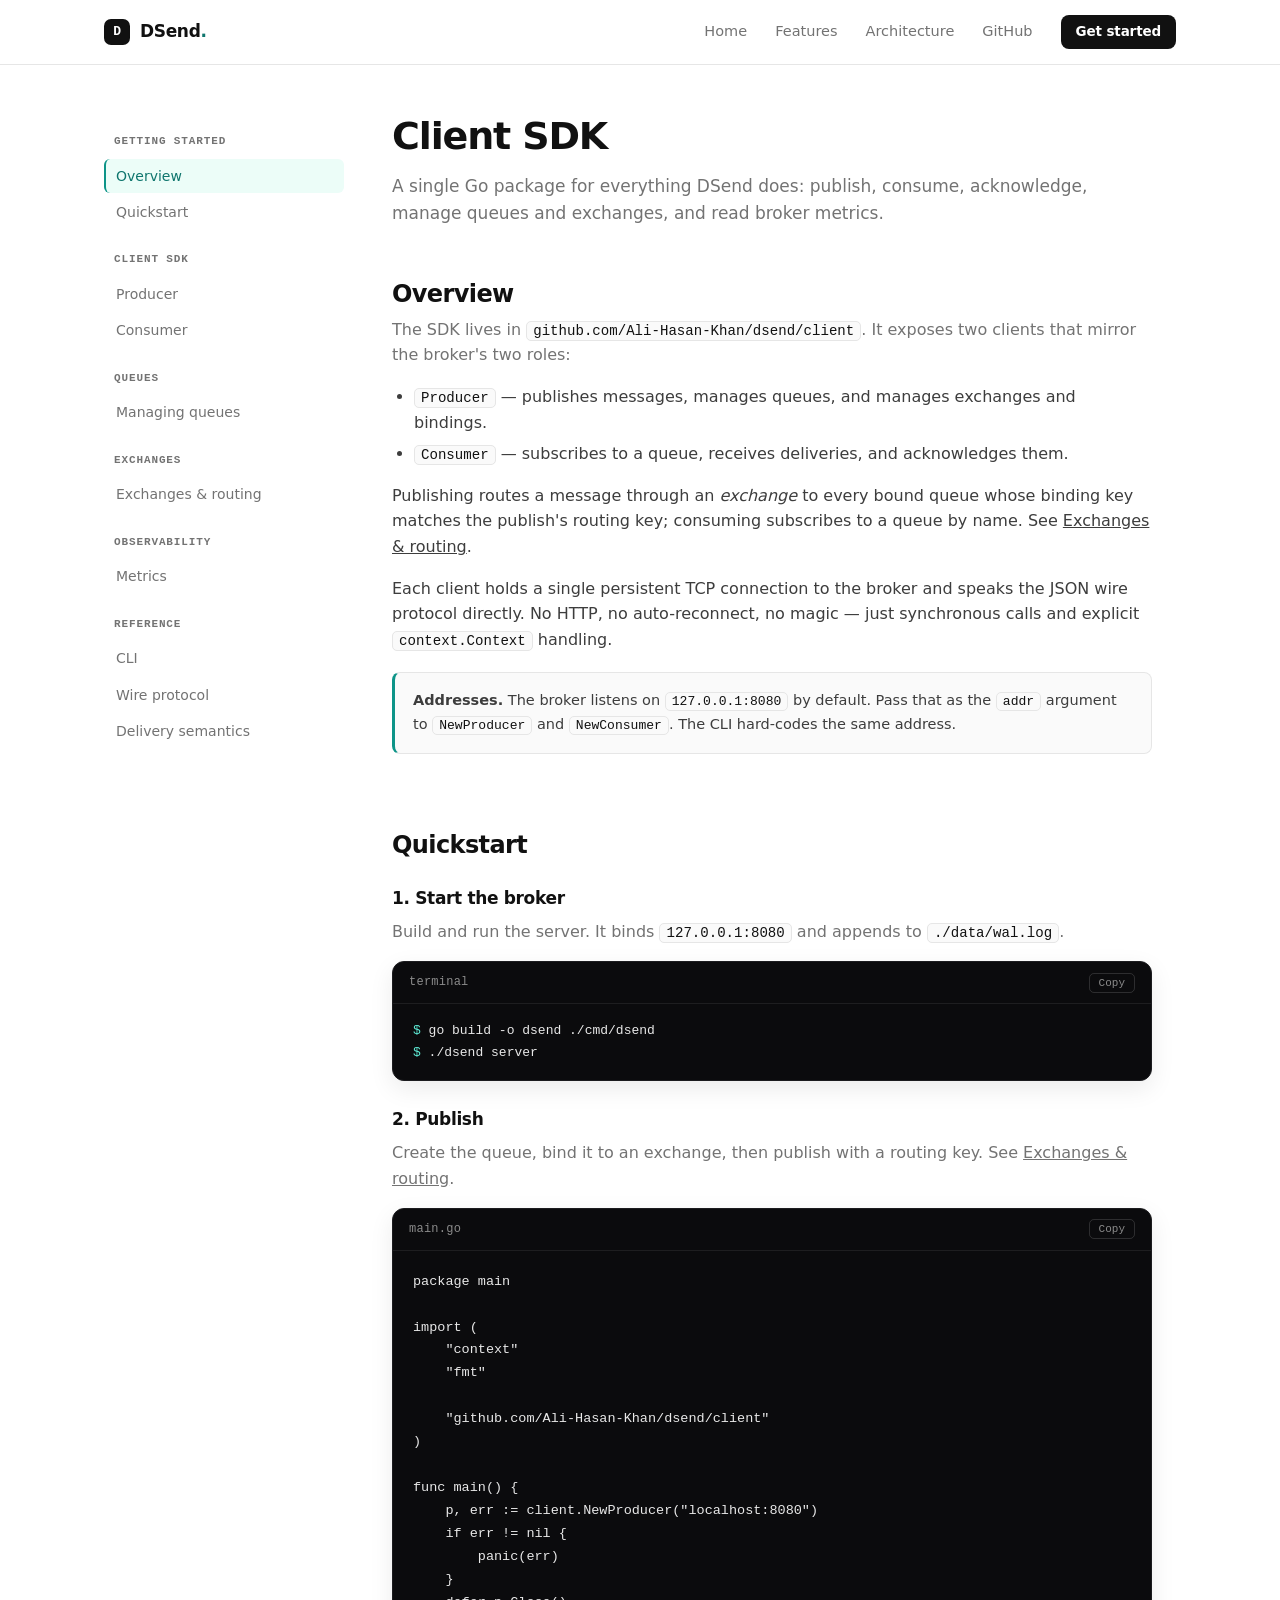
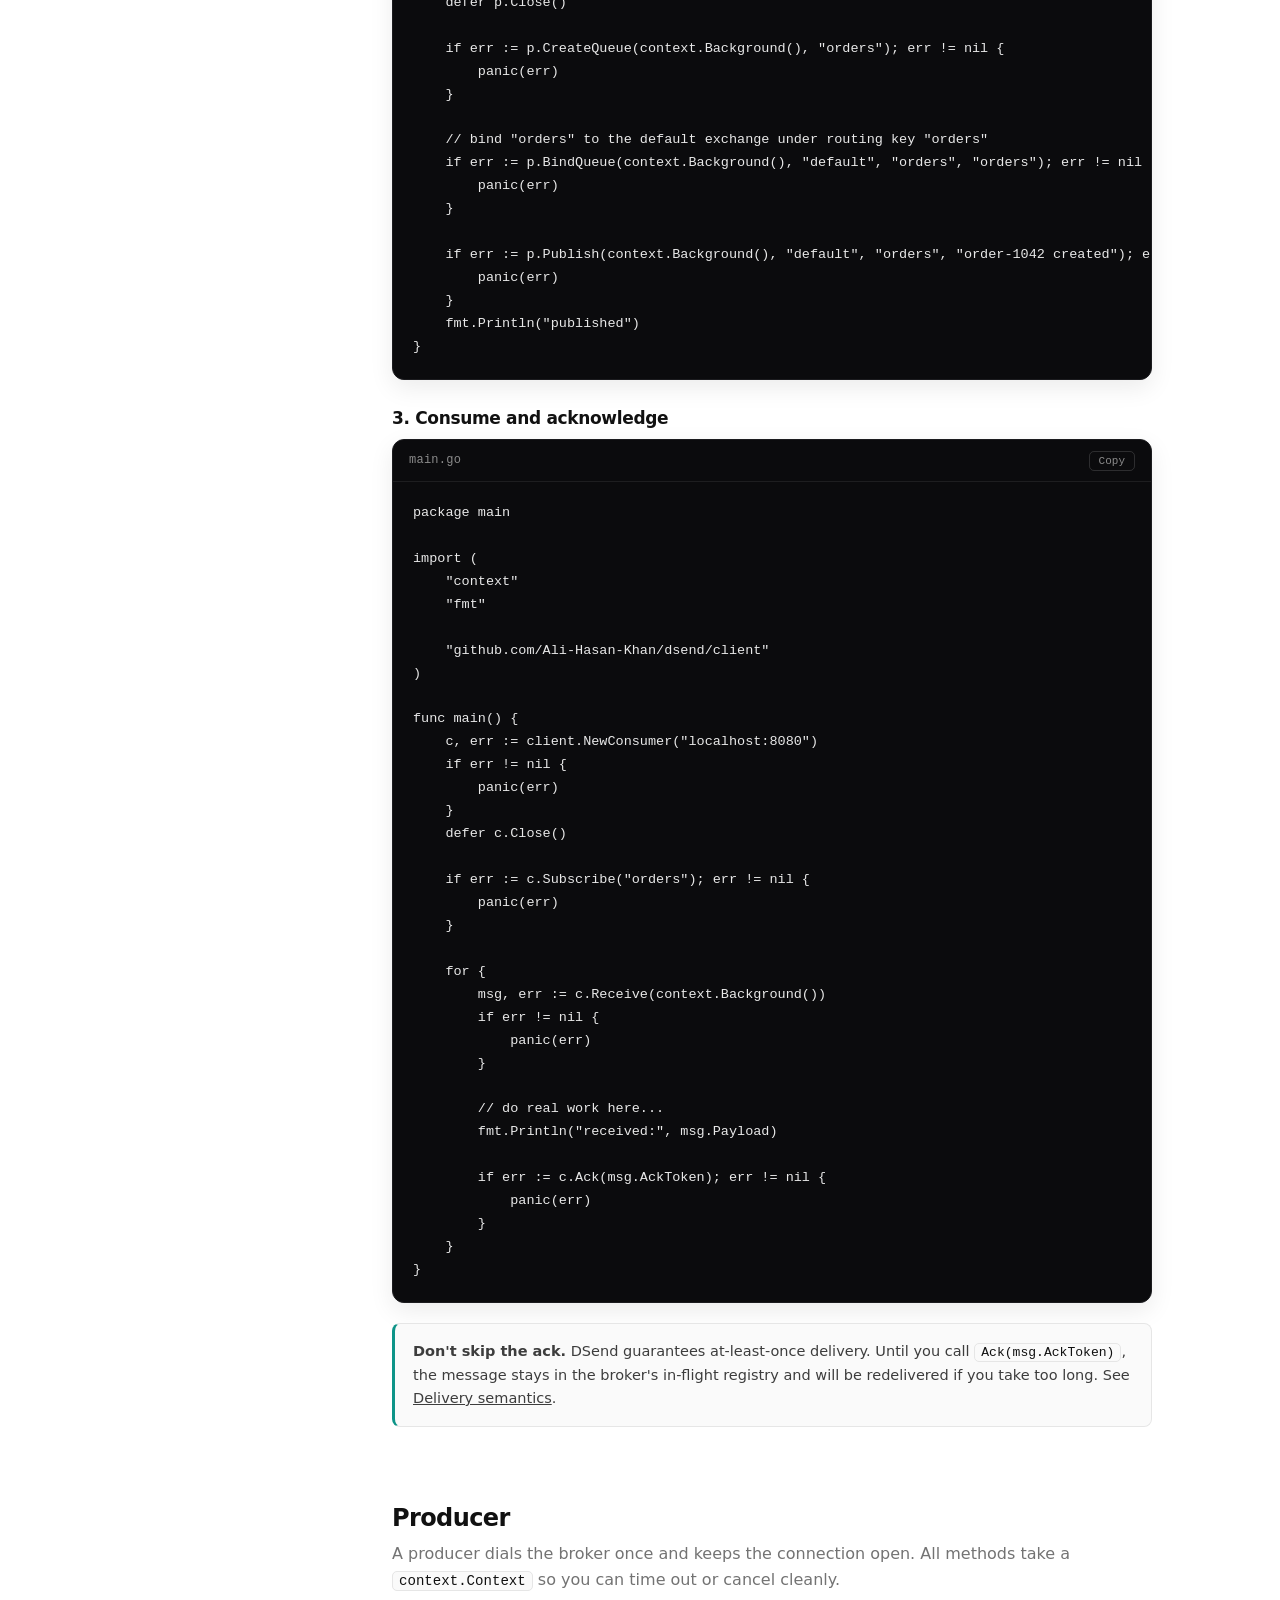
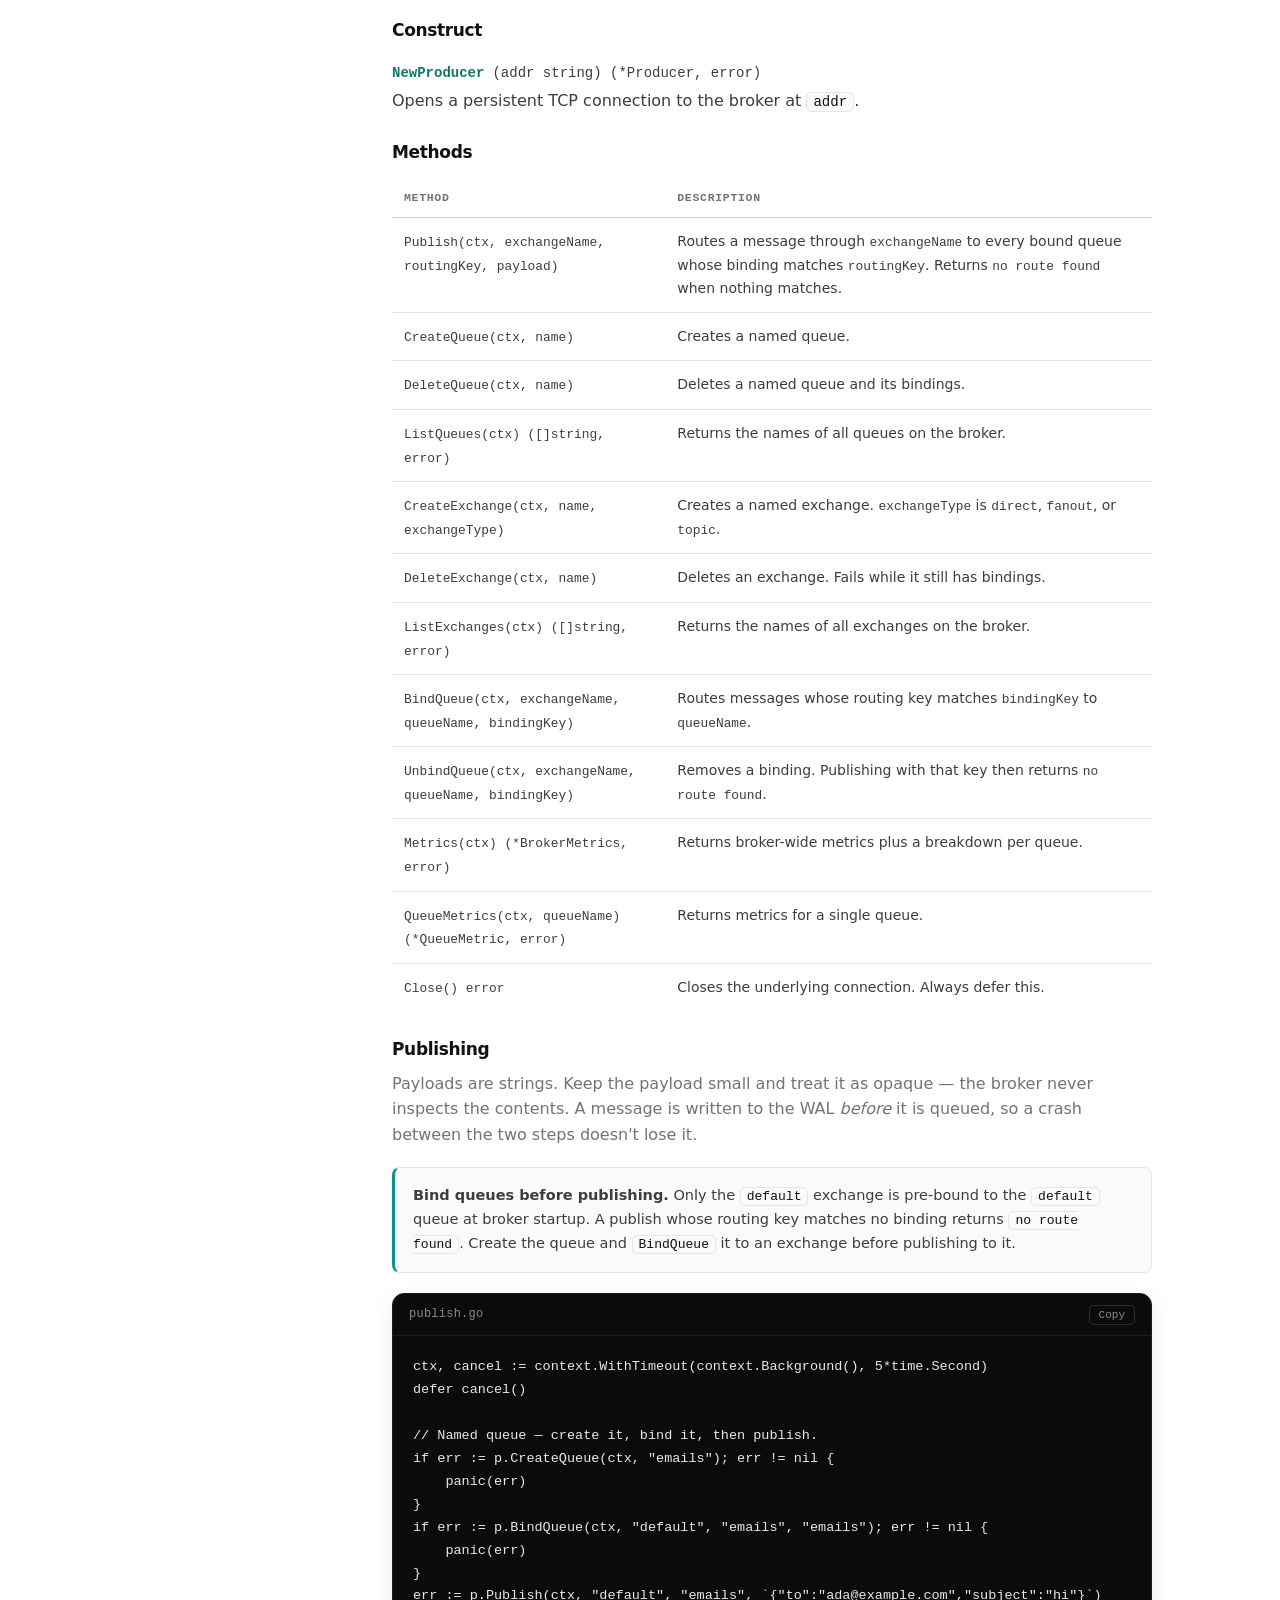
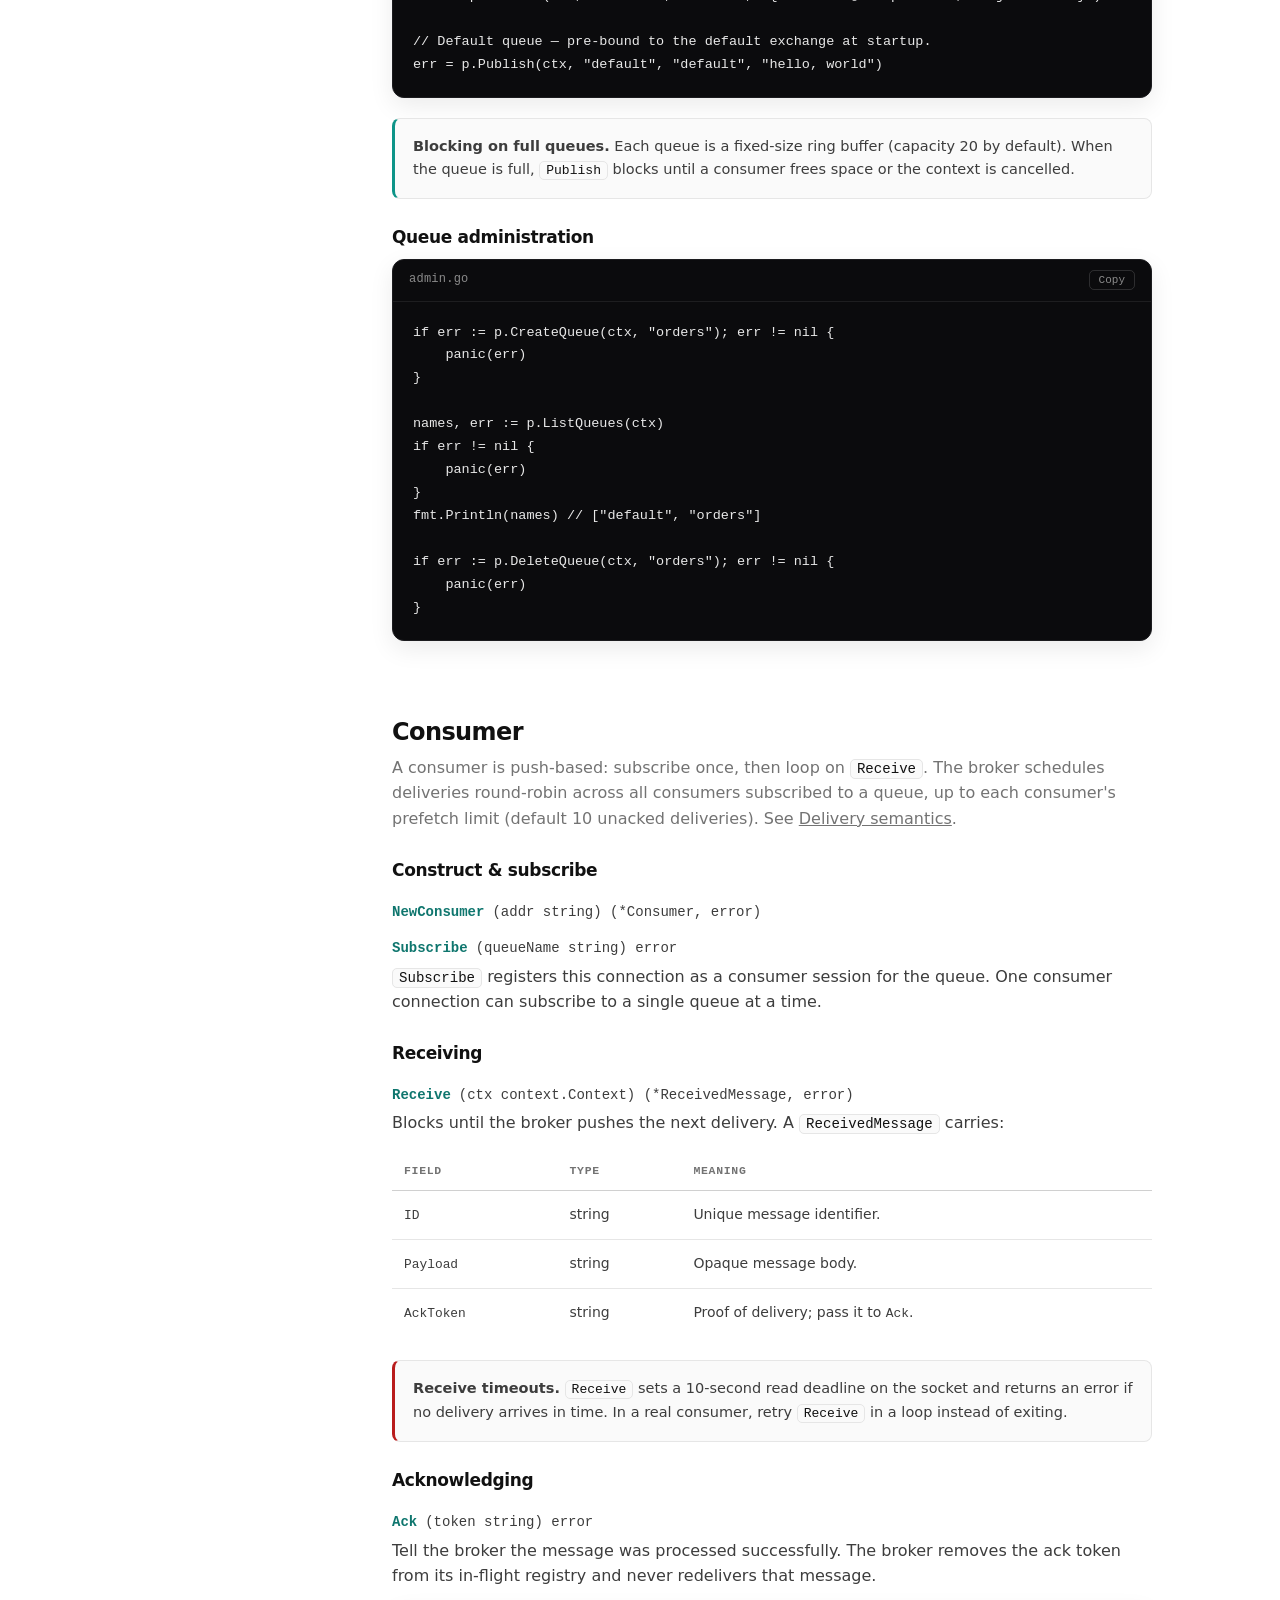
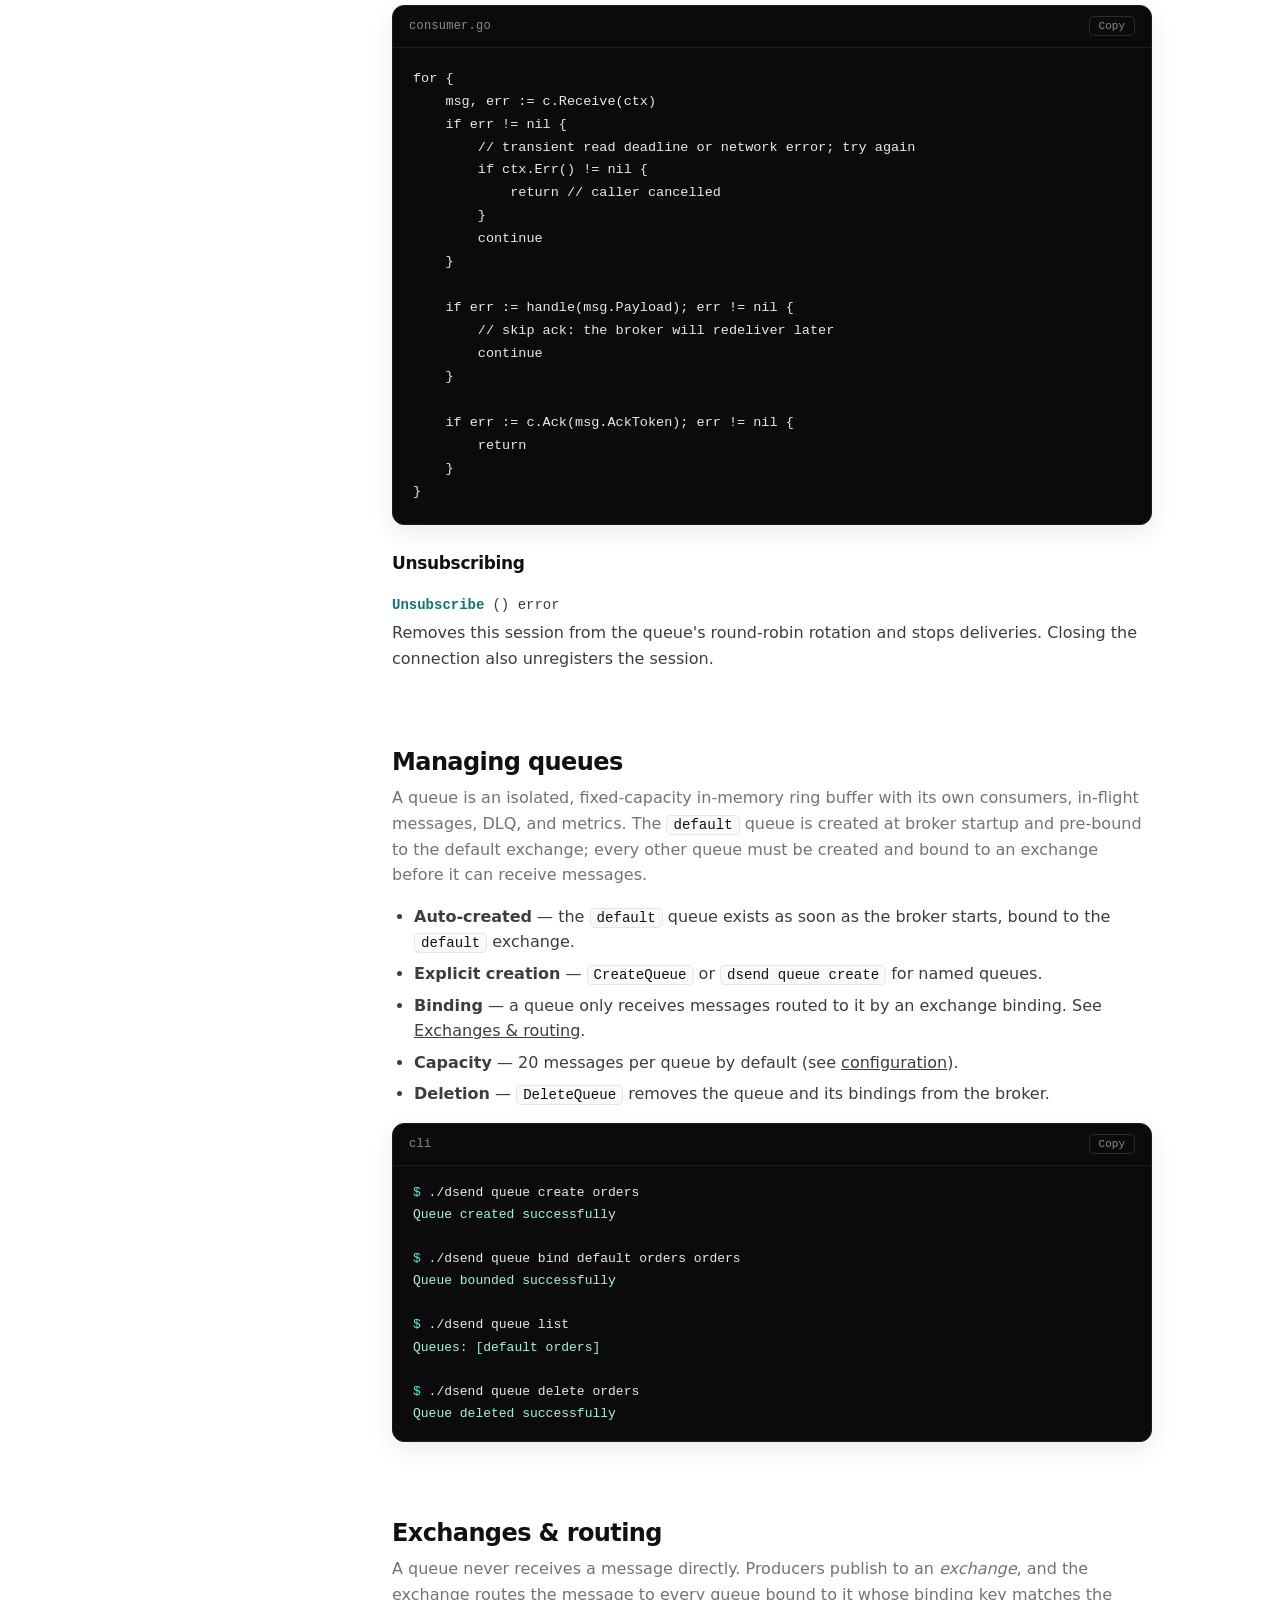
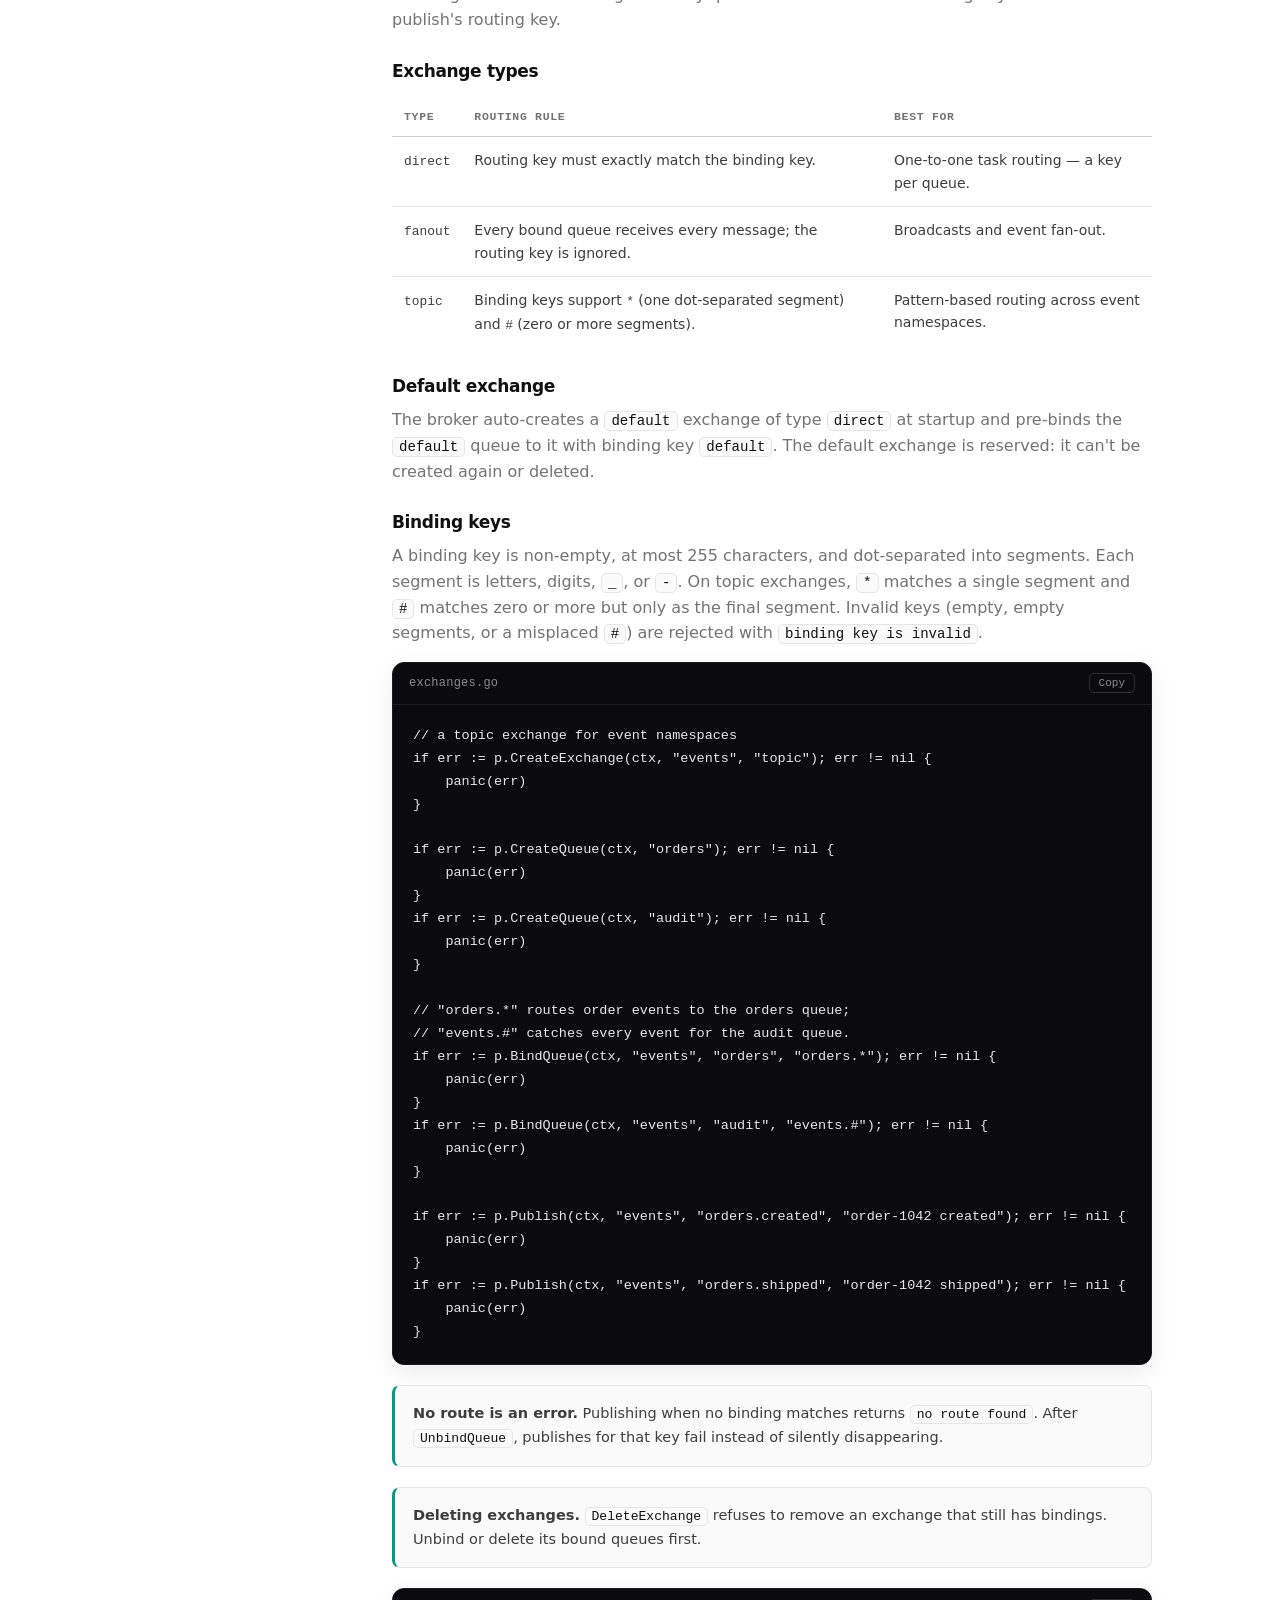
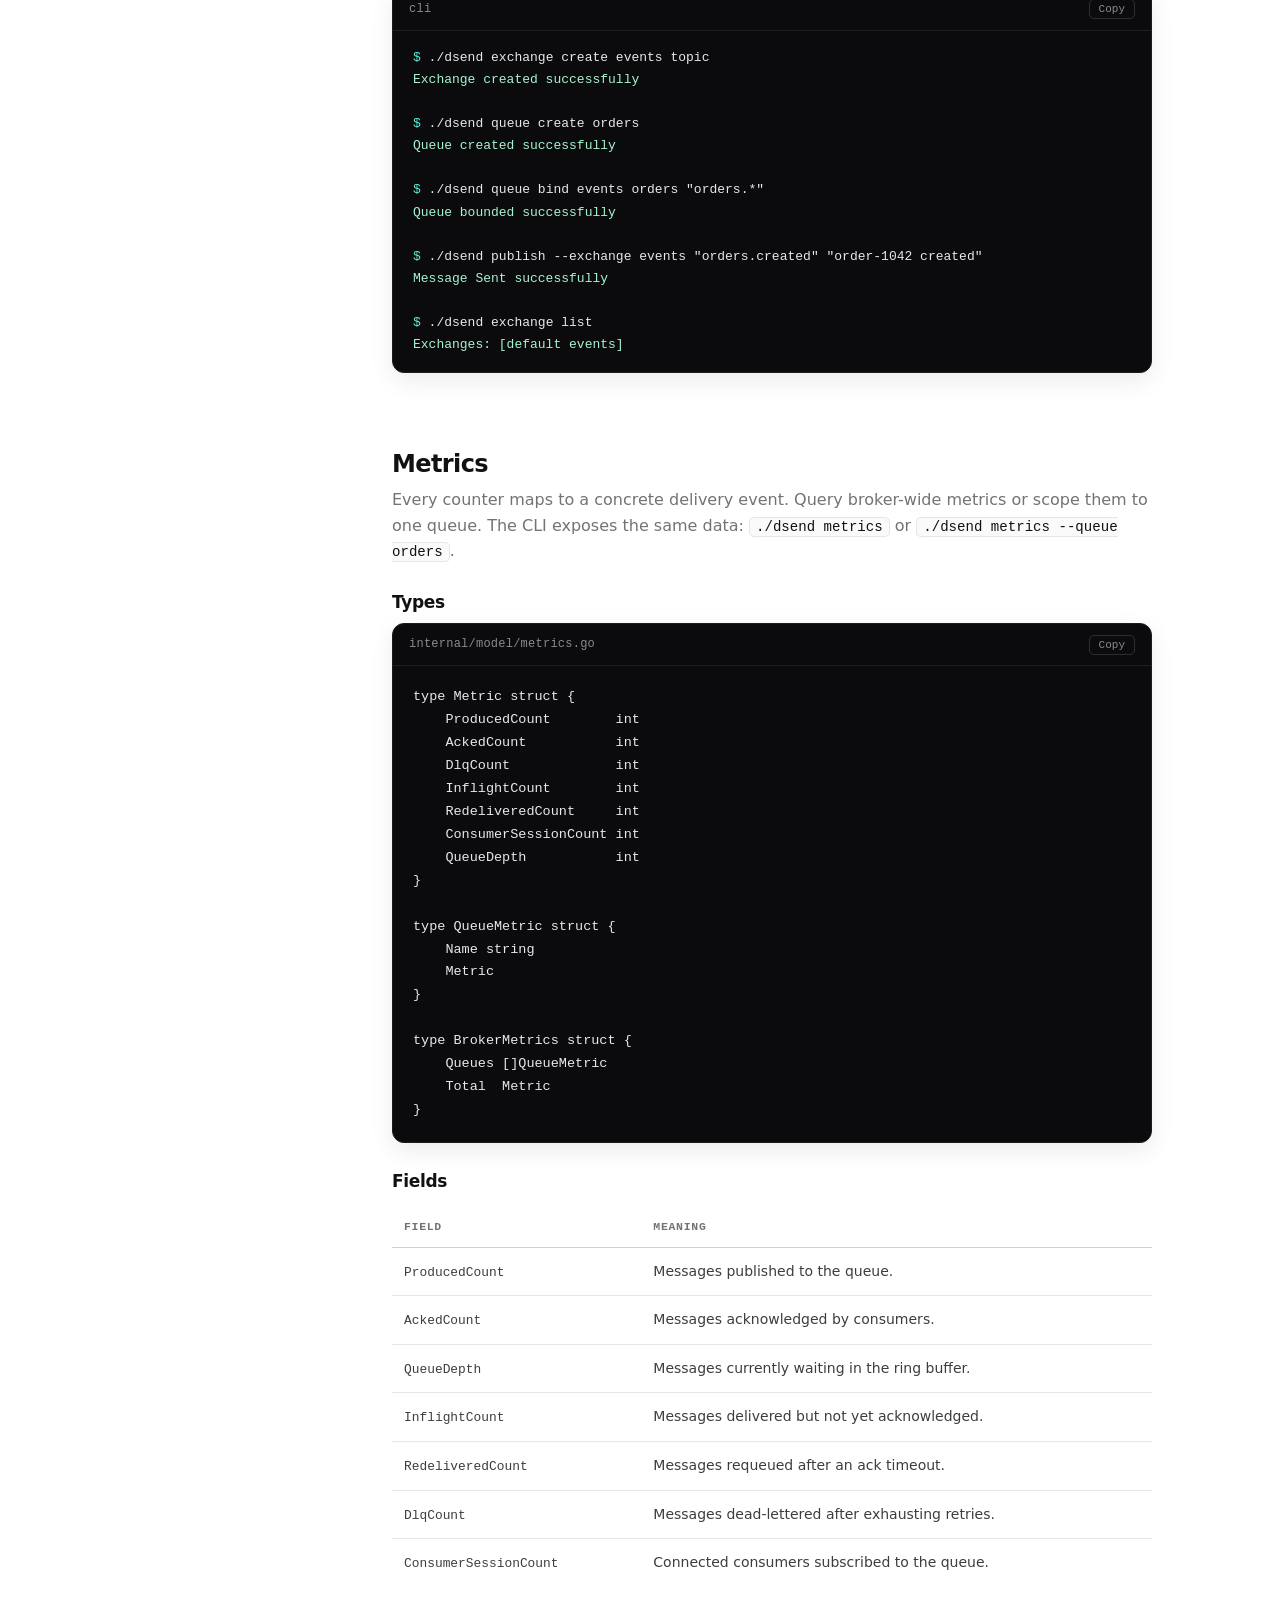
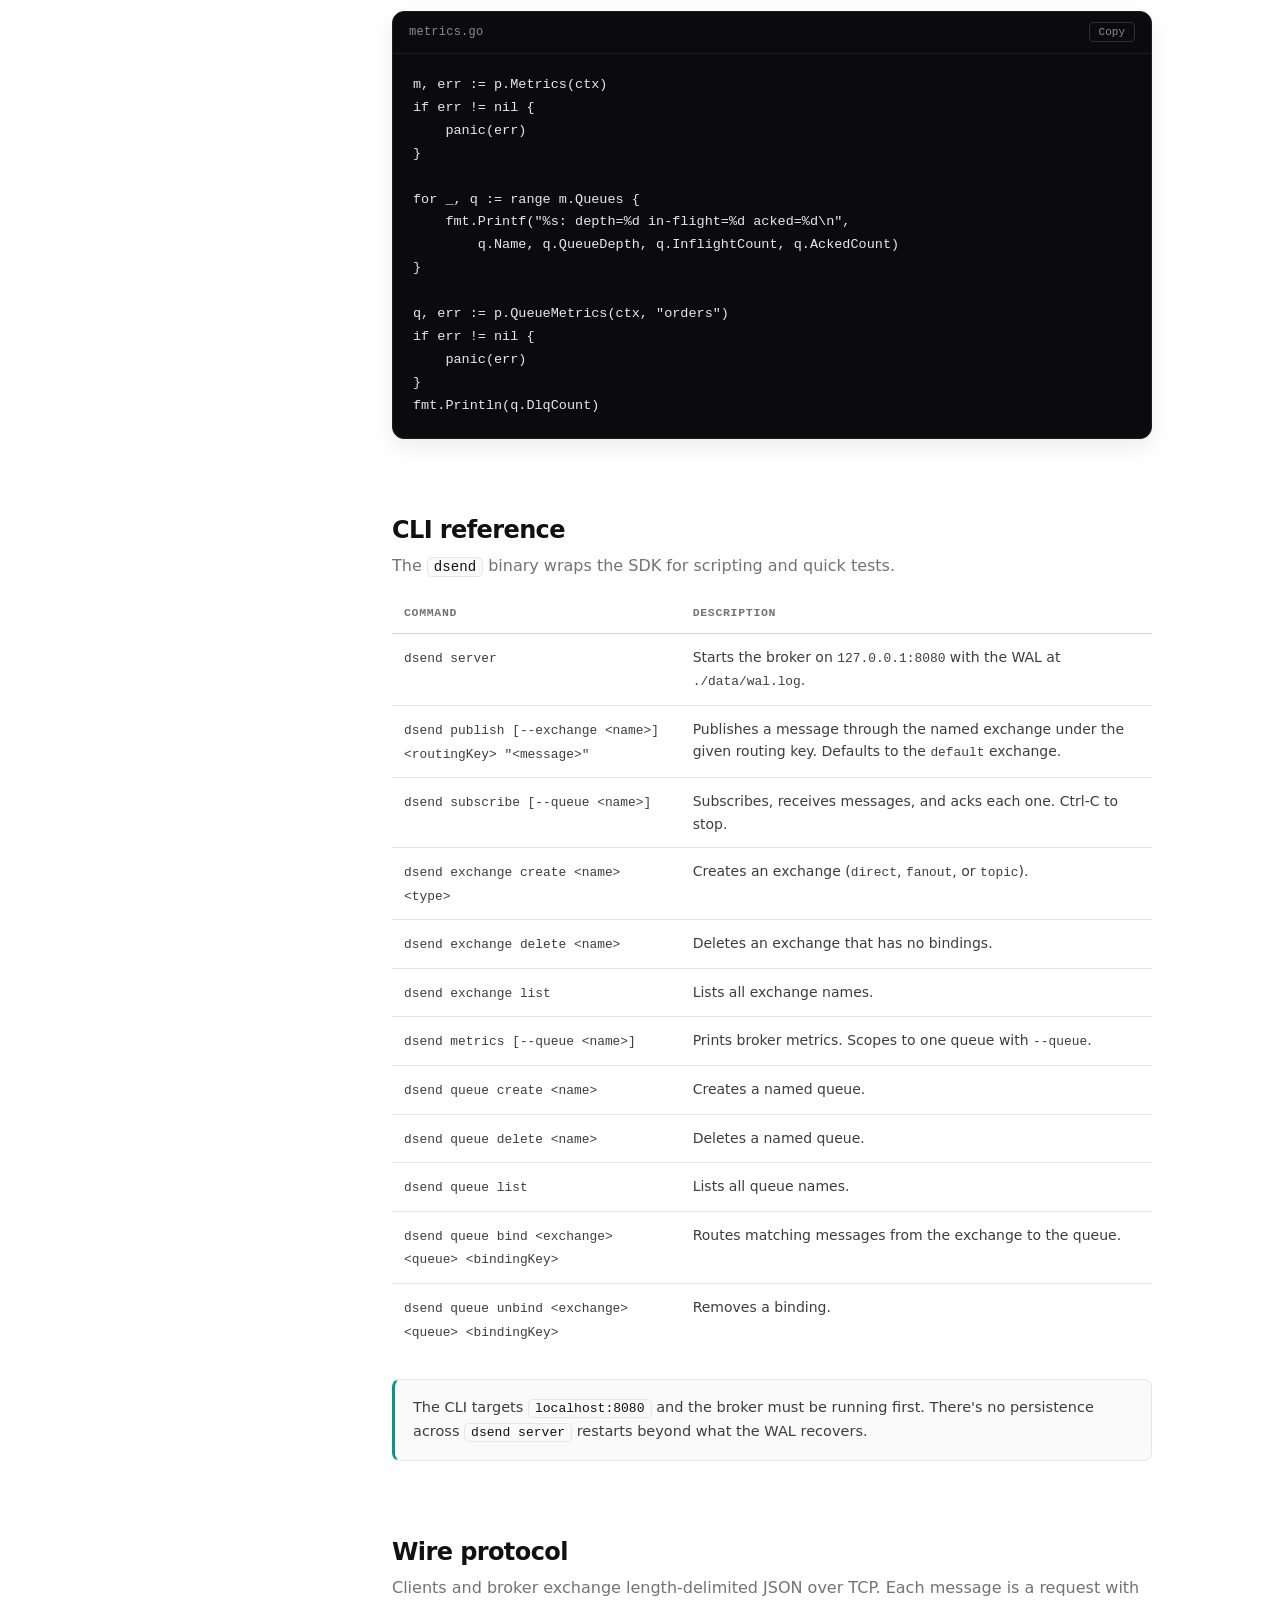
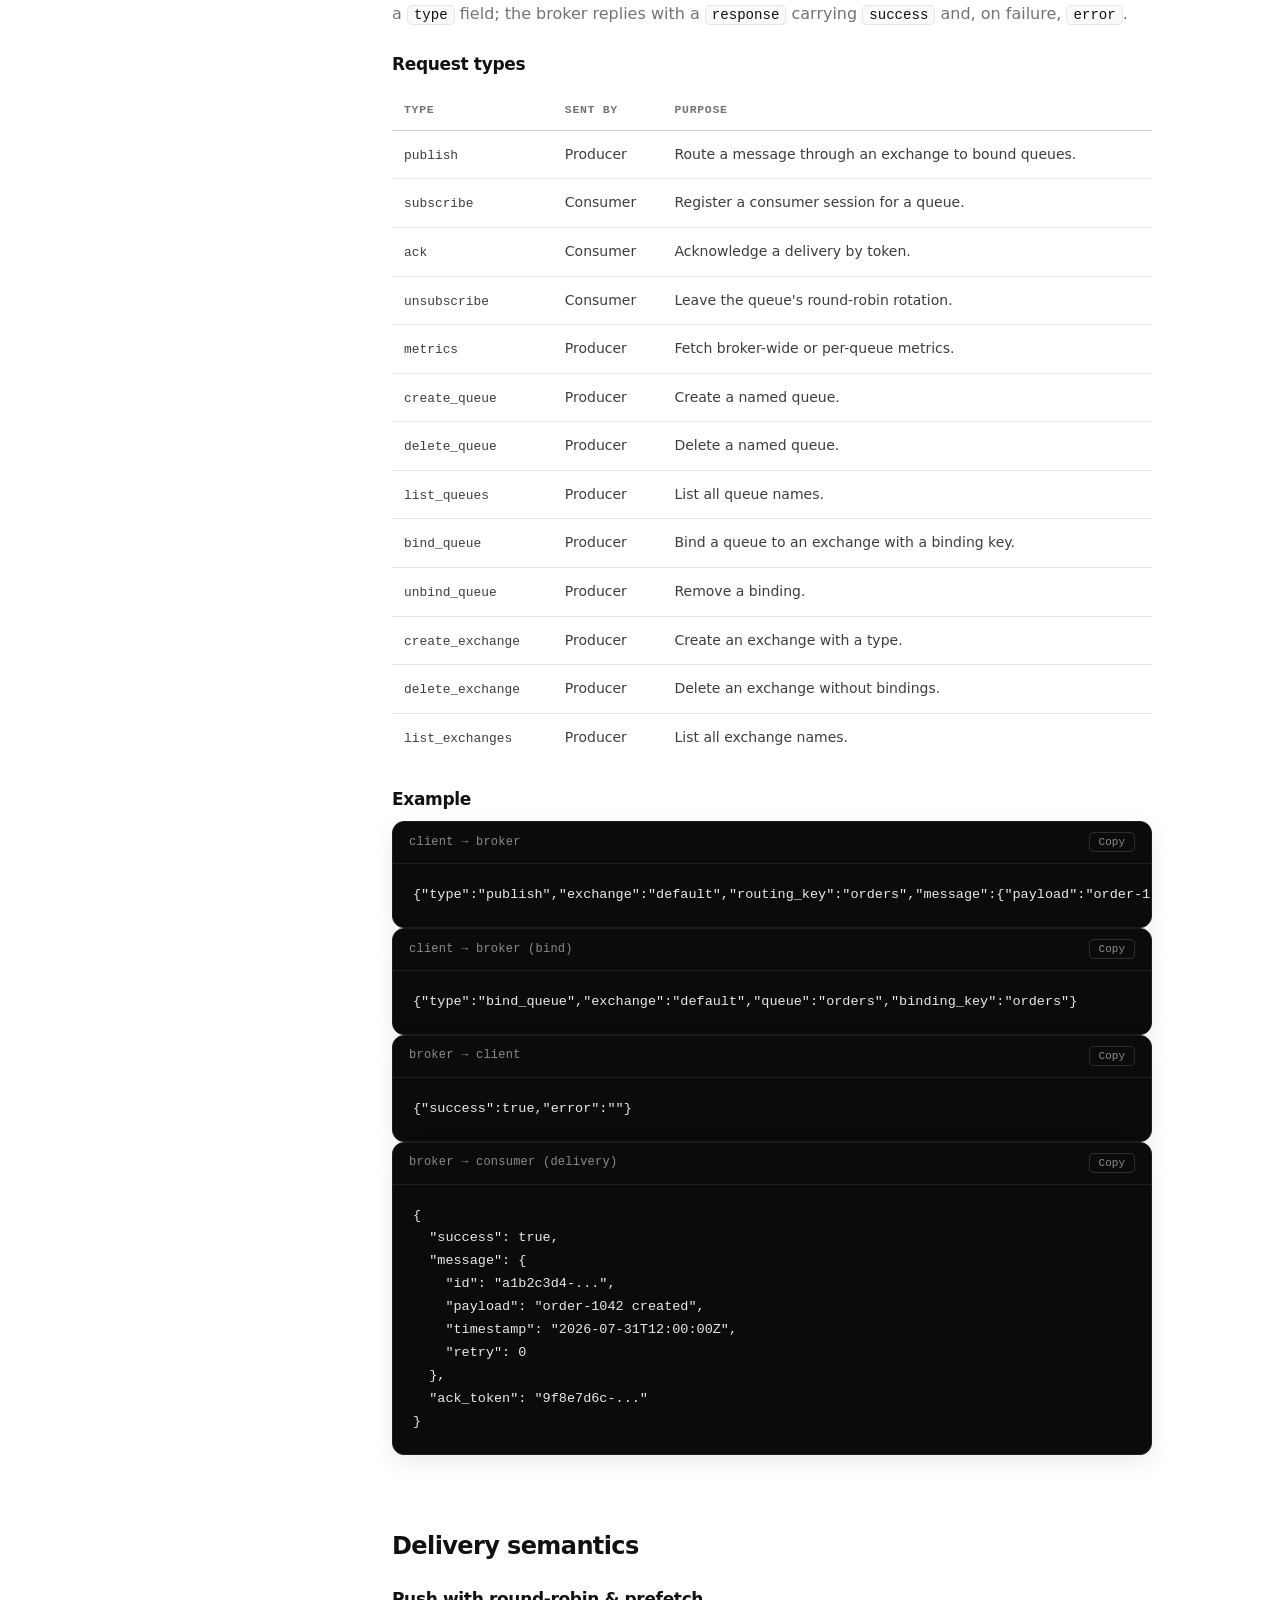
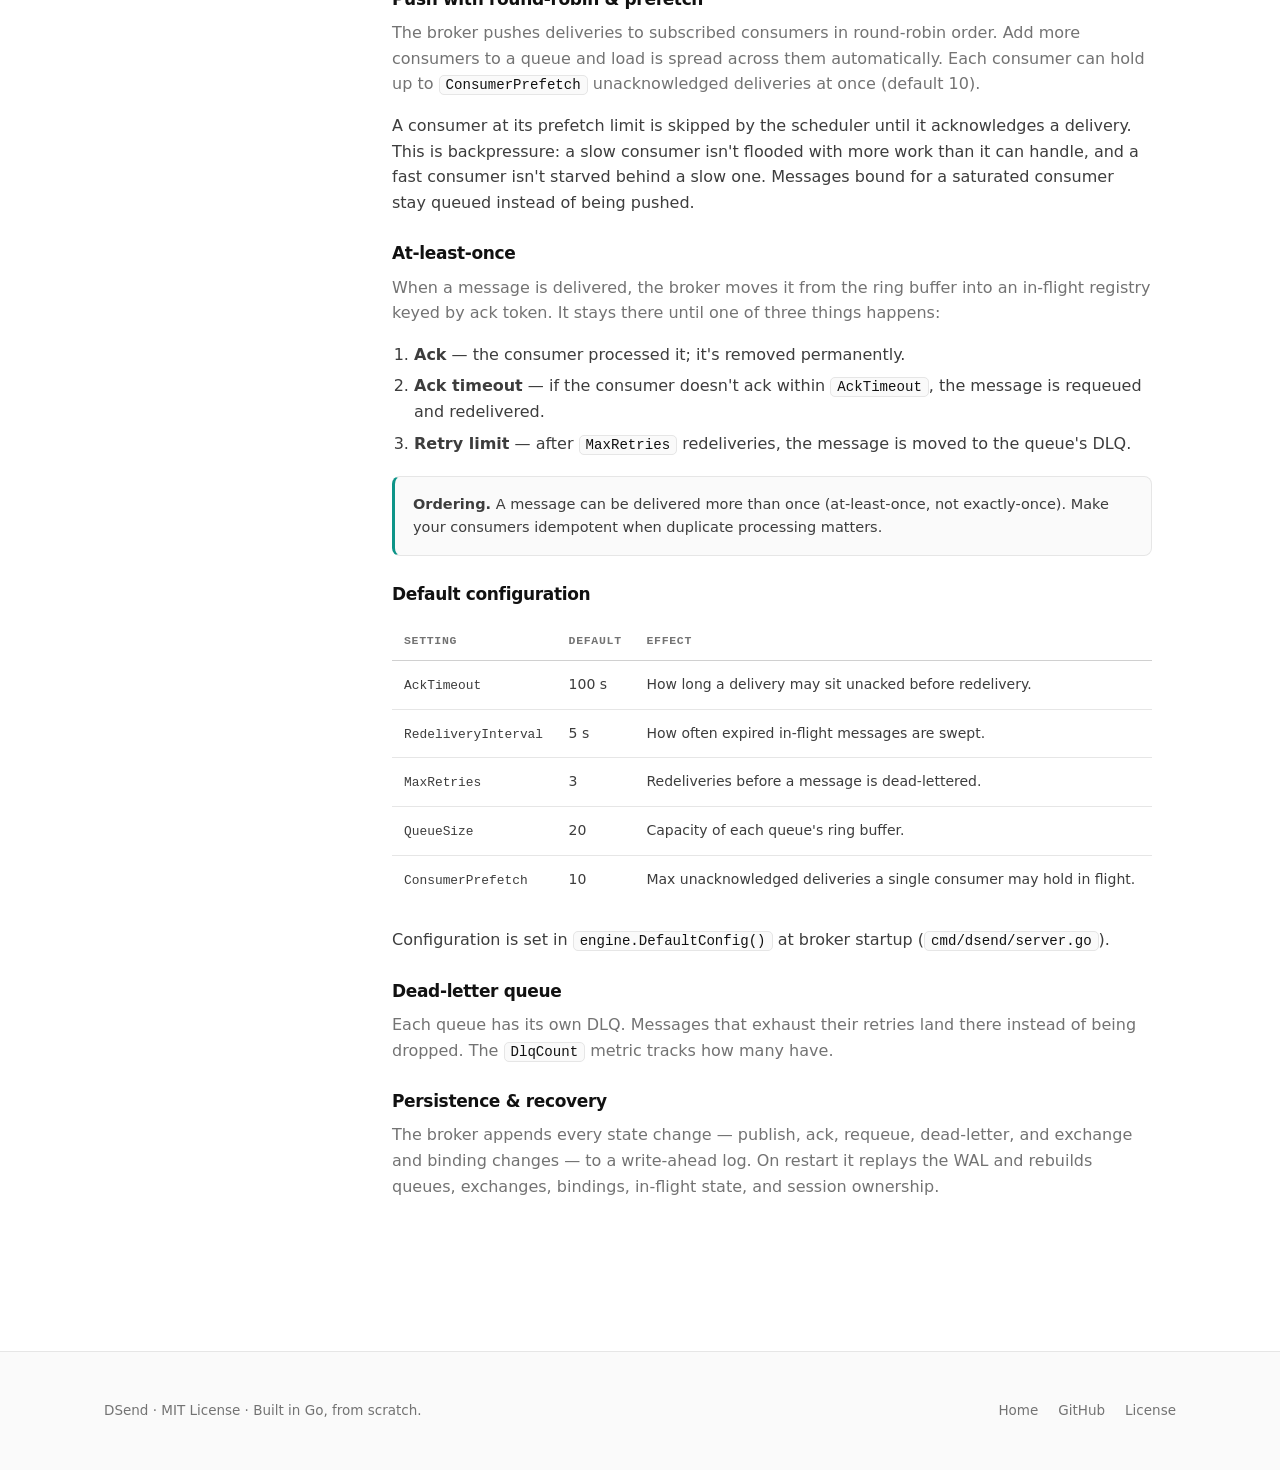
==== commit ab3dec02: "update docs/readme" ====
--- a/docs/sdk.html
+++ b/docs/sdk.html
@@ -343,7 +343,9 @@
       <h2>Consumer</h2>
       <p>
         A consumer is push-based: subscribe once, then loop on <code class="inline-code">Receive</code>.
-        The broker schedules deliveries round-robin across all consumers subscribed to a queue.
+        The broker schedules deliveries round-robin across all consumers subscribed to a queue, up to each
+        consumer's prefetch limit (default 10 unacked deliveries). See
+        <a href="#semantics" style="text-decoration:underline">Delivery semantics</a>.
       </p>
 
       <h3>Construct &amp; subscribe</h3>
@@ -791,10 +793,17 @@
     <section id="semantics">
       <h2>Delivery semantics</h2>
 
-      <h3>Push with round-robin</h3>
+      <h3>Push with round-robin &amp; prefetch</h3>
       <p>
         The broker pushes deliveries to subscribed consumers in round-robin order. Add more consumers to
-        a queue and load is spread across them automatically. Each consumer receives one message at a time.
+        a queue and load is spread across them automatically. Each consumer can hold up to
+        <code class="inline-code">ConsumerPrefetch</code> unacknowledged deliveries at once (default 10).
+      </p>
+      <p>
+        A consumer at its prefetch limit is skipped by the scheduler until it acknowledges a delivery. This
+        is backpressure: a slow consumer isn't flooded with more work than it can handle, and a fast consumer
+        isn't starved behind a slow one. Messages bound for a saturated consumer stay queued instead of being
+        pushed.
       </p>
 
       <h3>At-least-once</h3>
@@ -825,6 +834,7 @@
           <tr><td><code>RedeliveryInterval</code></td><td>5 s</td><td>How often expired in-flight messages are swept.</td></tr>
           <tr><td><code>MaxRetries</code></td><td>3</td><td>Redeliveries before a message is dead-lettered.</td></tr>
           <tr><td><code>QueueSize</code></td><td>20</td><td>Capacity of each queue's ring buffer.</td></tr>
+          <tr><td><code>ConsumerPrefetch</code></td><td>10</td><td>Max unacknowledged deliveries a single consumer may hold in flight.</td></tr>
         </tbody>
       </table>
       <p>
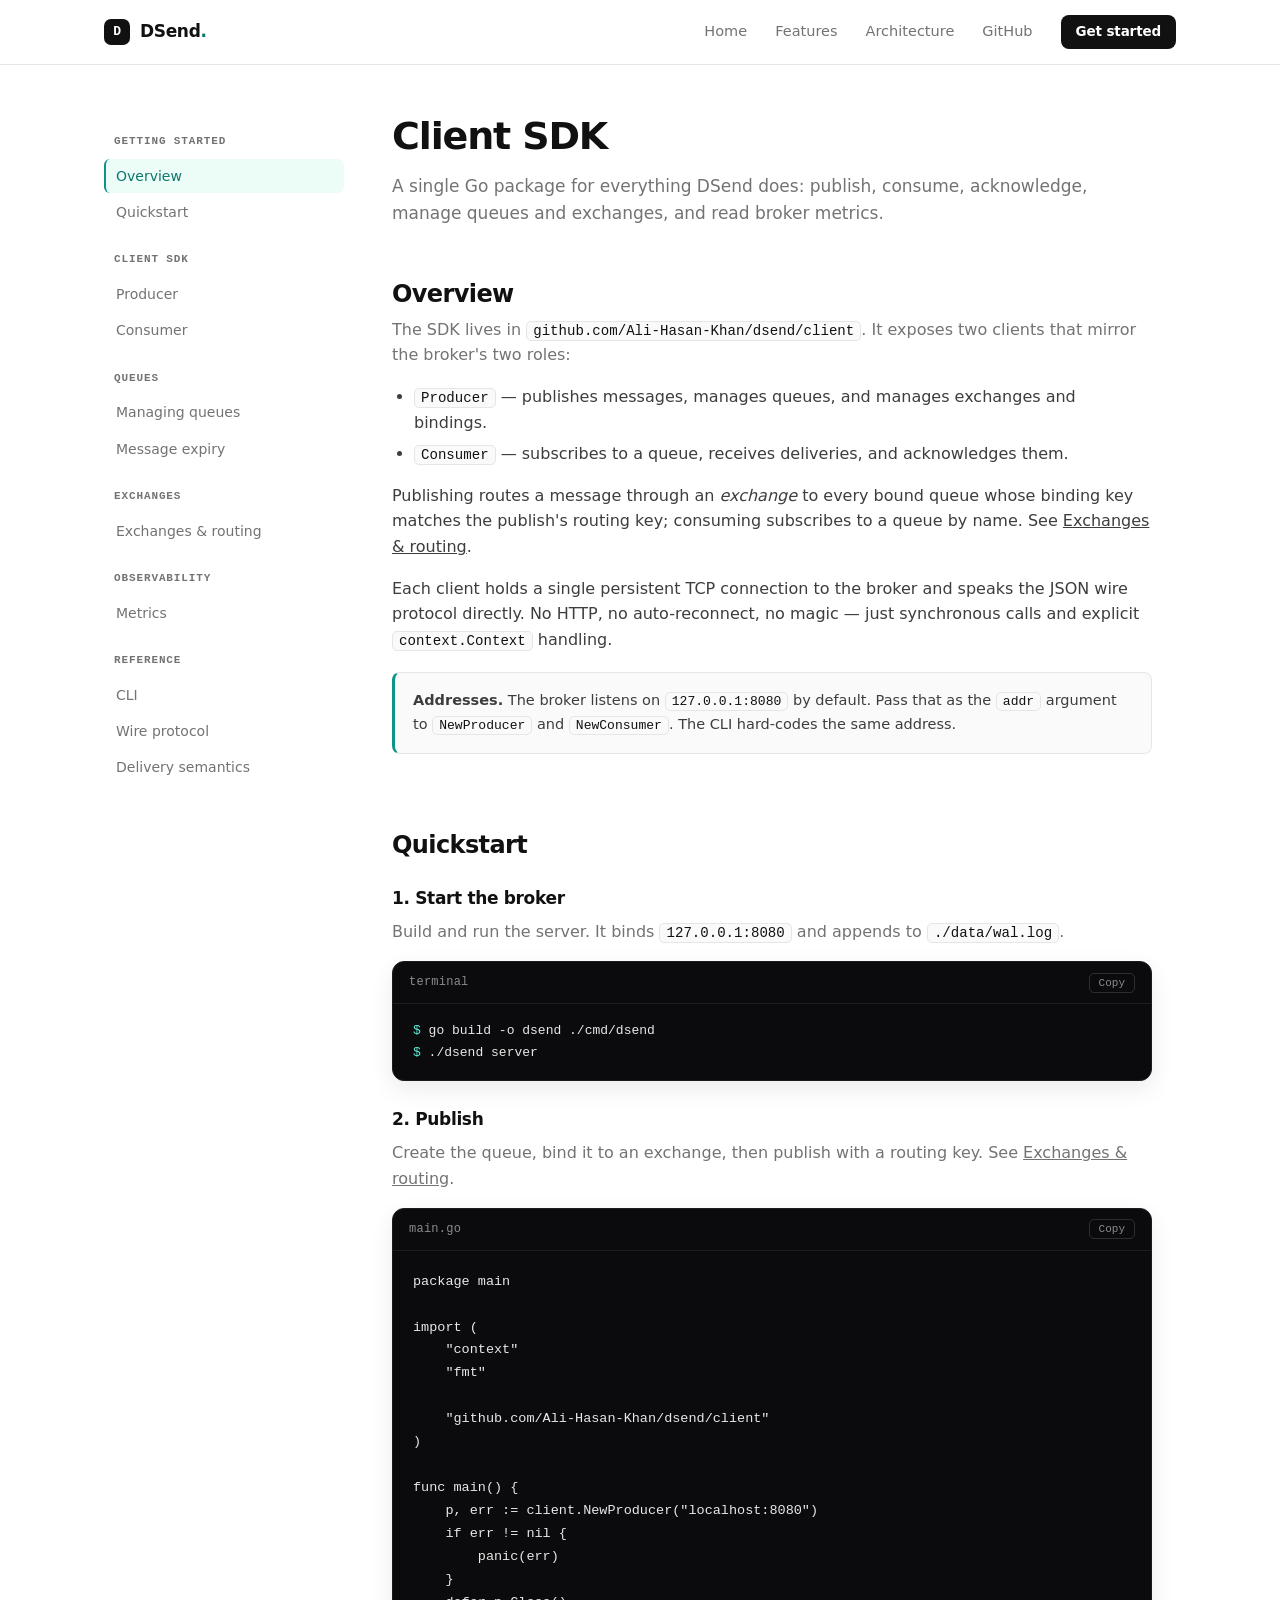
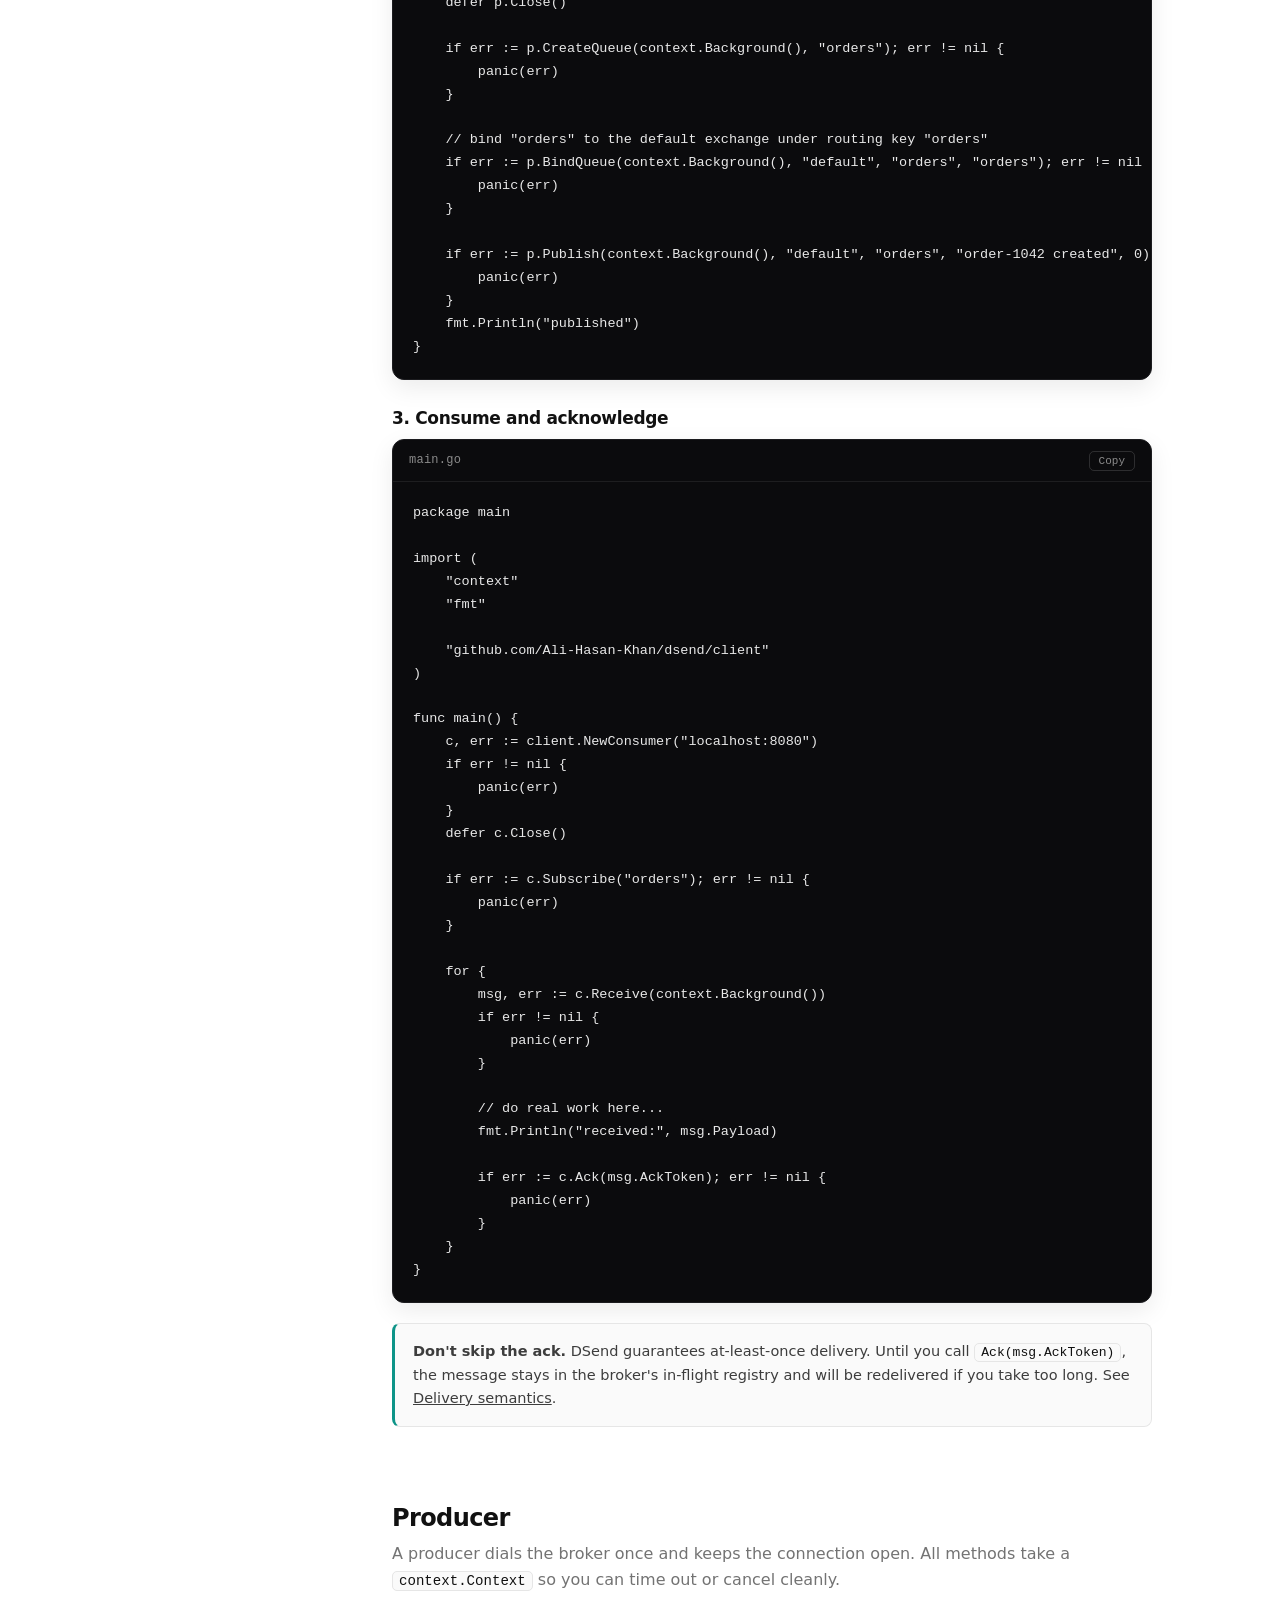
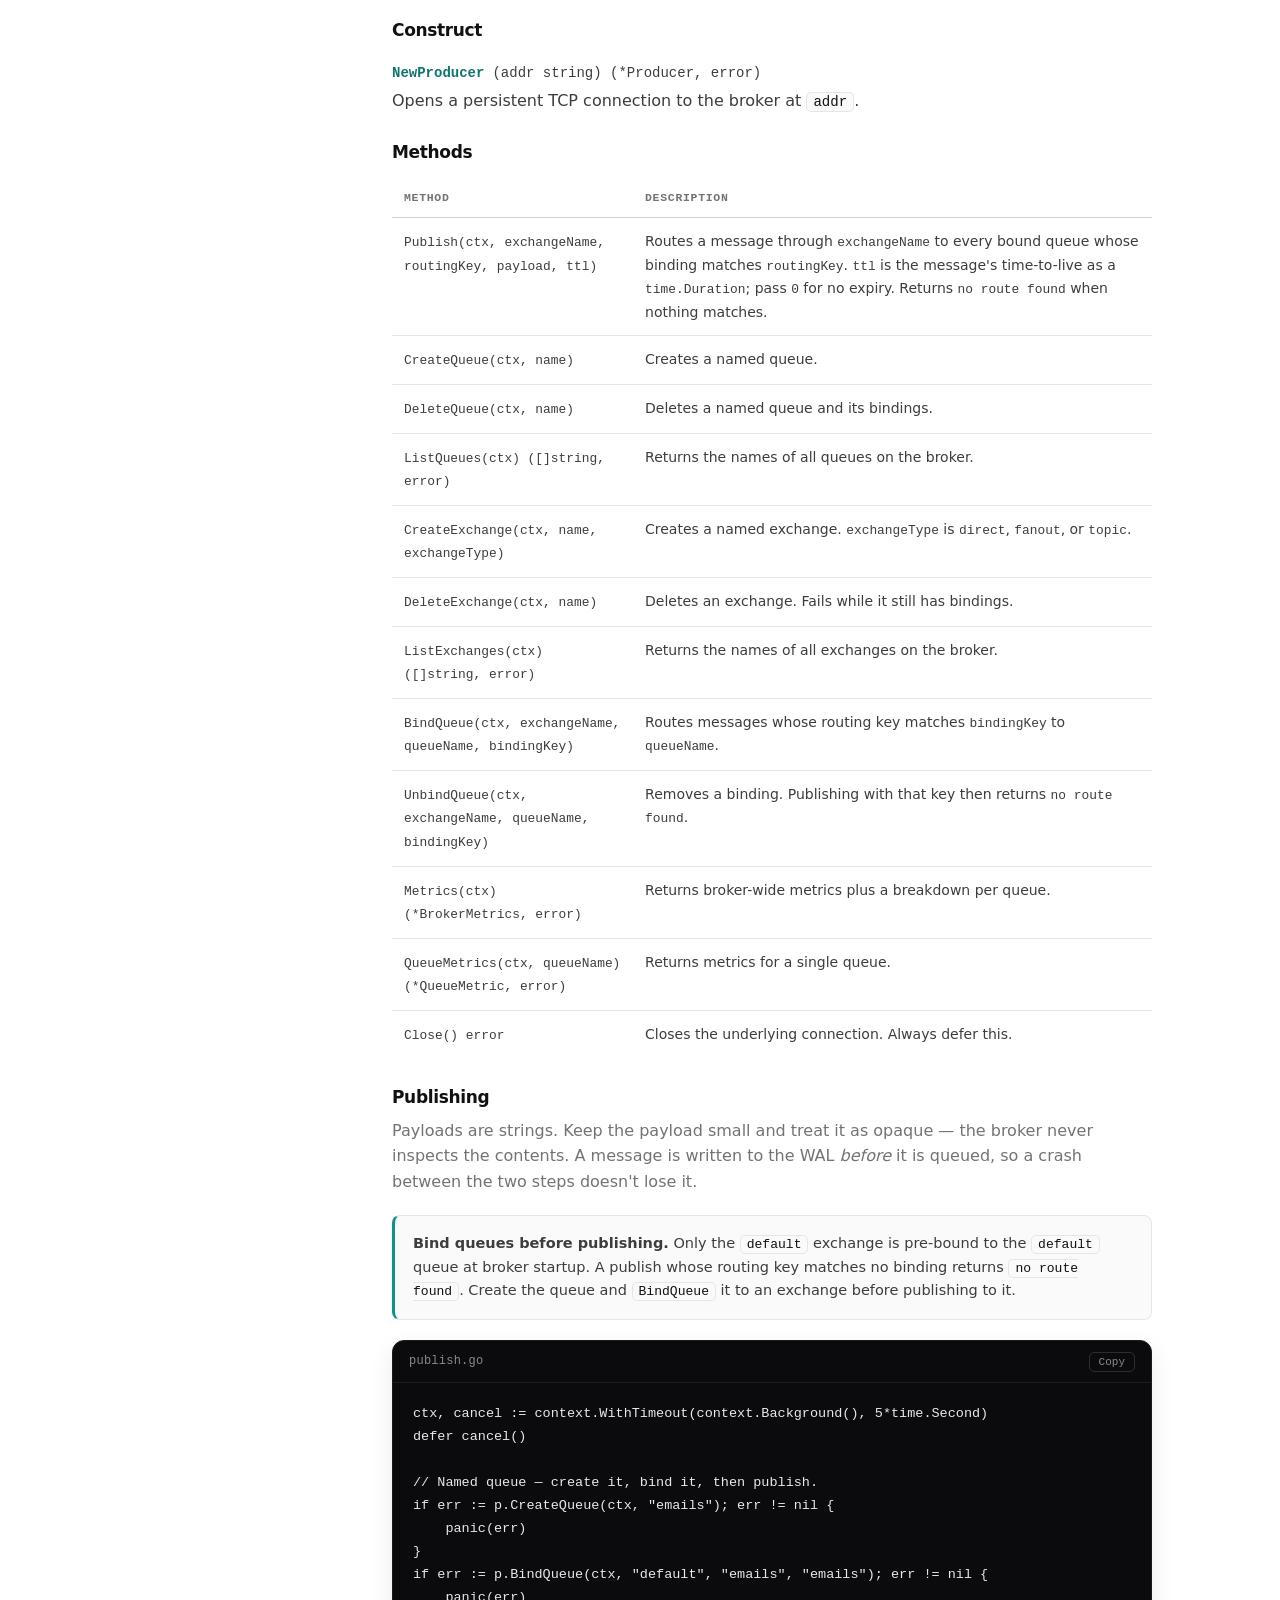
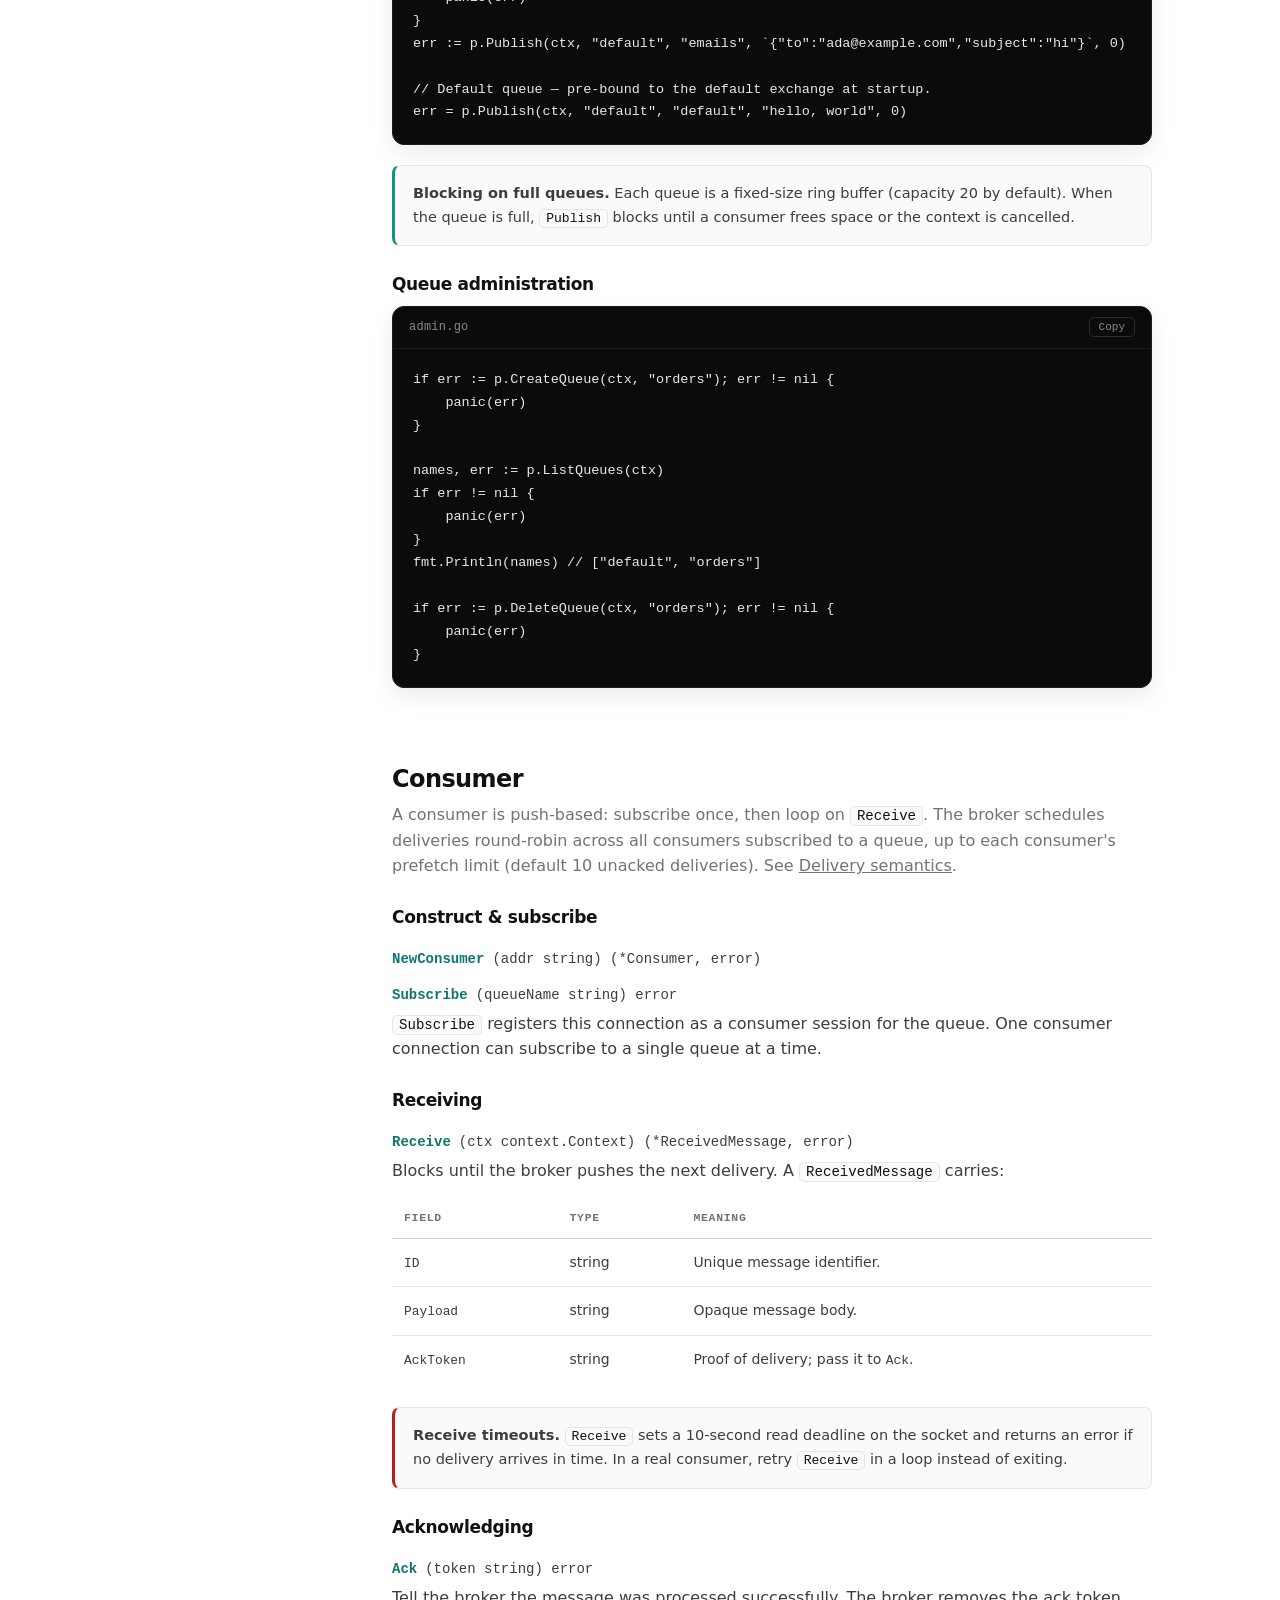
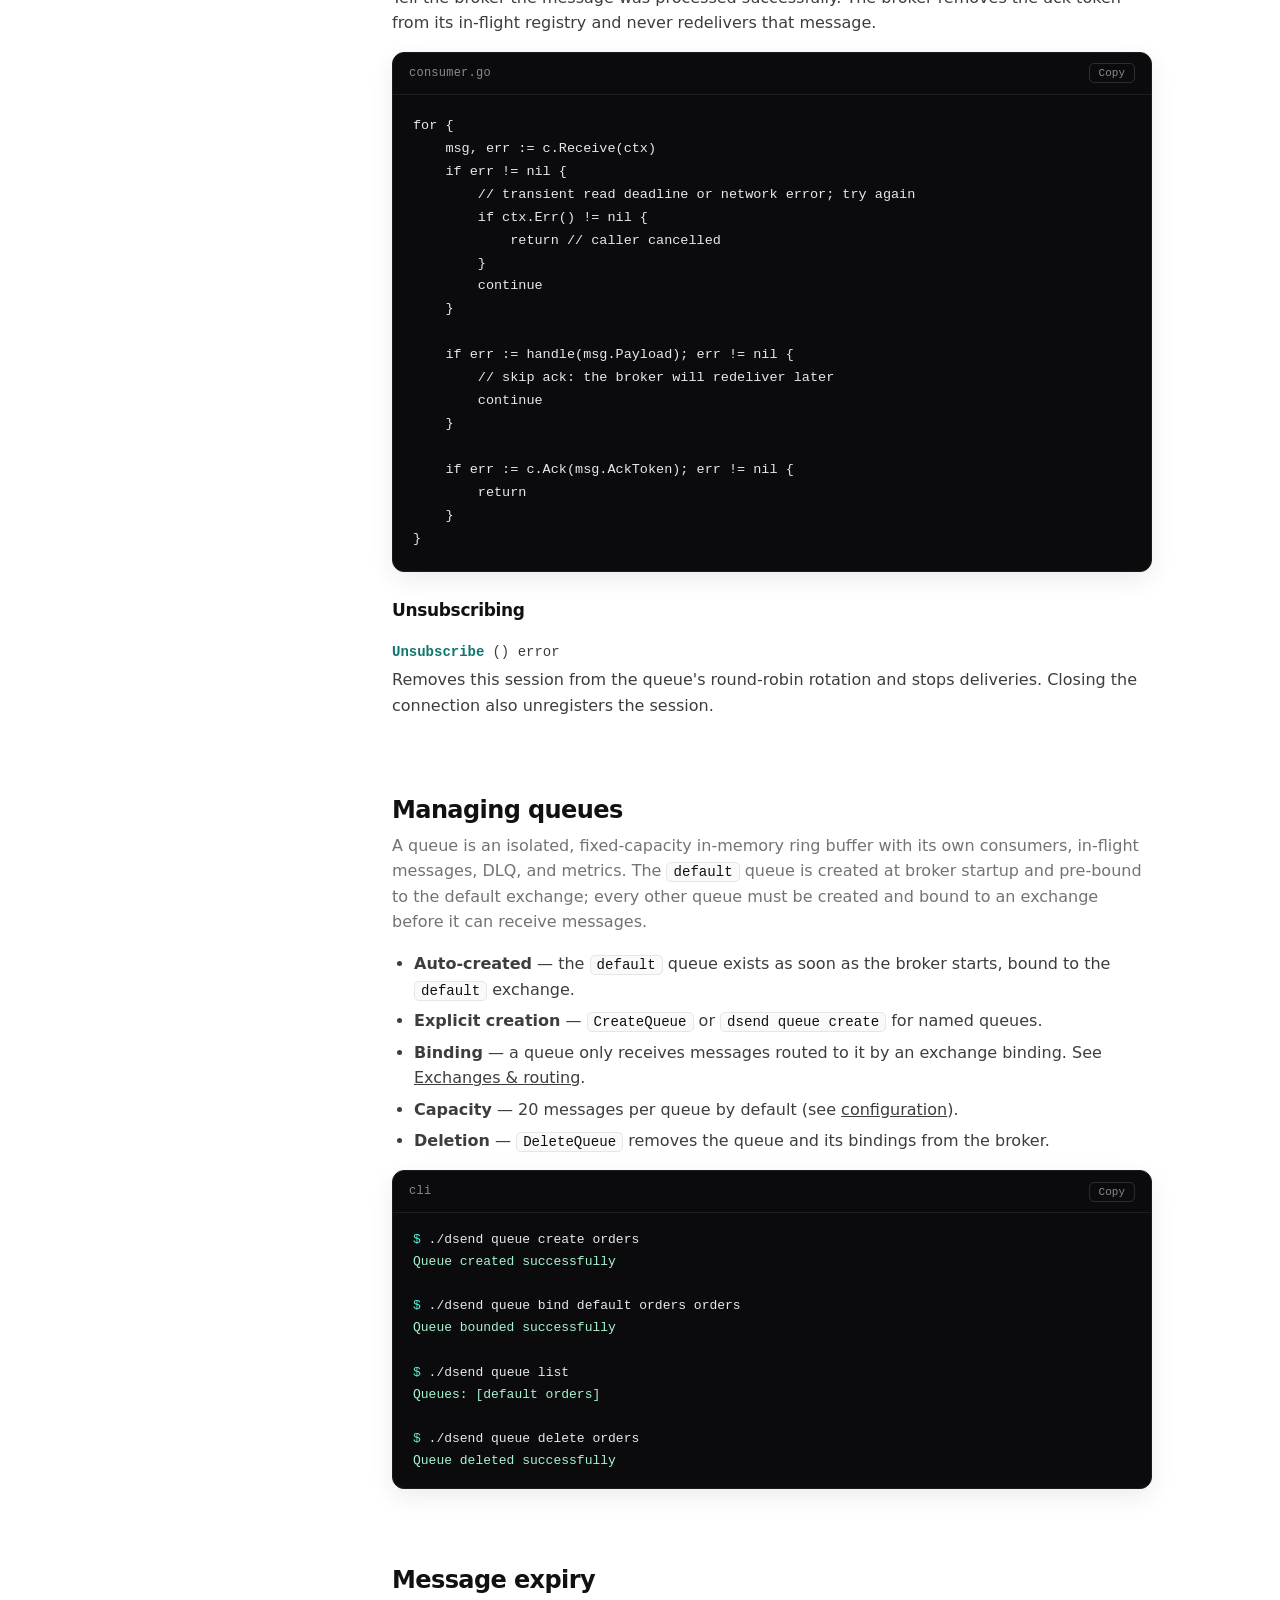
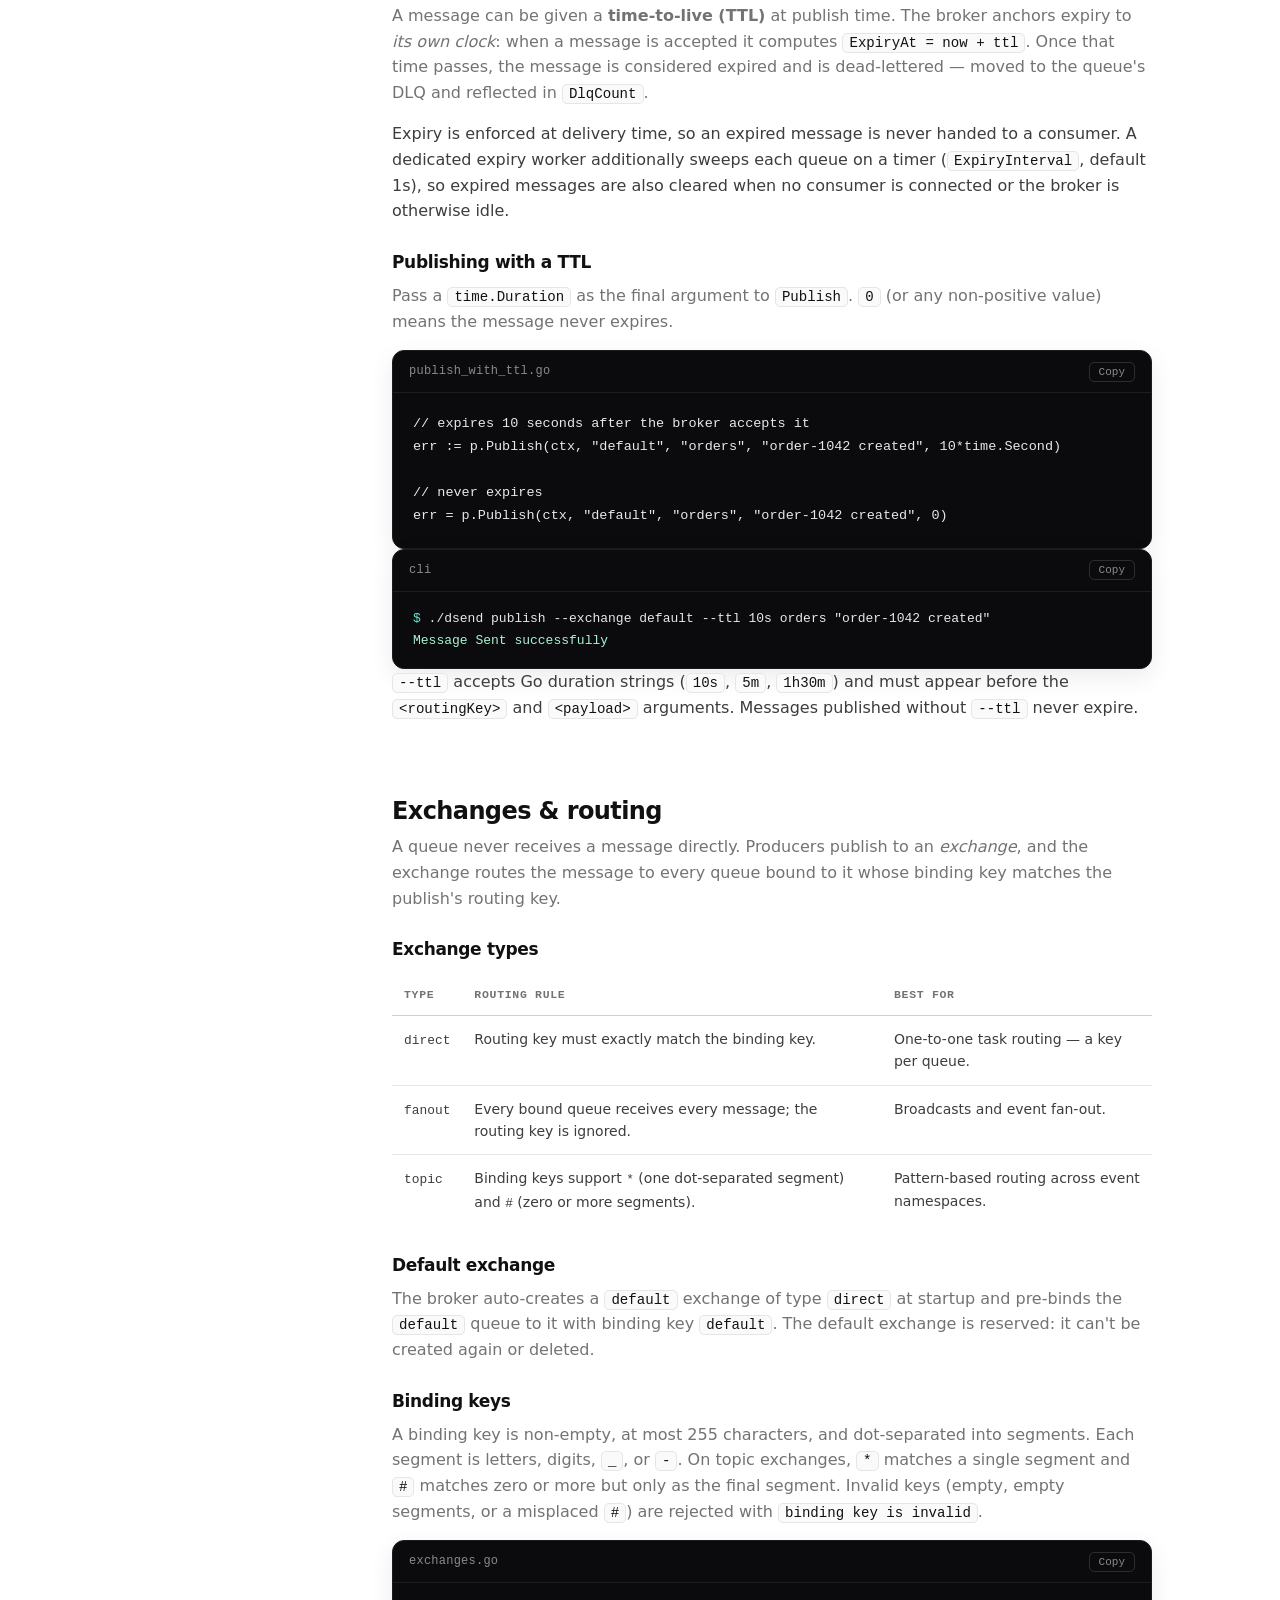
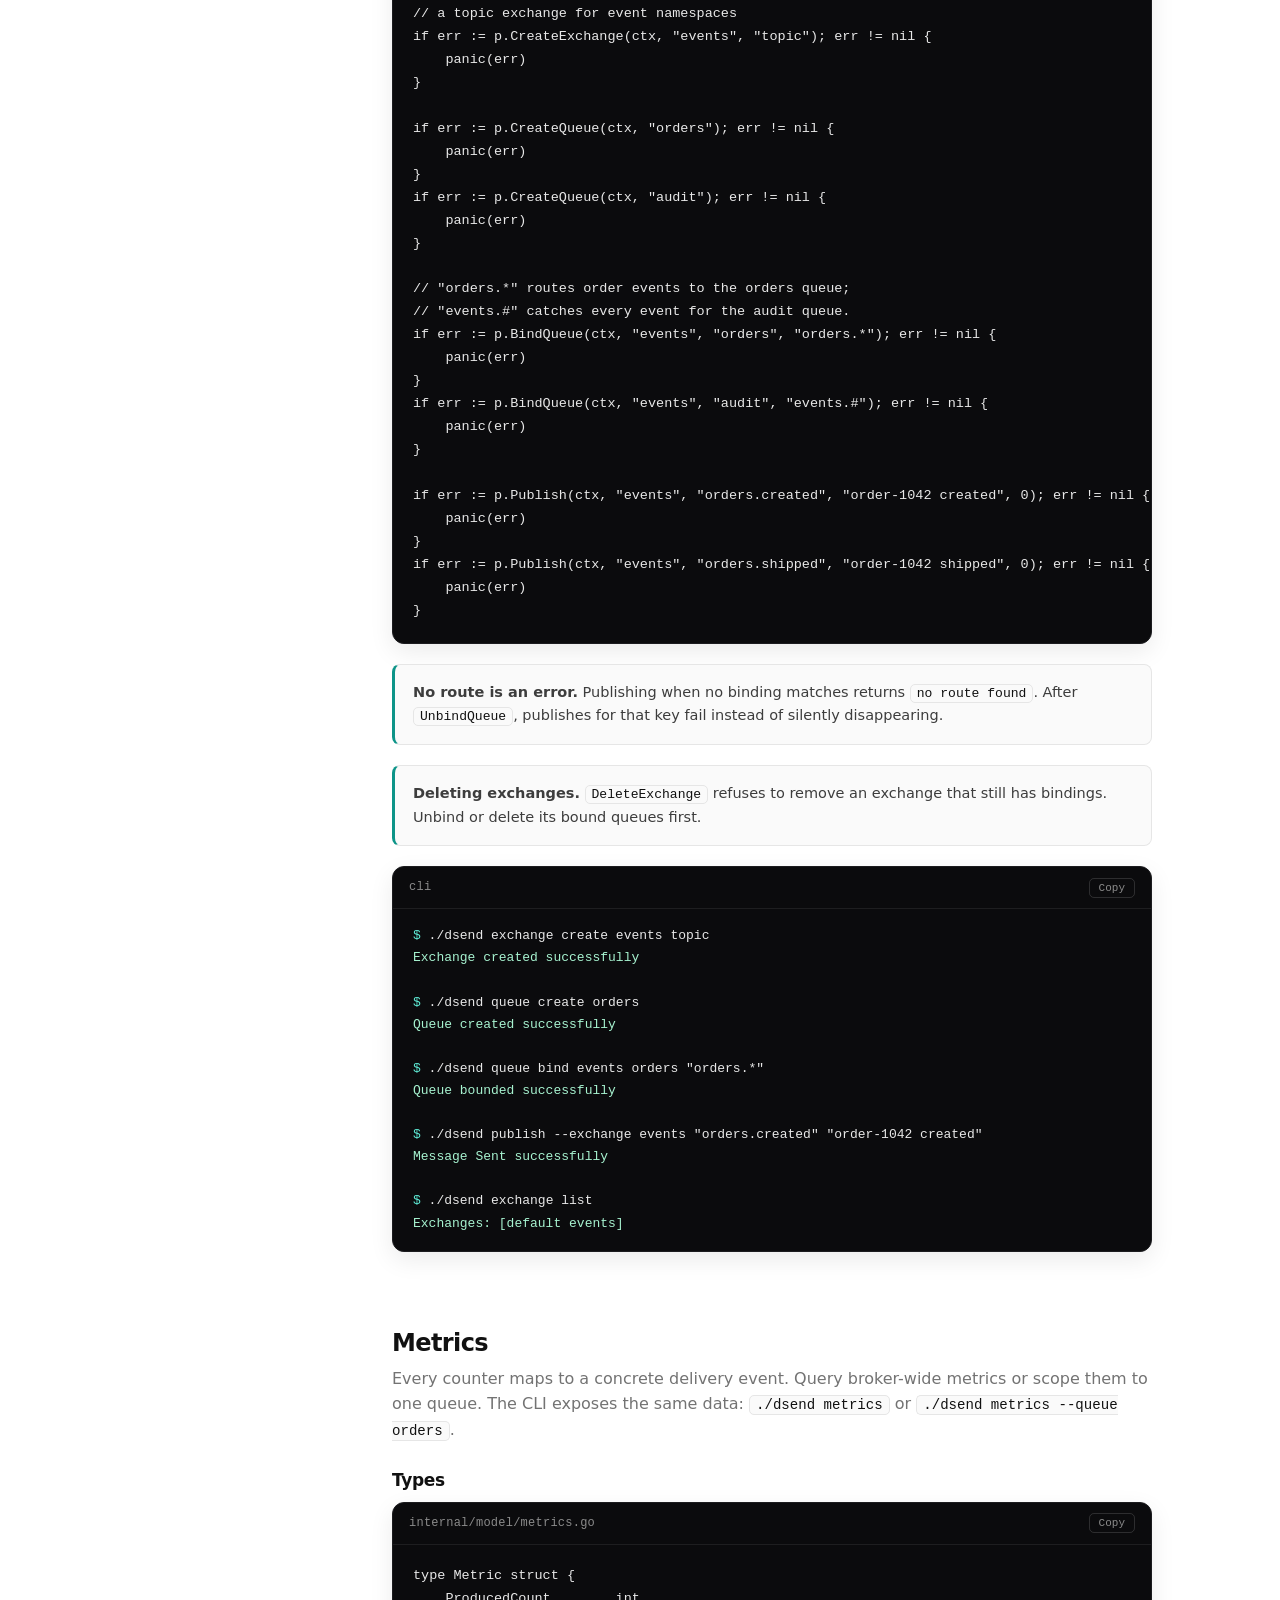
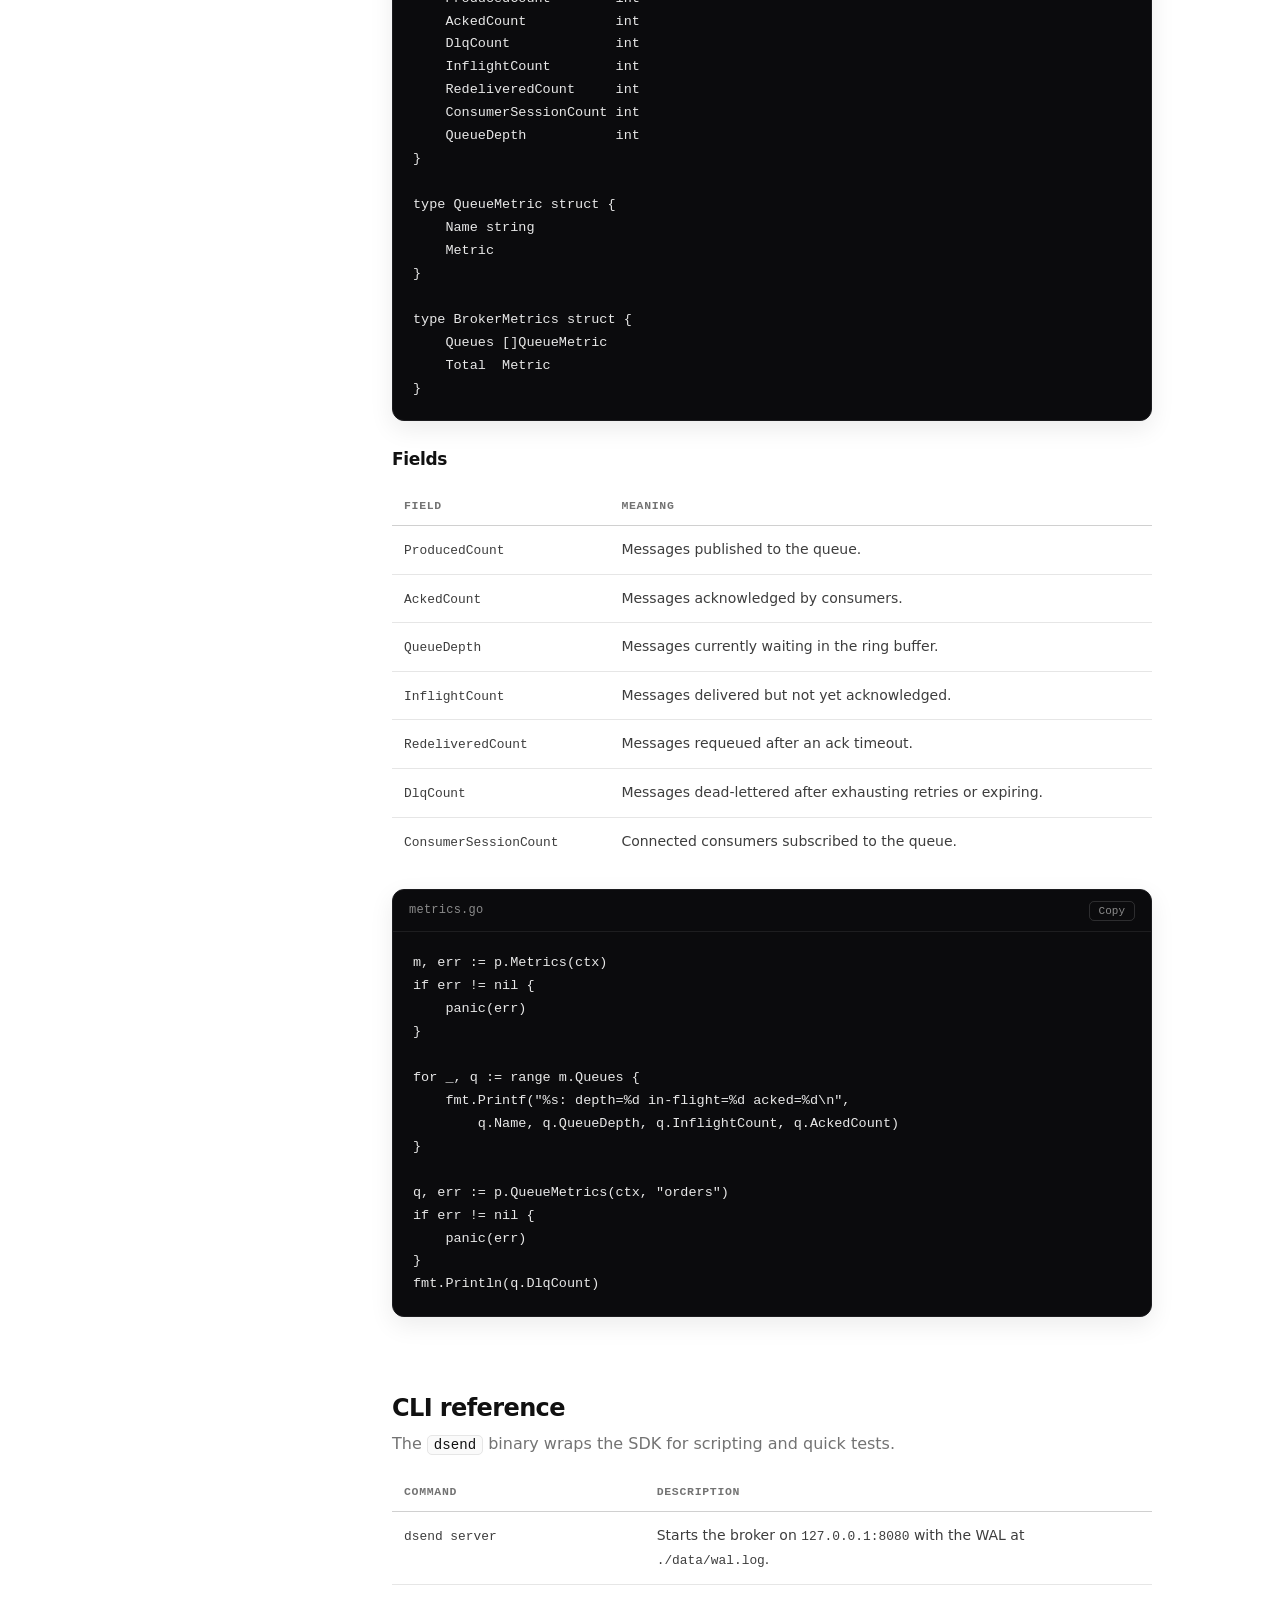
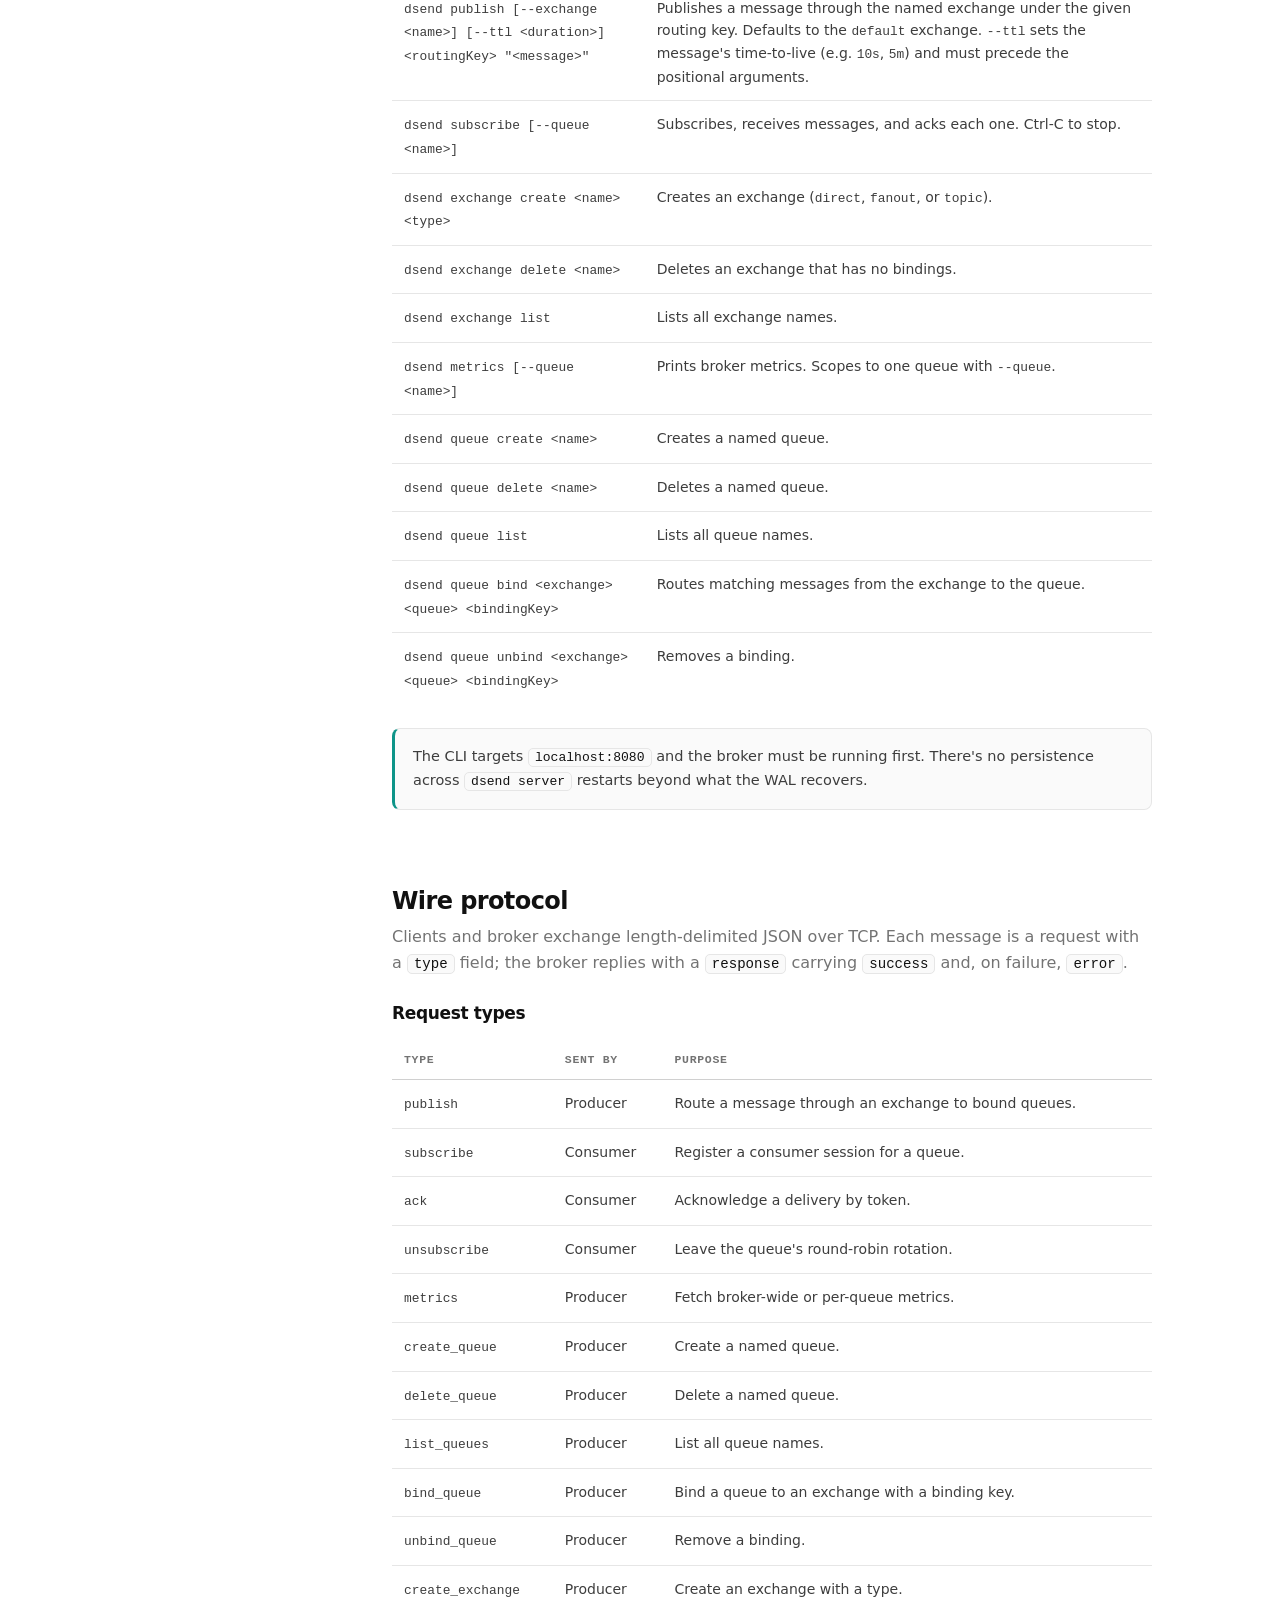
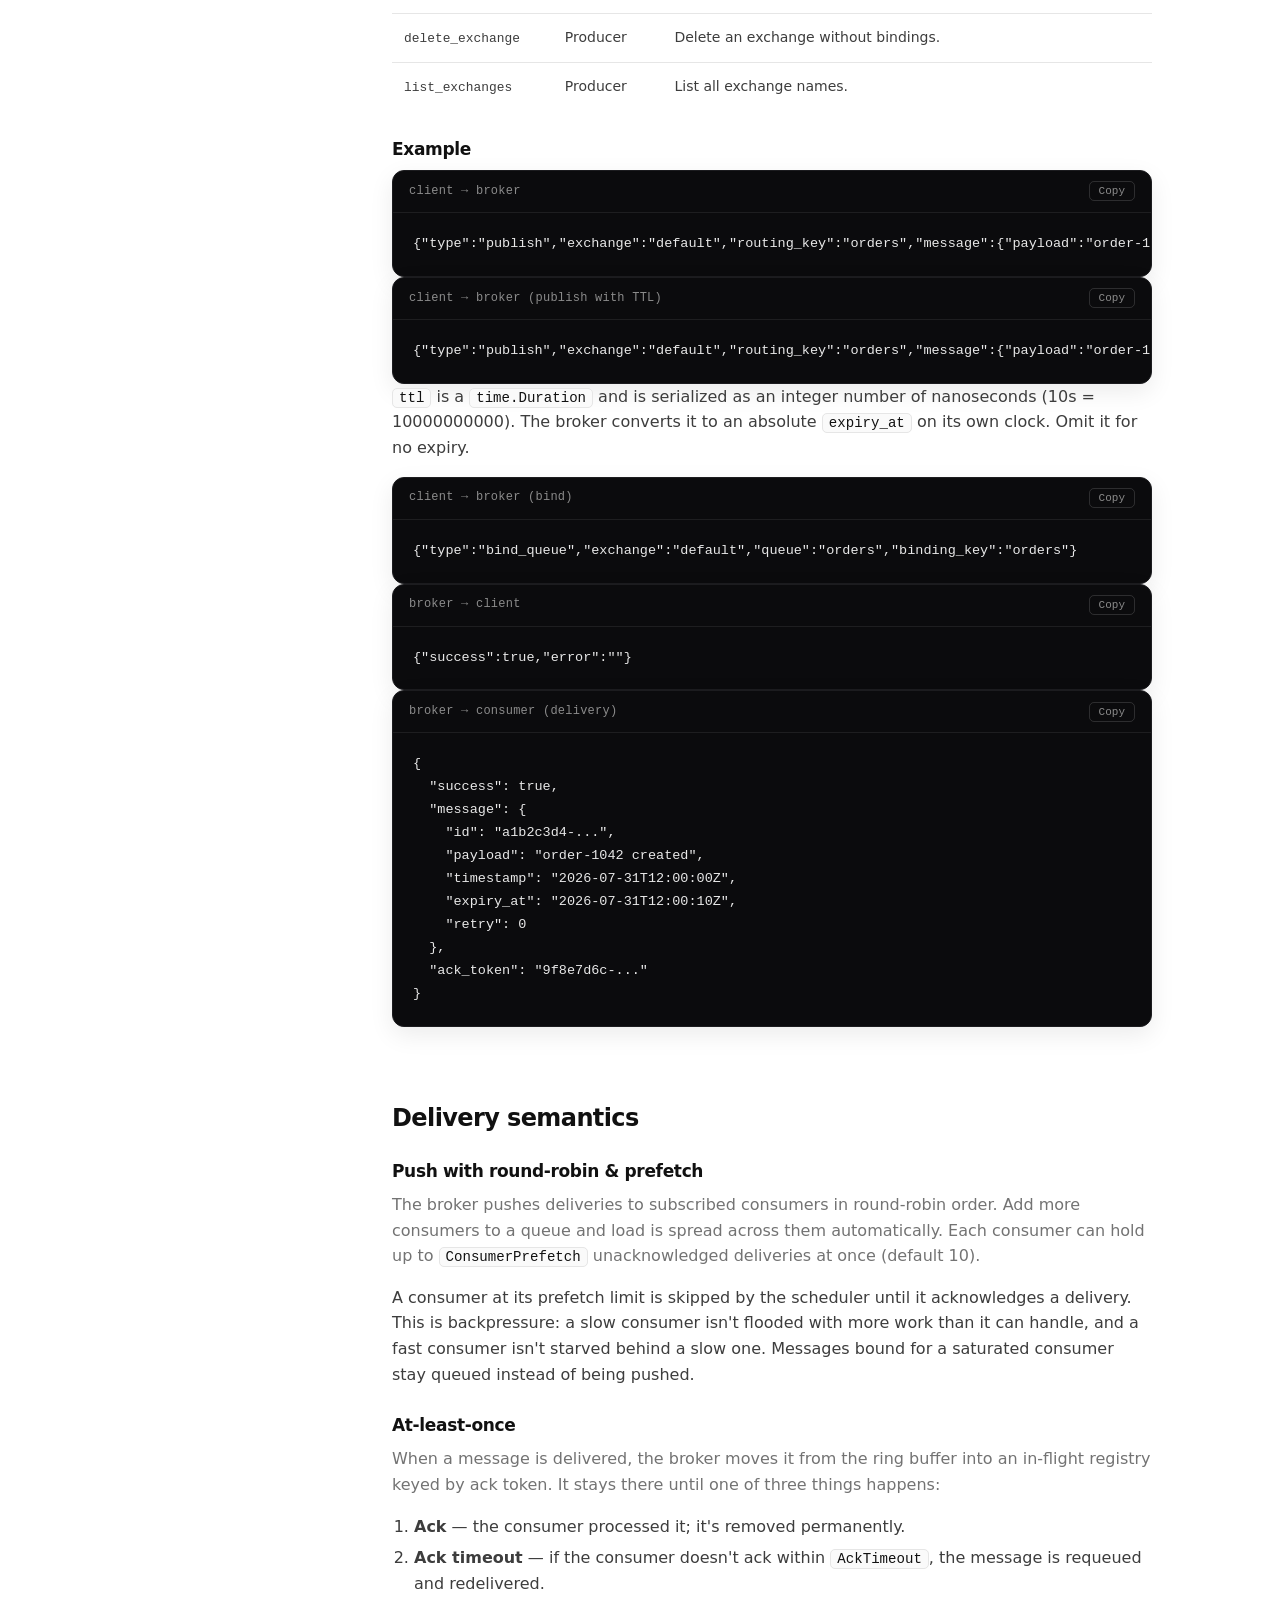
==== commit d2112f86: "update docs" ====
--- a/docs/sdk.html
+++ b/docs/sdk.html
@@ -44,6 +44,7 @@
 
       <div class="docs-group-label">Queues</div>
       <a href="#queues">Managing queues</a>
+      <a href="#expiry">Message expiry</a>
 
       <div class="docs-group-label">Exchanges</div>
       <a href="#exchanges">Exchanges &amp; routing</a>
@@ -145,7 +146,7 @@
 		panic(err)
 	}
 
-	if err := p.Publish(context.Background(), "default", "orders", "order-1042 created"); err != nil {
+	if err := p.Publish(context.Background(), "default", "orders", "order-1042 created", 0); err != nil {
 		panic(err)
 	}
 	fmt.Println("published")
@@ -223,8 +224,8 @@
         </thead>
         <tbody>
           <tr>
-            <td><code>Publish(ctx, exchangeName, routingKey, payload)</code></td>
-            <td>Routes a message through <code>exchangeName</code> to every bound queue whose binding matches <code>routingKey</code>. Returns <code>no route found</code> when nothing matches.</td>
+            <td><code>Publish(ctx, exchangeName, routingKey, payload, ttl)</code></td>
+            <td>Routes a message through <code>exchangeName</code> to every bound queue whose binding matches <code>routingKey</code>. <code>ttl</code> is the message's time-to-live as a <code>time.Duration</code>; pass <code>0</code> for no expiry. Returns <code>no route found</code> when nothing matches.</td>
           </tr>
           <tr>
             <td><code>CreateQueue(ctx, name)</code></td>
@@ -303,10 +304,10 @@
 if err := p.BindQueue(ctx, "default", "emails", "emails"); err != nil {
 	panic(err)
 }
-err := p.Publish(ctx, "default", "emails", `{"to":"ada@example.com","subject":"hi"}`)
+err := p.Publish(ctx, "default", "emails", `{"to":"ada@example.com","subject":"hi"}`, 0)
 
 // Default queue — pre-bound to the default exchange at startup.
-err = p.Publish(ctx, "default", "default", "hello, world")</code></pre>
+err = p.Publish(ctx, "default", "default", "hello, world", 0)</code></pre>
       </div>
       <div class="callout">
         <div>
@@ -452,6 +453,57 @@
       </div>
     </section>
 
+    <!-- ===================== Message expiry ===================== -->
+    <section id="expiry">
+      <h2>Message expiry</h2>
+      <p>
+        A message can be given a <strong>time-to-live (TTL)</strong> at publish time. The broker anchors
+        expiry to <em>its own clock</em>: when a message is accepted it computes
+        <code class="inline-code">ExpiryAt = now + ttl</code>. Once that time passes, the message is
+        considered expired and is dead-lettered — moved to the queue's DLQ and reflected in
+        <code class="inline-code">DlqCount</code>.
+      </p>
+      <p>
+        Expiry is enforced at delivery time, so an expired message is never handed to a consumer. A
+        dedicated expiry worker additionally sweeps each queue on a timer
+        (<code class="inline-code">ExpiryInterval</code>, default 1s), so expired messages are also
+        cleared when no consumer is connected or the broker is otherwise idle.
+      </p>
+
+      <h3>Publishing with a TTL</h3>
+      <p>
+        Pass a <code class="inline-code">time.Duration</code> as the final argument to
+        <code class="inline-code">Publish</code>. <code class="inline-code">0</code> (or any non-positive
+        value) means the message never expires.
+      </p>
+      <div class="code-block">
+        <div class="code-block-head">
+          <span class="code-block-name">publish_with_ttl.go</span>
+          <button class="code-copy" data-copy>Copy</button>
+        </div>
+<pre><code>// expires 10 seconds after the broker accepts it
+err := p.Publish(ctx, "default", "orders", "order-1042 created", 10*time.Second)
+
+// never expires
+err = p.Publish(ctx, "default", "orders", "order-1042 created", 0)</code></pre>
+      </div>
+
+      <div class="code-block terminal">
+        <div class="code-block-head">
+          <span class="code-block-name">cli</span>
+          <button class="code-copy" data-copy>Copy</button>
+        </div>
+<pre><code><span class="prompt">$</span> ./dsend publish --exchange default --ttl 10s orders "order-1042 created"
+<span class="tok-str">Message Sent successfully</span></code></pre>
+      </div>
+      <p>
+        <code class="inline-code">--ttl</code> accepts Go duration strings (<code class="inline-code">10s</code>,
+        <code class="inline-code">5m</code>, <code class="inline-code">1h30m</code>) and must appear before the
+        <code class="inline-code">&lt;routingKey&gt;</code> and <code class="inline-code">&lt;payload&gt;</code>
+        arguments. Messages published without <code class="inline-code">--ttl</code> never expire.
+      </p>
+    </section>
+
     <!-- ===================== Exchanges ===================== -->
     <section id="exchanges">
       <h2>Exchanges &amp; routing</h2>
@@ -530,10 +582,10 @@
 	panic(err)
 }
 
-if err := p.Publish(ctx, "events", "orders.created", "order-1042 created"); err != nil {
-	panic(err)
-}
-if err := p.Publish(ctx, "events", "orders.shipped", "order-1042 shipped"); err != nil {
+if err := p.Publish(ctx, "events", "orders.created", "order-1042 created", 0); err != nil {
+	panic(err)
+}
+if err := p.Publish(ctx, "events", "orders.shipped", "order-1042 shipped", 0); err != nil {
 	panic(err)
 }</code></pre>
       </div>
@@ -621,7 +673,7 @@
           <tr><td><code>QueueDepth</code></td><td>Messages currently waiting in the ring buffer.</td></tr>
           <tr><td><code>InflightCount</code></td><td>Messages delivered but not yet acknowledged.</td></tr>
           <tr><td><code>RedeliveredCount</code></td><td>Messages requeued after an ack timeout.</td></tr>
-          <tr><td><code>DlqCount</code></td><td>Messages dead-lettered after exhausting retries.</td></tr>
+          <tr><td><code>DlqCount</code></td><td>Messages dead-lettered after exhausting retries or expiring.</td></tr>
           <tr><td><code>ConsumerSessionCount</code></td><td>Connected consumers subscribed to the queue.</td></tr>
         </tbody>
       </table>
@@ -663,8 +715,8 @@
             <td>Starts the broker on <code>127.0.0.1:8080</code> with the WAL at <code>./data/wal.log</code>.</td>
           </tr>
           <tr>
-            <td><code>dsend publish [--exchange &lt;name&gt;] &lt;routingKey&gt; "&lt;message&gt;"</code></td>
-            <td>Publishes a message through the named exchange under the given routing key. Defaults to the <code>default</code> exchange.</td>
+            <td><code>dsend publish [--exchange &lt;name&gt;] [--ttl &lt;duration&gt;] &lt;routingKey&gt; "&lt;message&gt;"</code></td>
+            <td>Publishes a message through the named exchange under the given routing key. Defaults to the <code>default</code> exchange. <code>--ttl</code> sets the message's time-to-live (e.g. <code>10s</code>, <code>5m</code>) and must precede the positional arguments.</td>
           </tr>
           <tr>
             <td><code>dsend subscribe [--queue &lt;name&gt;]</code></td>
@@ -759,6 +811,18 @@
       </div>
       <div class="code-block">
         <div class="code-block-head">
+          <span class="code-block-name">client → broker (publish with TTL)</span>
+          <button class="code-copy" data-copy>Copy</button>
+        </div>
+<pre><code>{"type":"publish","exchange":"default","routing_key":"orders","message":{"payload":"order-1042 created"},"ttl":10000000000}</code></pre>
+      </div>
+      <p class="small">
+        <code class="inline-code">ttl</code> is a <code class="inline-code">time.Duration</code> and is
+        serialized as an integer number of nanoseconds (10s = 10000000000). The broker converts it to an
+        absolute <code class="inline-code">expiry_at</code> on its own clock. Omit it for no expiry.
+      </p>
+      <div class="code-block">
+        <div class="code-block-head">
           <span class="code-block-name">client → broker (bind)</span>
           <button class="code-copy" data-copy>Copy</button>
         </div>
@@ -782,6 +846,7 @@
     "id": "a1b2c3d4-...",
     "payload": "order-1042 created",
     "timestamp": "2026-07-31T12:00:00Z",
+    "expiry_at": "2026-07-31T12:00:10Z",
     "retry": 0
   },
   "ack_token": "9f8e7d6c-..."
@@ -832,6 +897,7 @@
         <tbody>
           <tr><td><code>AckTimeout</code></td><td>100 s</td><td>How long a delivery may sit unacked before redelivery.</td></tr>
           <tr><td><code>RedeliveryInterval</code></td><td>5 s</td><td>How often expired in-flight messages are swept.</td></tr>
+          <tr><td><code>ExpiryInterval</code></td><td>1 s</td><td>How often the expiry worker sweeps queues for TTL-expired messages.</td></tr>
           <tr><td><code>MaxRetries</code></td><td>3</td><td>Redeliveries before a message is dead-lettered.</td></tr>
           <tr><td><code>QueueSize</code></td><td>20</td><td>Capacity of each queue's ring buffer.</td></tr>
           <tr><td><code>ConsumerPrefetch</code></td><td>10</td><td>Max unacknowledged deliveries a single consumer may hold in flight.</td></tr>
@@ -844,8 +910,9 @@
 
       <h3>Dead-letter queue</h3>
       <p>
-        Each queue has its own DLQ. Messages that exhaust their retries land there instead of being
-        dropped. The <code class="inline-code">DlqCount</code> metric tracks how many have.
+        Each queue has its own DLQ. Messages that exhaust their retries — or expire past their TTL — land
+        there instead of being dropped. The <code class="inline-code">DlqCount</code> metric tracks how many
+        have.
       </p>
 
       <h3>Persistence &amp; recovery</h3>
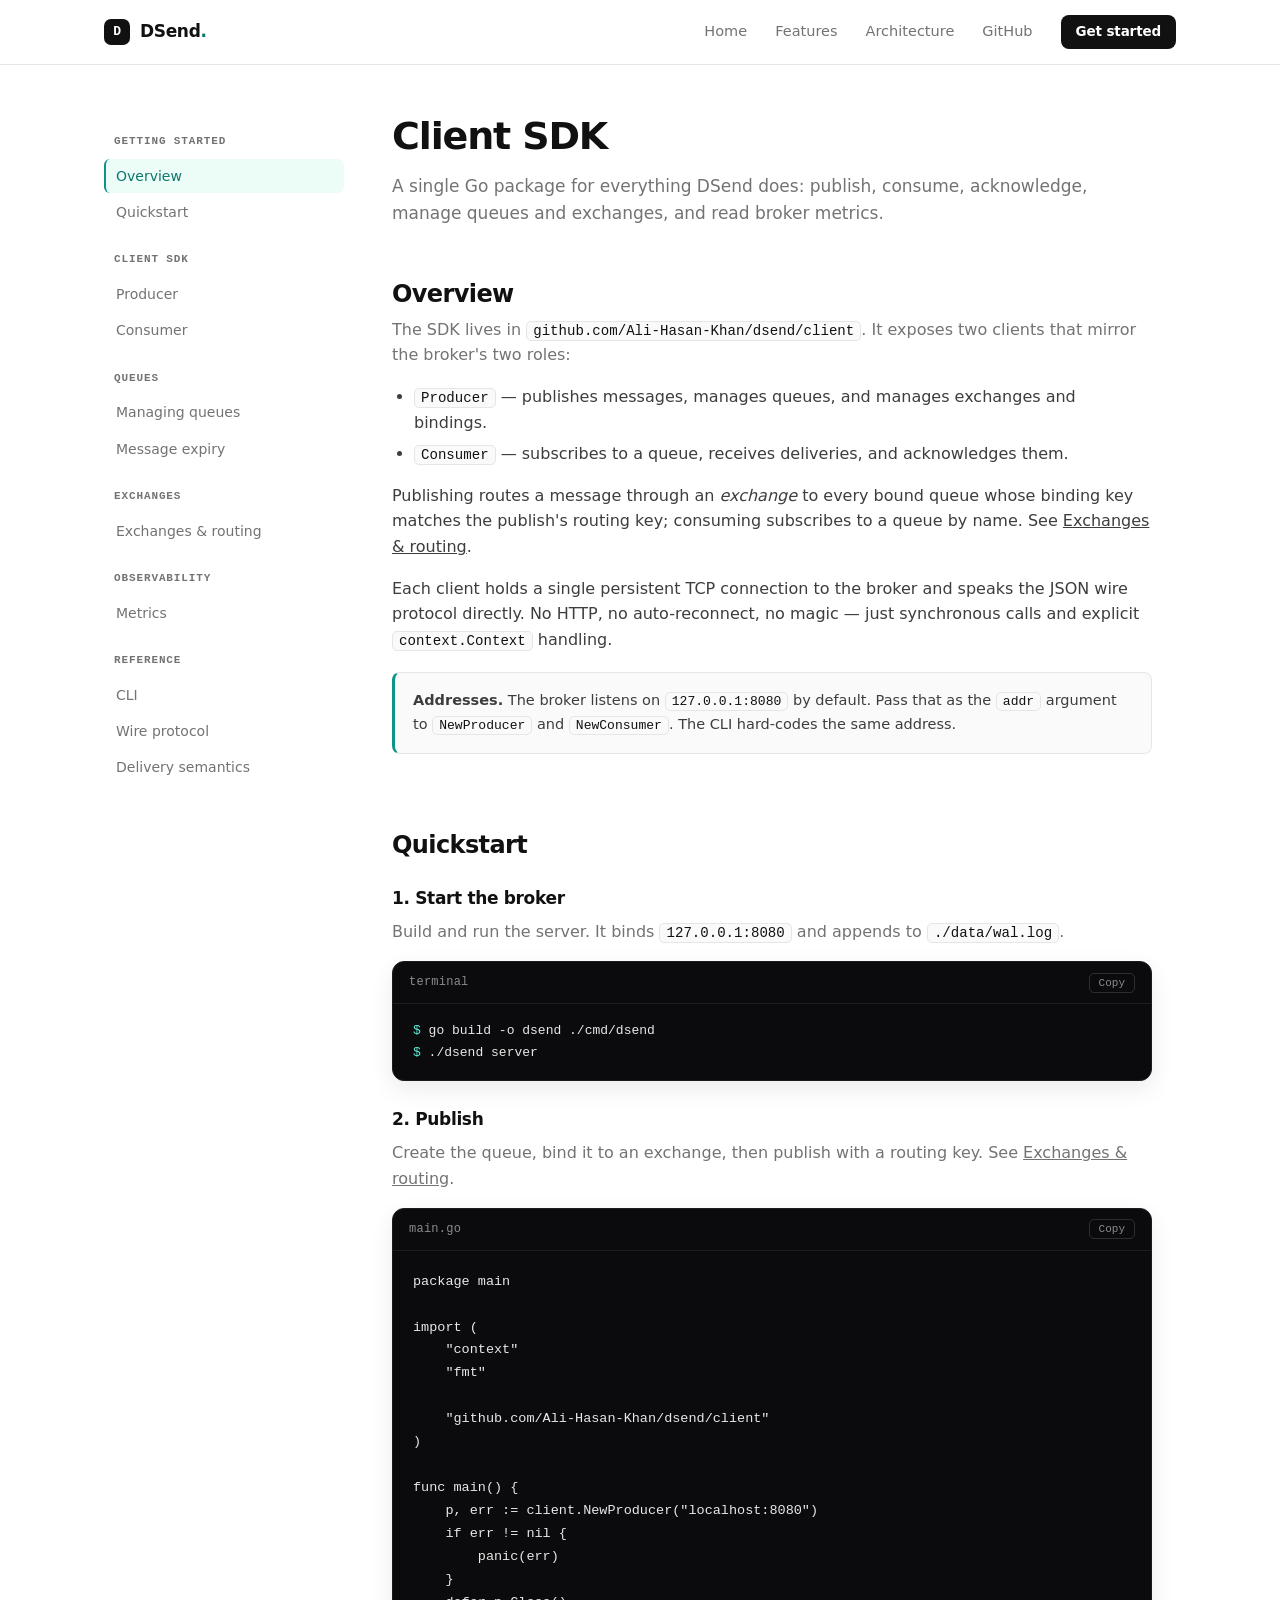
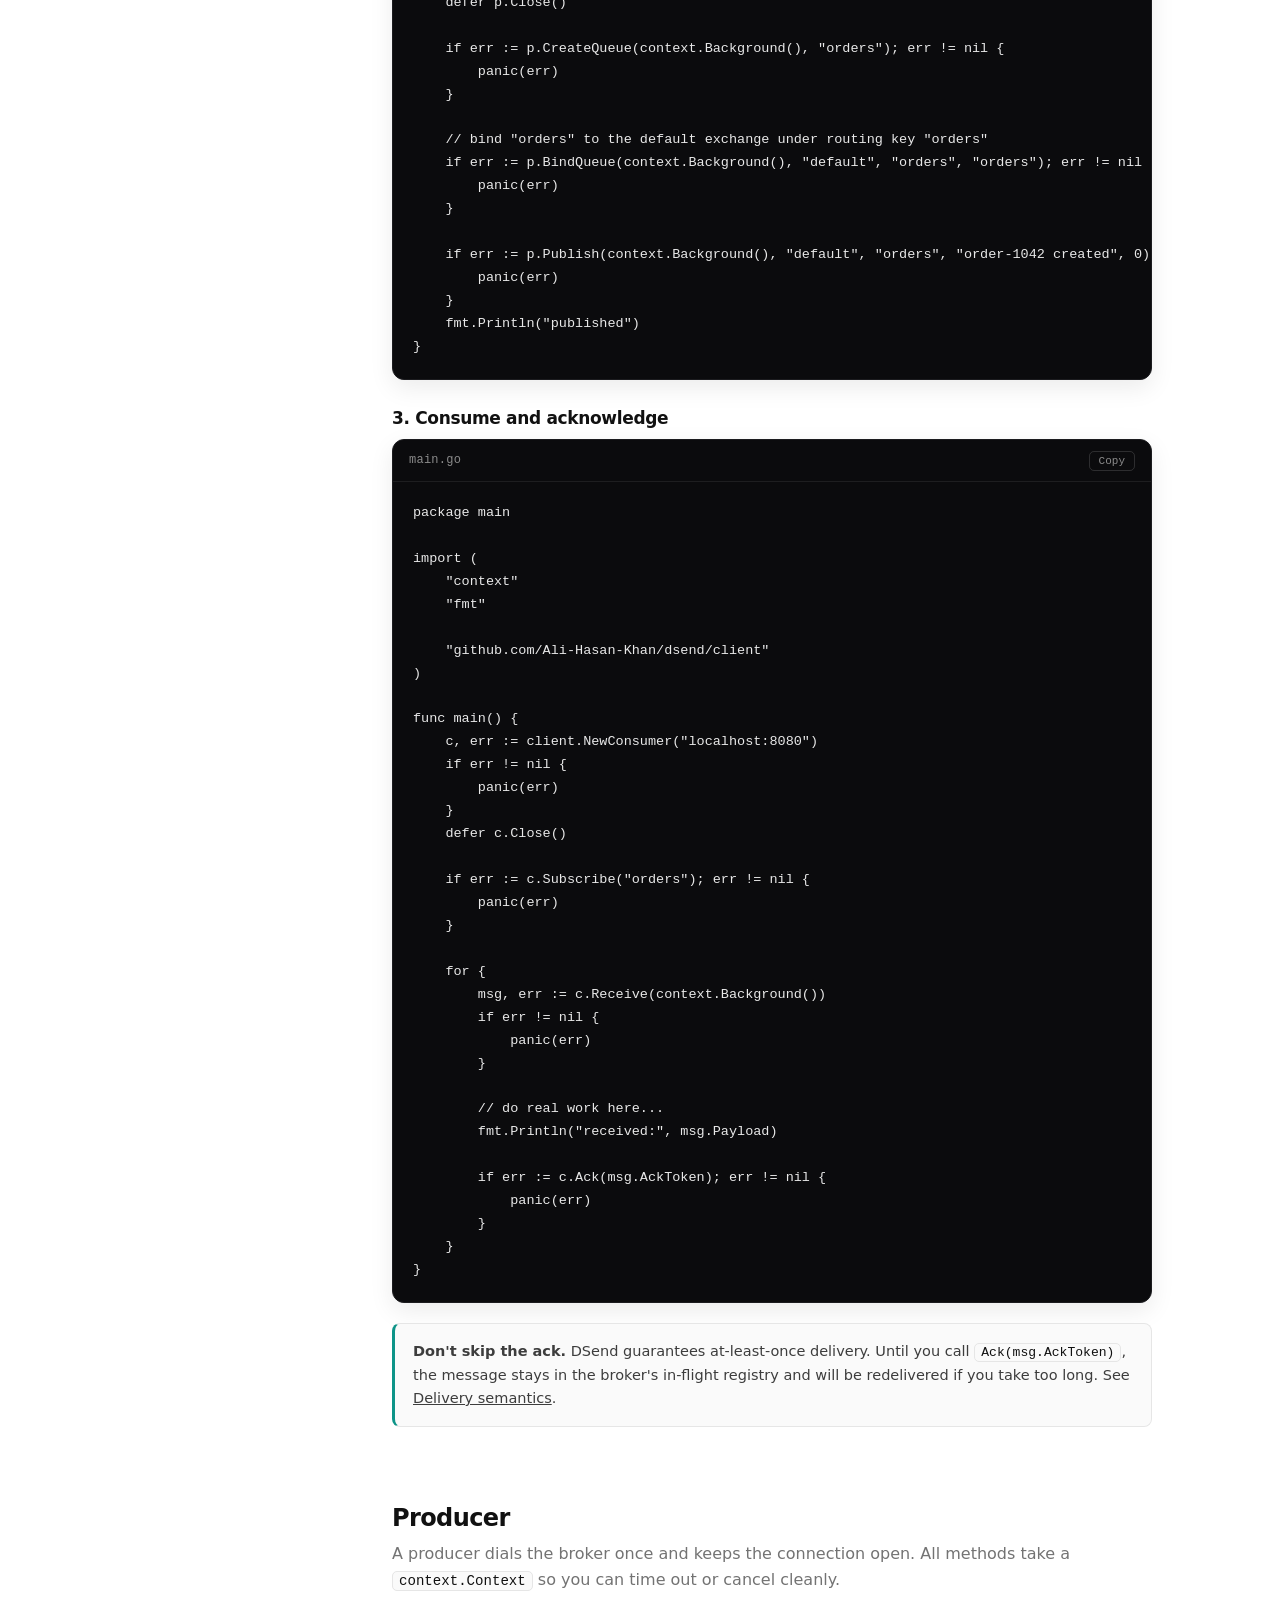
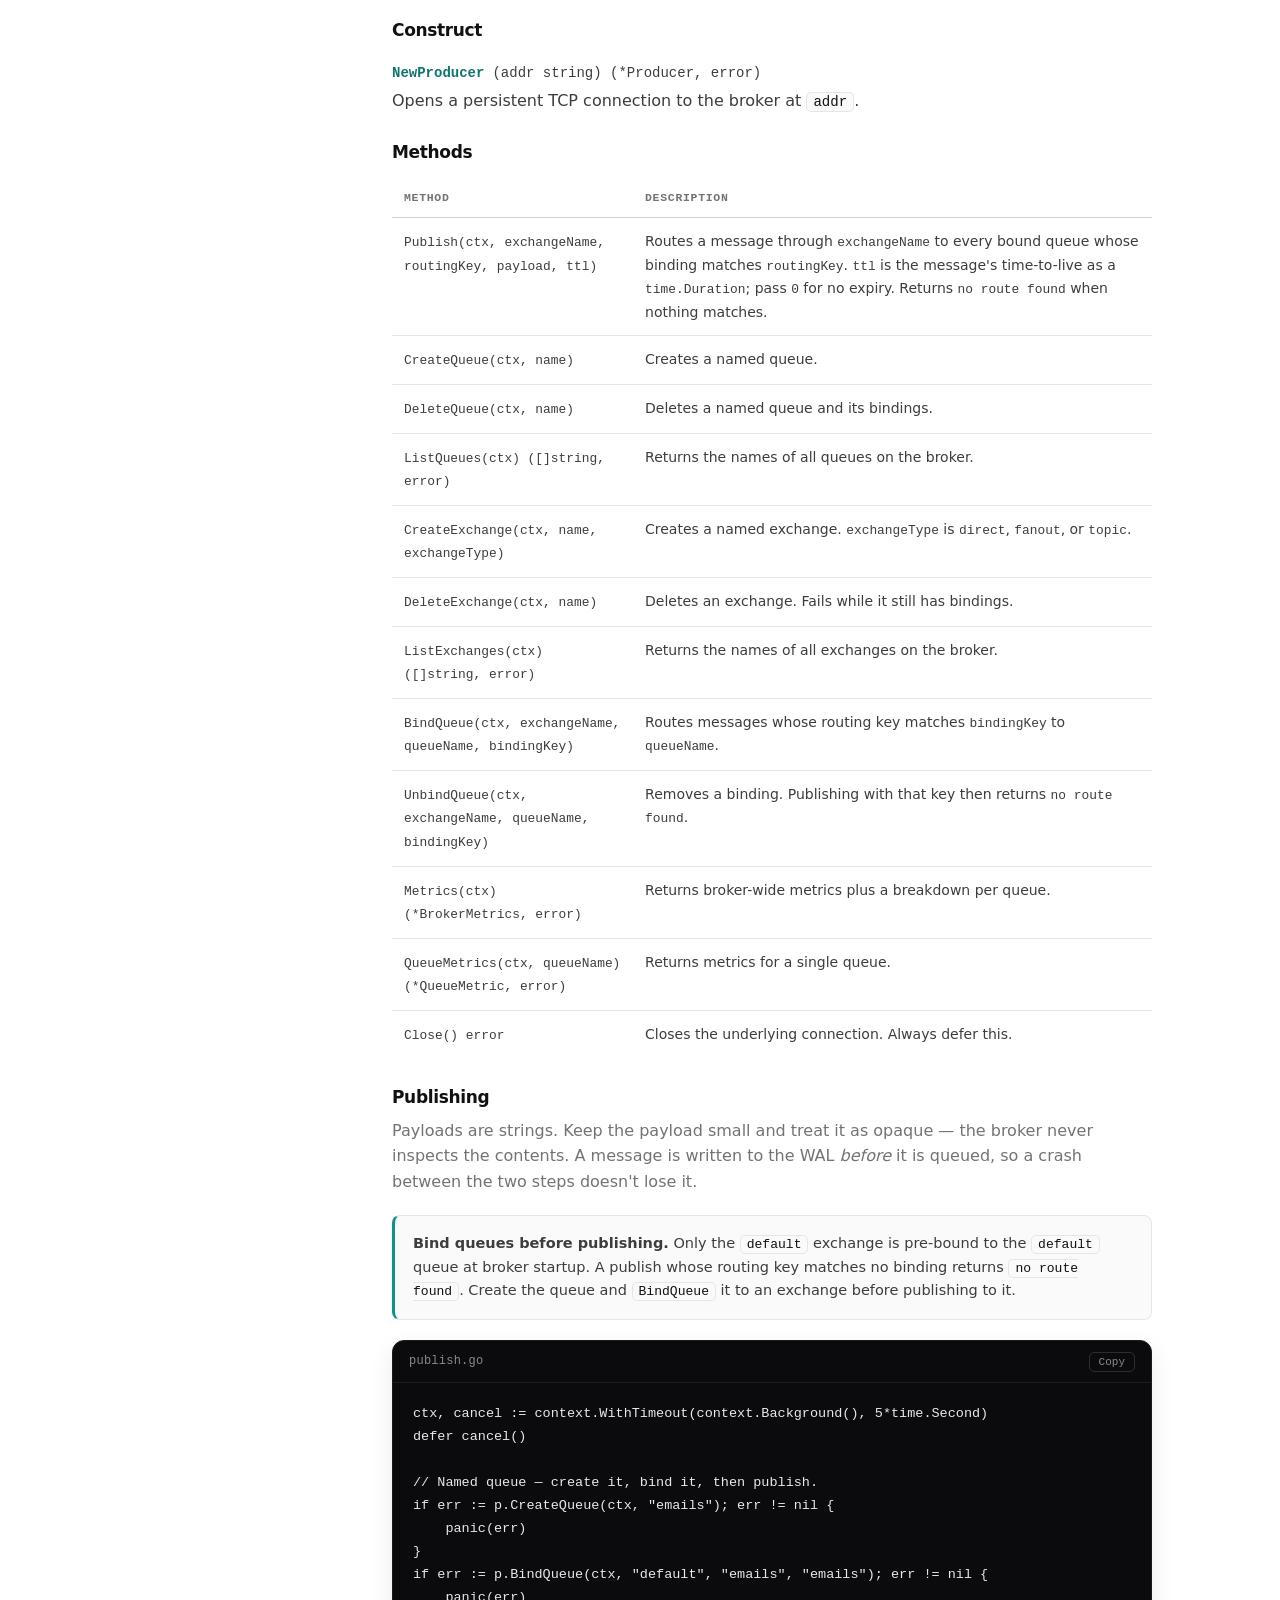
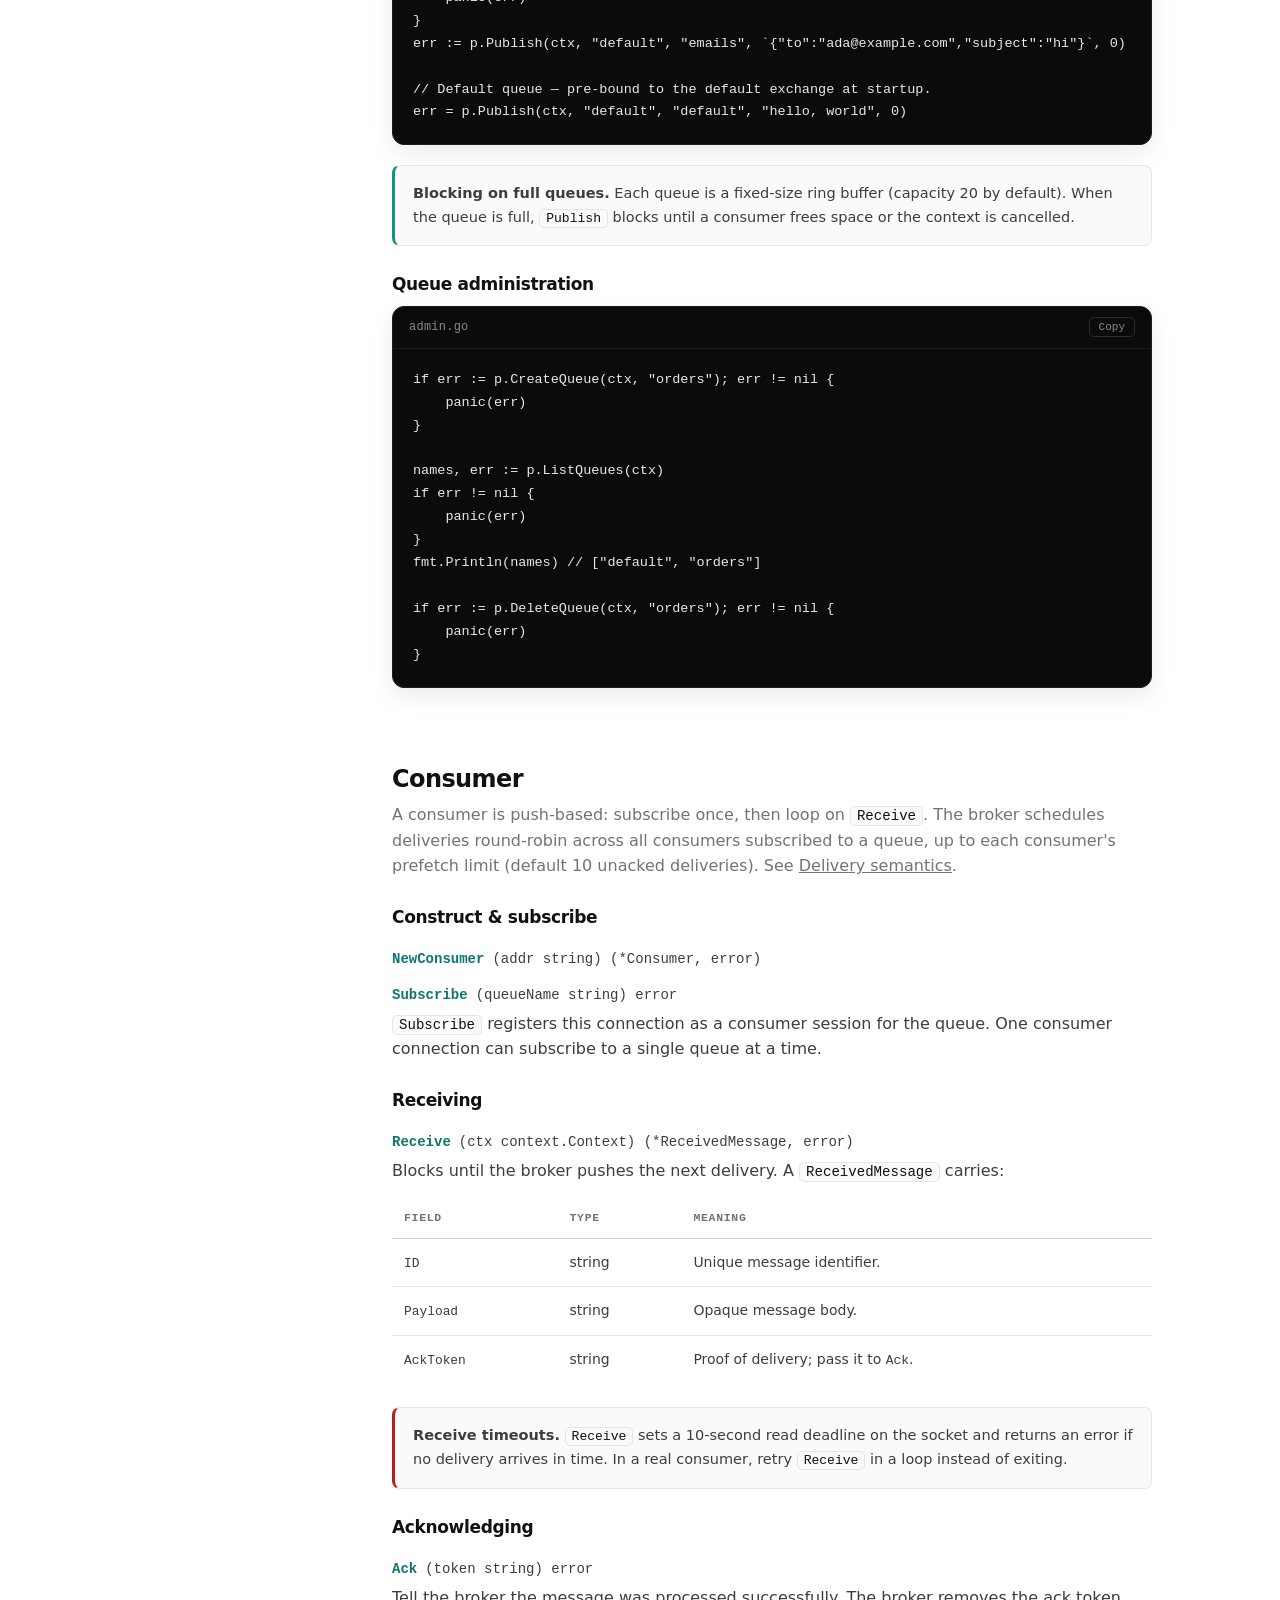
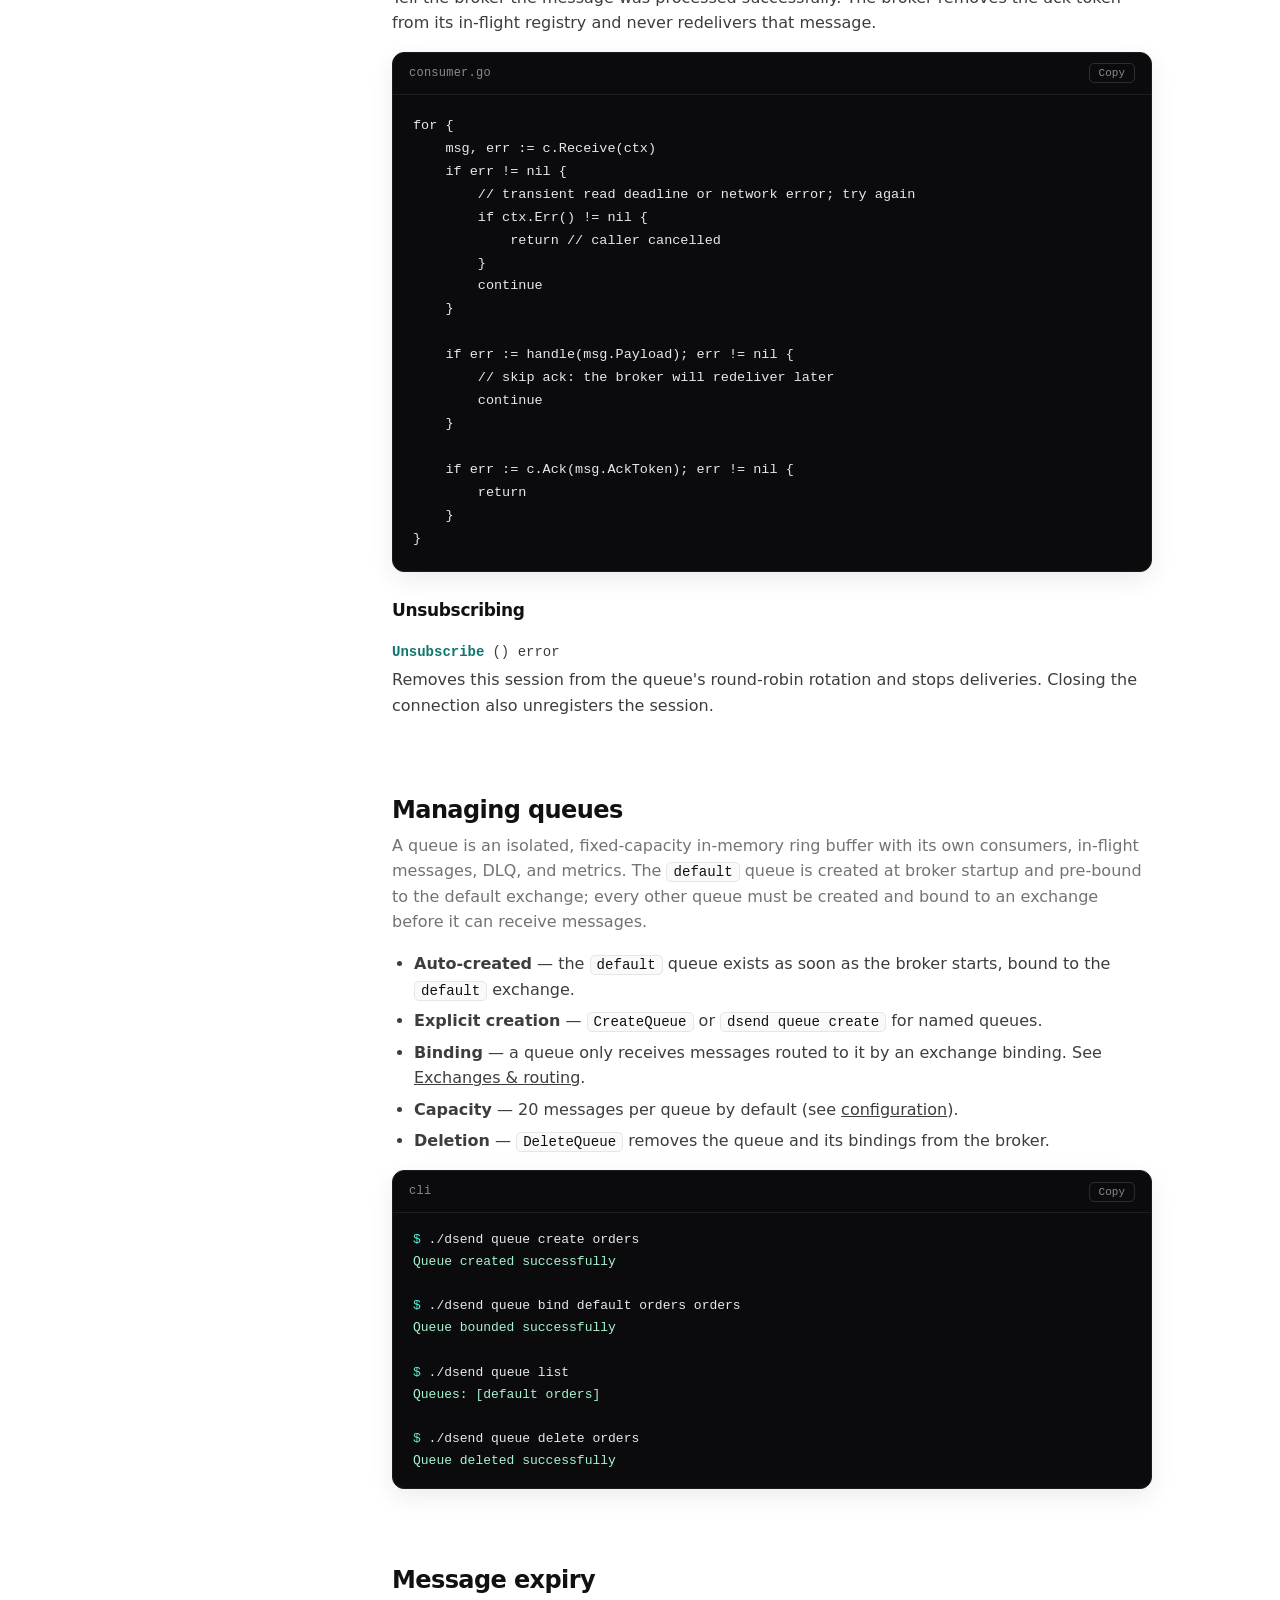
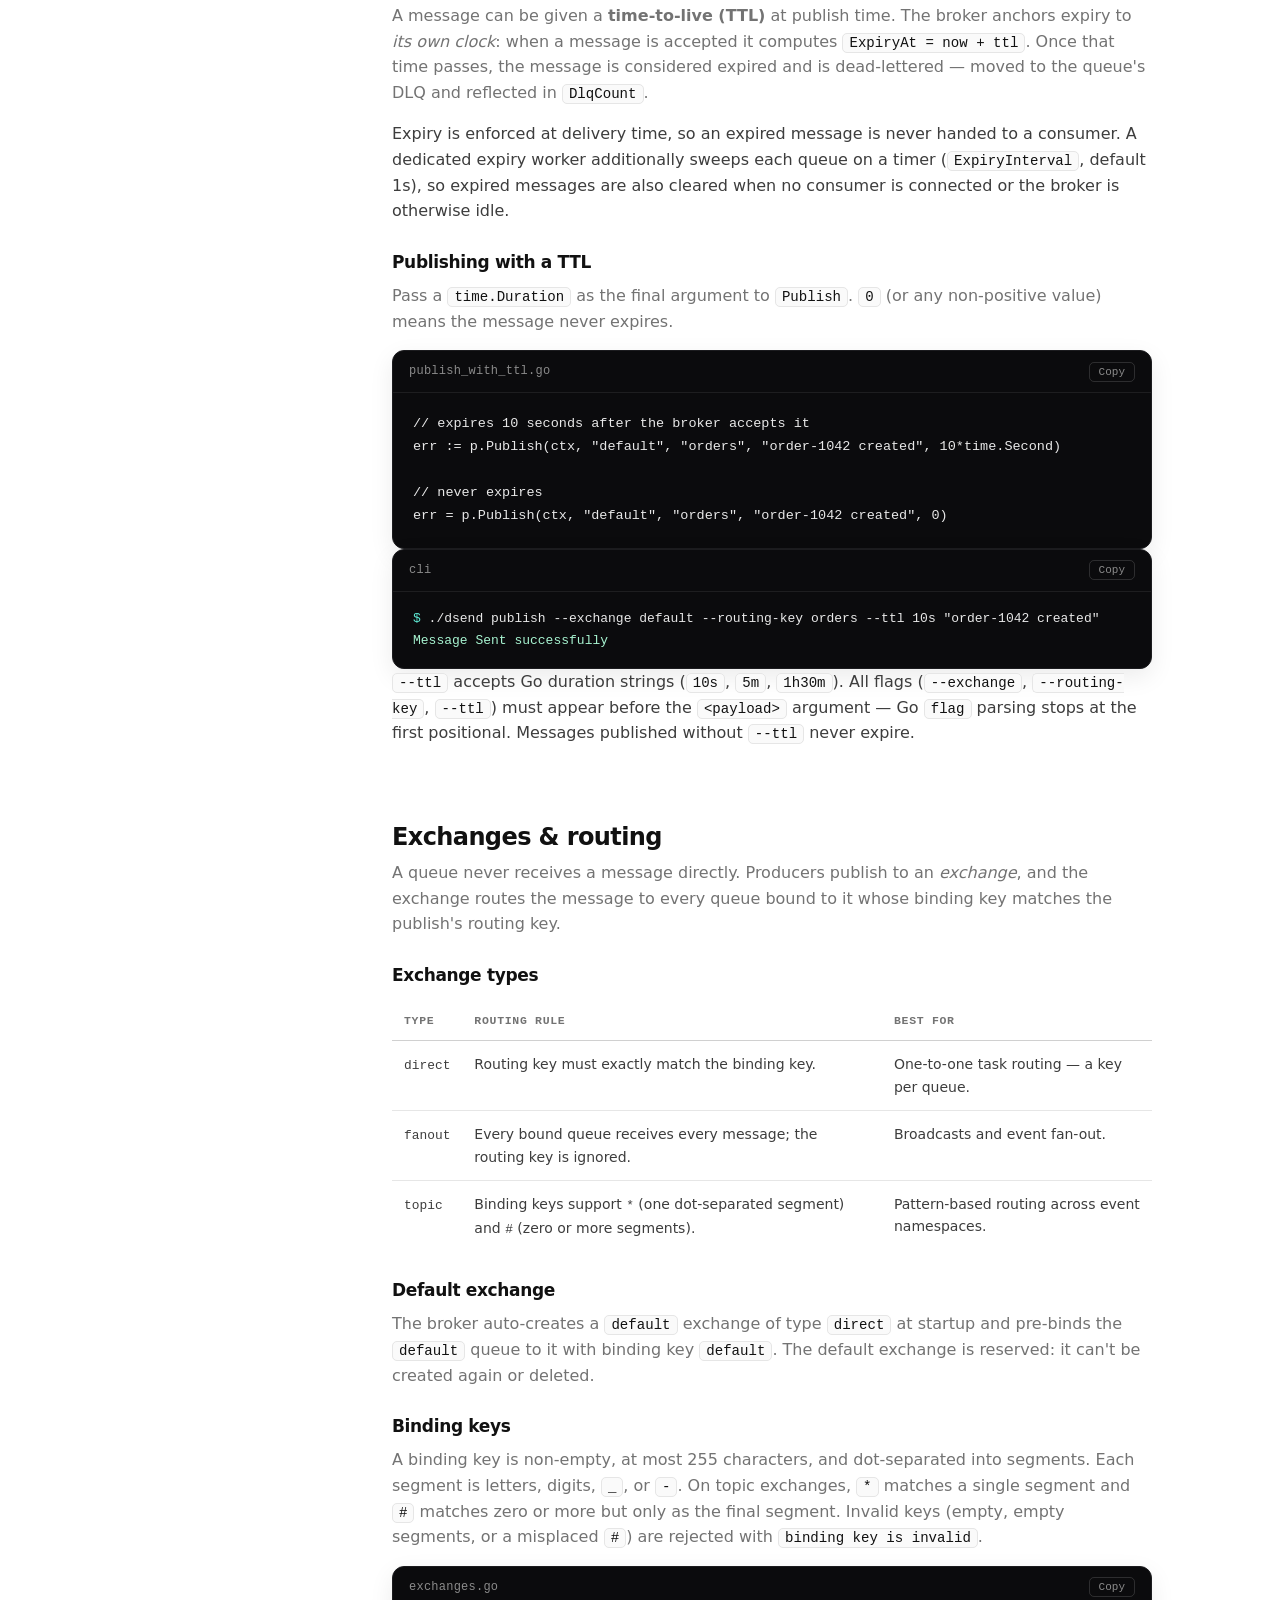
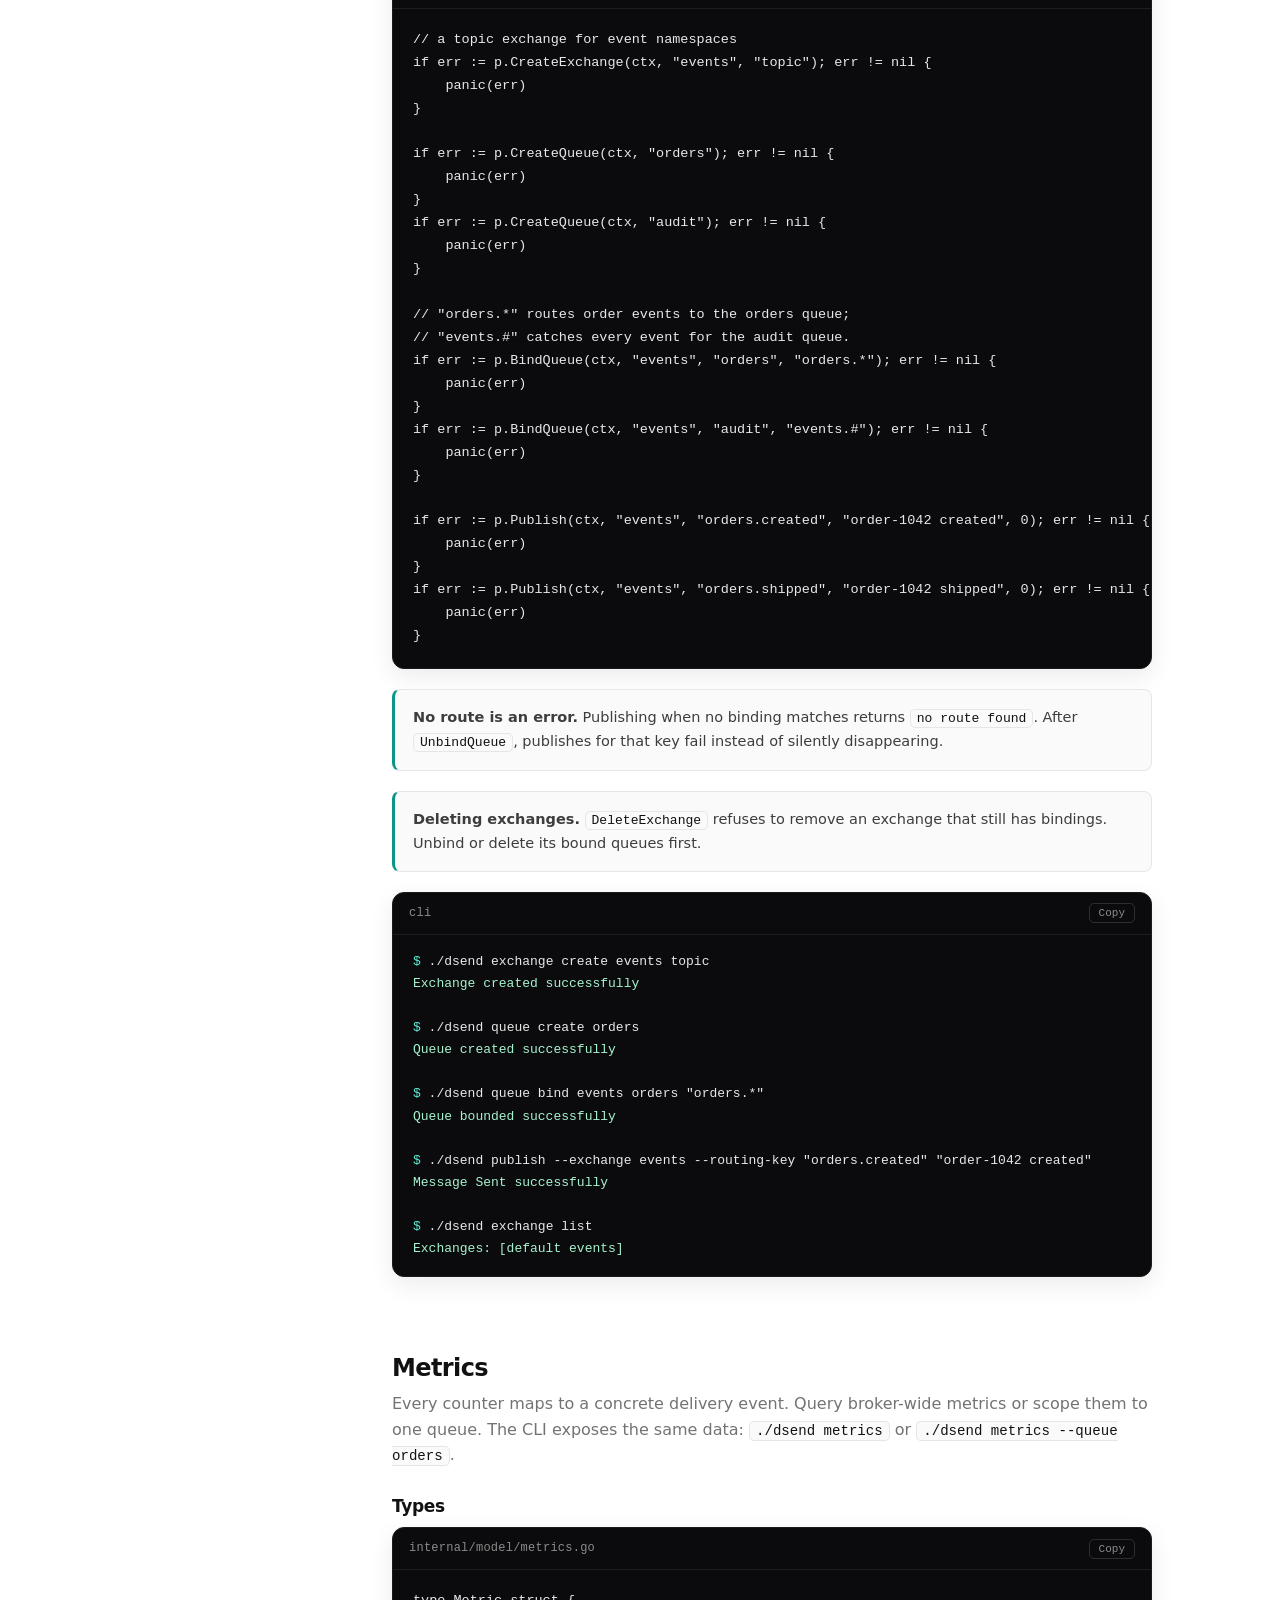
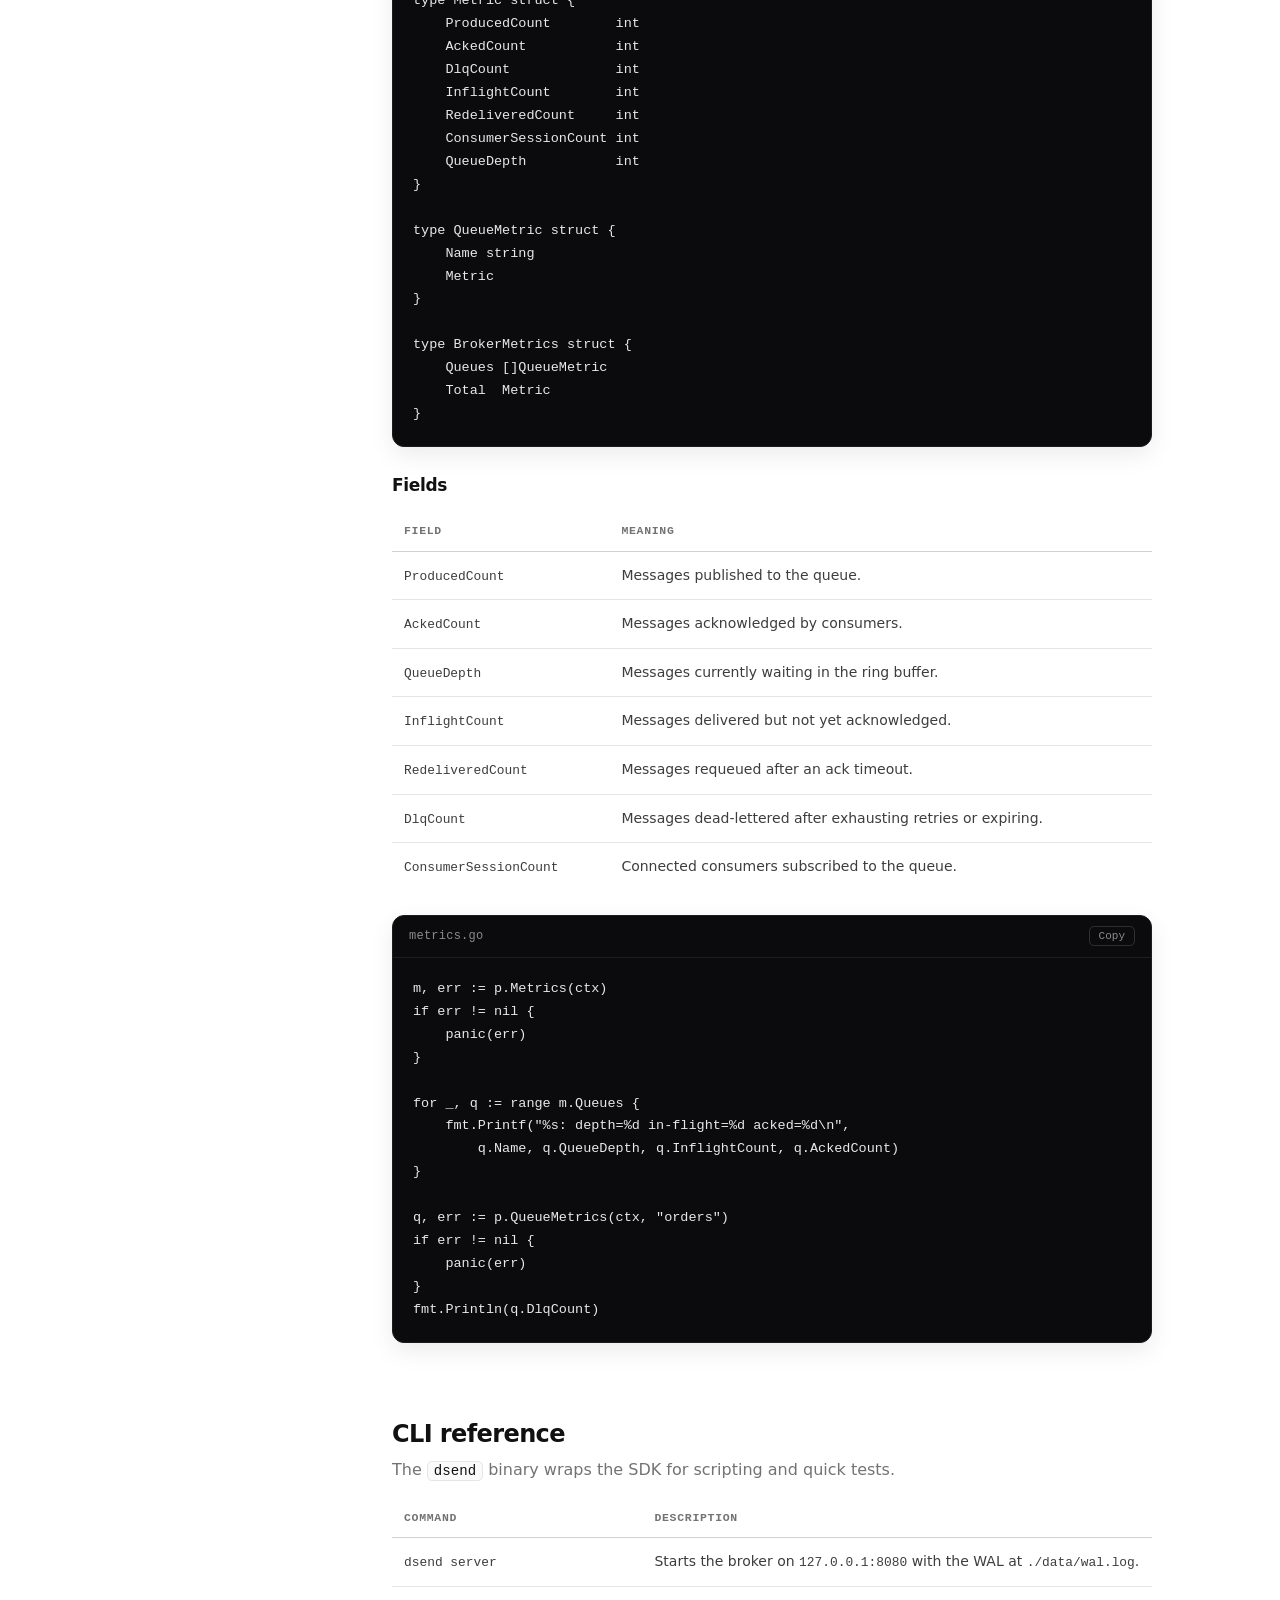
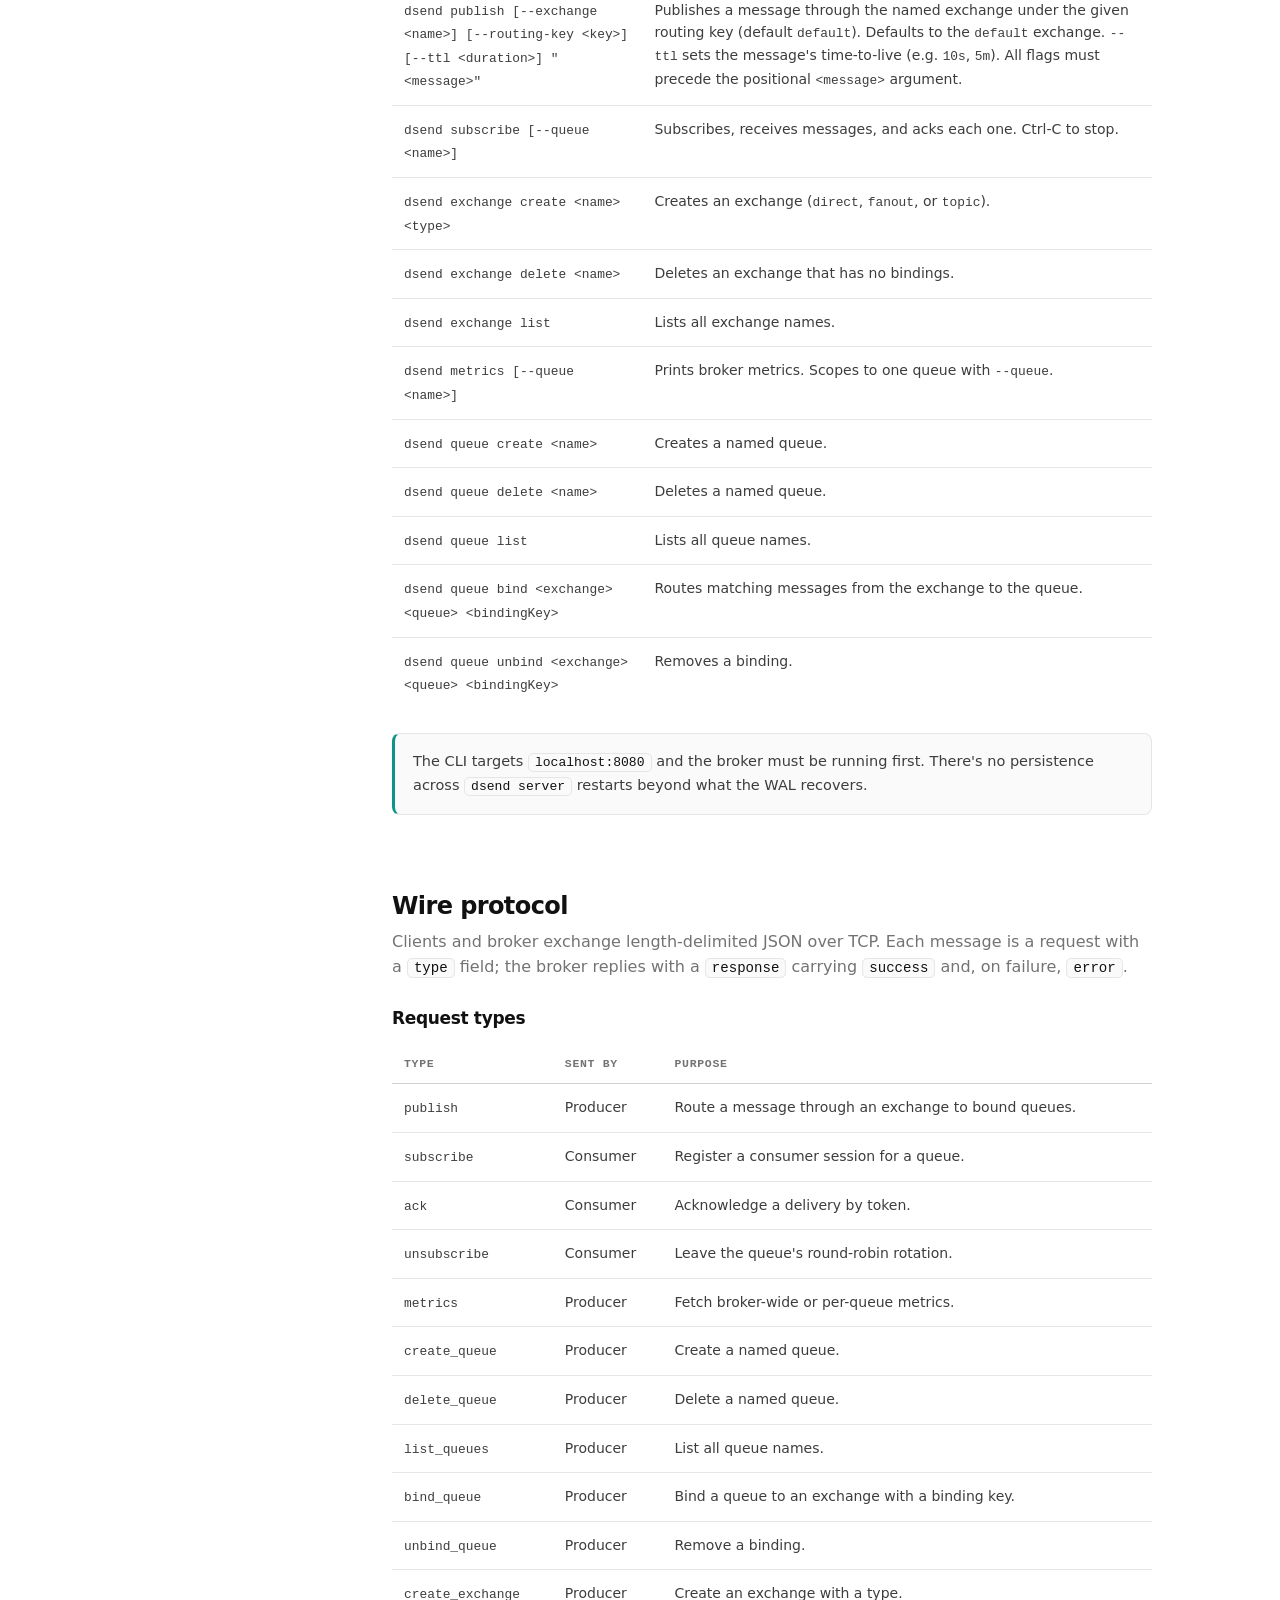
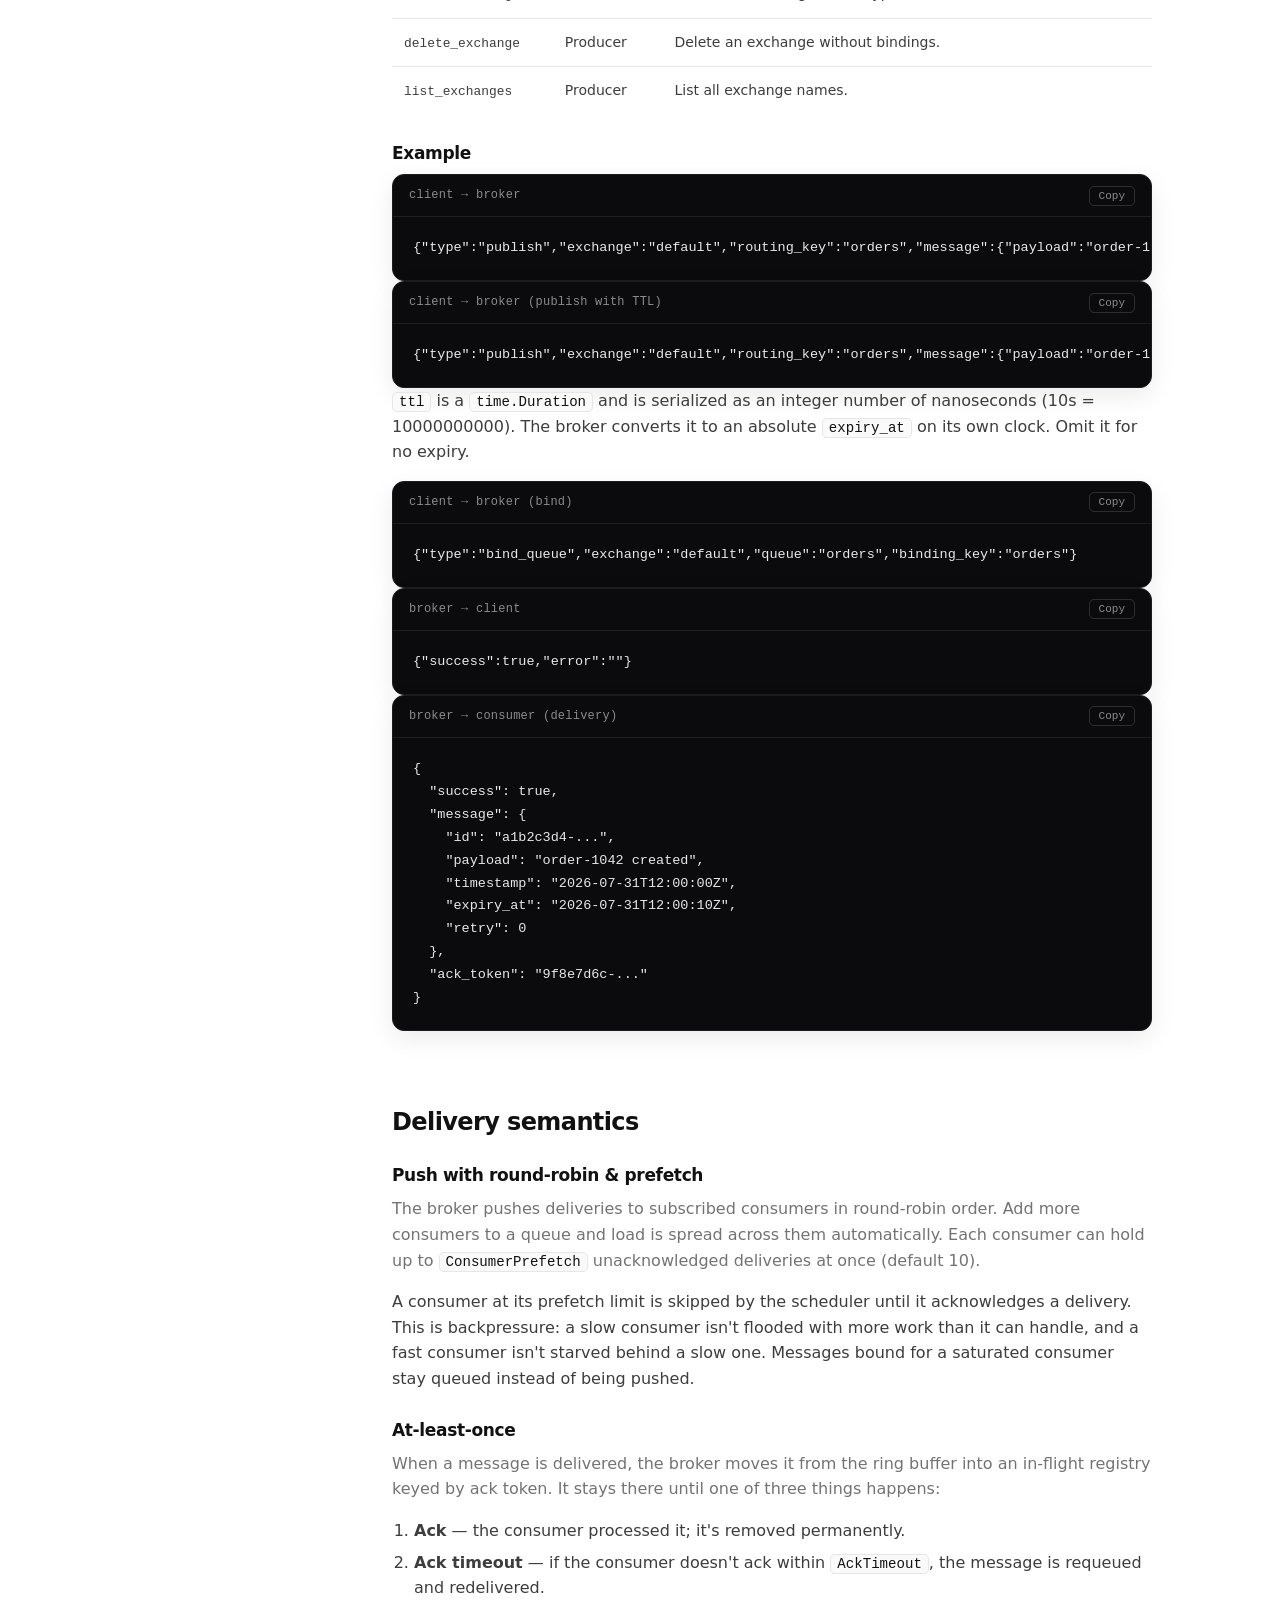
==== commit d5add25b: "add server/client address flags" ====
--- a/docs/sdk.html
+++ b/docs/sdk.html
@@ -493,14 +493,17 @@
           <span class="code-block-name">cli</span>
           <button class="code-copy" data-copy>Copy</button>
         </div>
-<pre><code><span class="prompt">$</span> ./dsend publish --exchange default --ttl 10s orders "order-1042 created"
+<pre><code><span class="prompt">$</span> ./dsend publish --exchange default --routing-key orders --ttl 10s "order-1042 created"
 <span class="tok-str">Message Sent successfully</span></code></pre>
       </div>
       <p>
         <code class="inline-code">--ttl</code> accepts Go duration strings (<code class="inline-code">10s</code>,
-        <code class="inline-code">5m</code>, <code class="inline-code">1h30m</code>) and must appear before the
-        <code class="inline-code">&lt;routingKey&gt;</code> and <code class="inline-code">&lt;payload&gt;</code>
-        arguments. Messages published without <code class="inline-code">--ttl</code> never expire.
+        <code class="inline-code">5m</code>, <code class="inline-code">1h30m</code>). All flags
+        (<code class="inline-code">--exchange</code>, <code class="inline-code">--routing-key</code>,
+        <code class="inline-code">--ttl</code>) must appear before the
+        <code class="inline-code">&lt;payload&gt;</code> argument — Go
+        <code class="inline-code">flag</code> parsing stops at the first positional.
+        Messages published without <code class="inline-code">--ttl</code> never expire.
       </p>
     </section>
 
@@ -617,7 +620,7 @@
 <span class="prompt">$</span> ./dsend queue bind events orders "orders.*"
 <span class="tok-str">Queue bounded successfully</span>
 
-<span class="prompt">$</span> ./dsend publish --exchange events "orders.created" "order-1042 created"
+<span class="prompt">$</span> ./dsend publish --exchange events --routing-key "orders.created" "order-1042 created"
 <span class="tok-str">Message Sent successfully</span>
 
 <span class="prompt">$</span> ./dsend exchange list
@@ -715,8 +718,8 @@
             <td>Starts the broker on <code>127.0.0.1:8080</code> with the WAL at <code>./data/wal.log</code>.</td>
           </tr>
           <tr>
-            <td><code>dsend publish [--exchange &lt;name&gt;] [--ttl &lt;duration&gt;] &lt;routingKey&gt; "&lt;message&gt;"</code></td>
-            <td>Publishes a message through the named exchange under the given routing key. Defaults to the <code>default</code> exchange. <code>--ttl</code> sets the message's time-to-live (e.g. <code>10s</code>, <code>5m</code>) and must precede the positional arguments.</td>
+            <td><code>dsend publish [--exchange &lt;name&gt;] [--routing-key &lt;key&gt;] [--ttl &lt;duration&gt;] "&lt;message&gt;"</code></td>
+            <td>Publishes a message through the named exchange under the given routing key (default <code>default</code>). Defaults to the <code>default</code> exchange. <code>--ttl</code> sets the message's time-to-live (e.g. <code>10s</code>, <code>5m</code>). All flags must precede the positional <code>&lt;message&gt;</code> argument.</td>
           </tr>
           <tr>
             <td><code>dsend subscribe [--queue &lt;name&gt;]</code></td>
